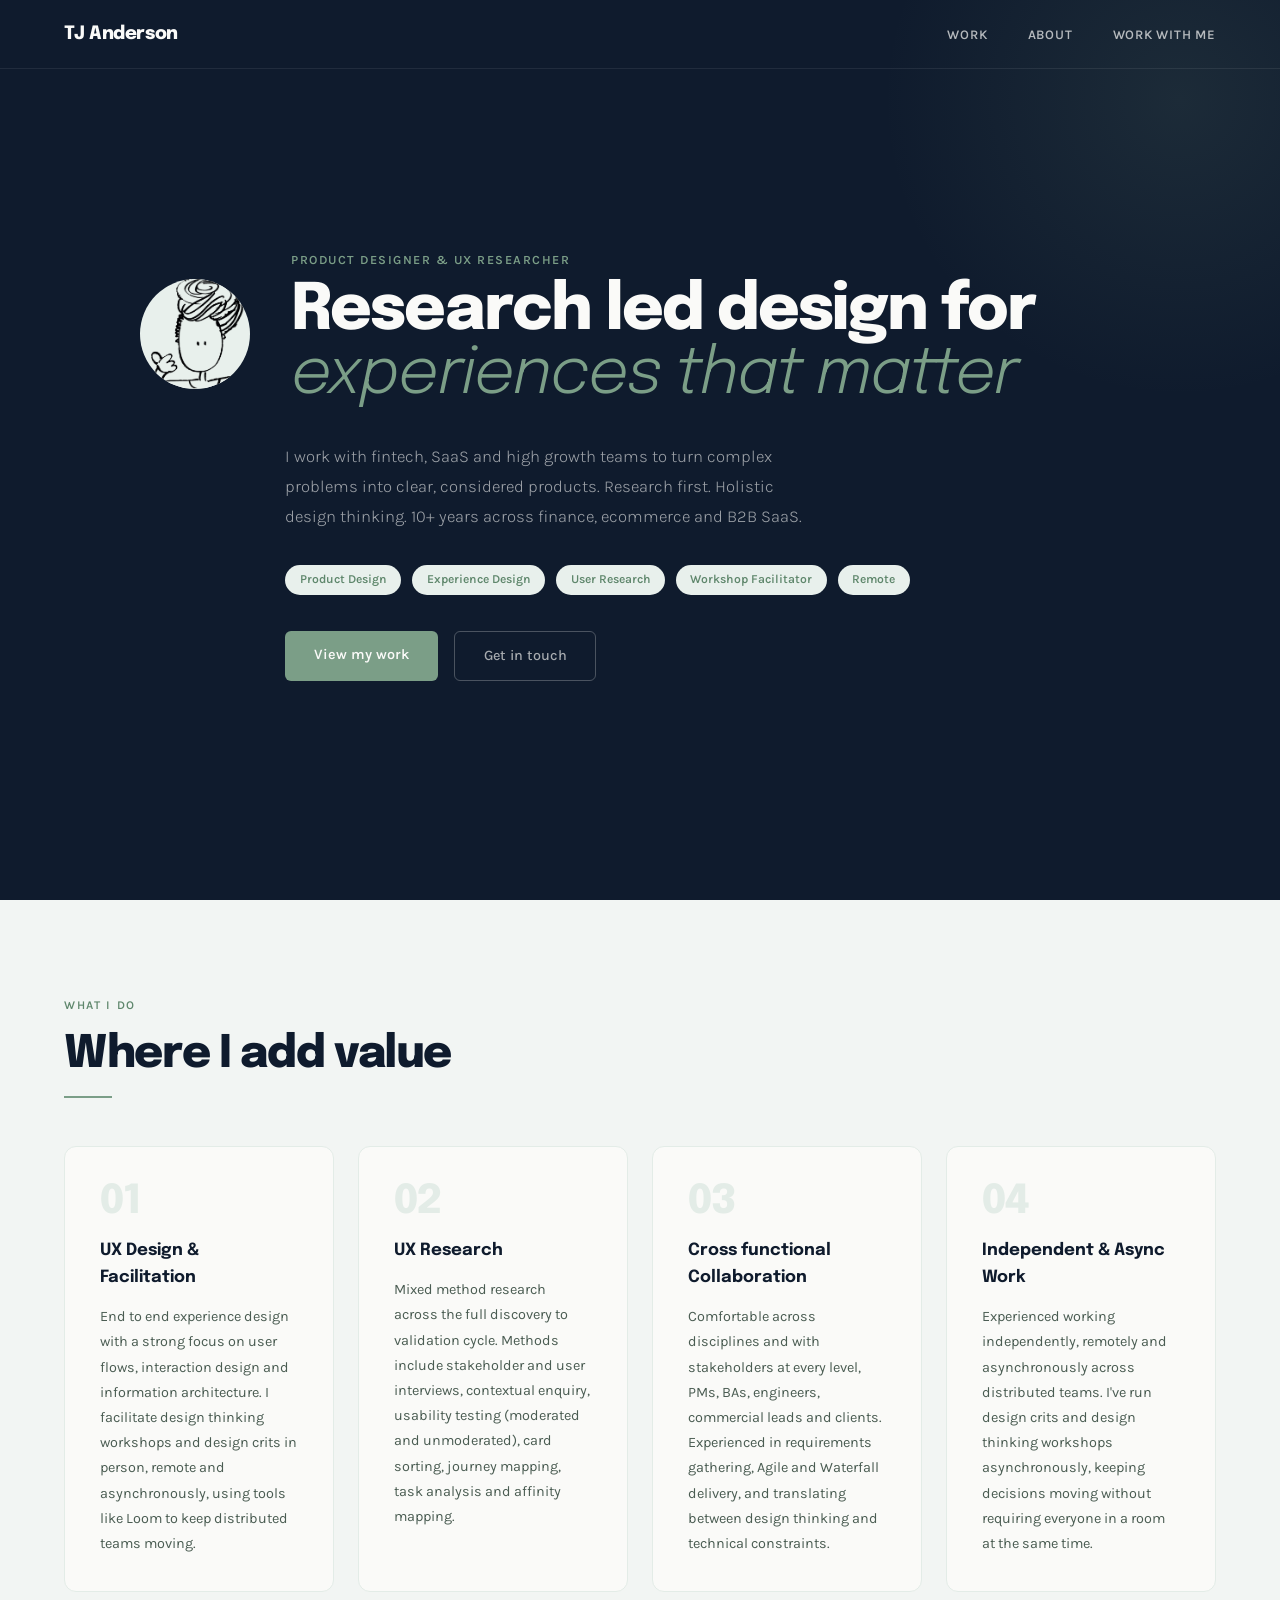
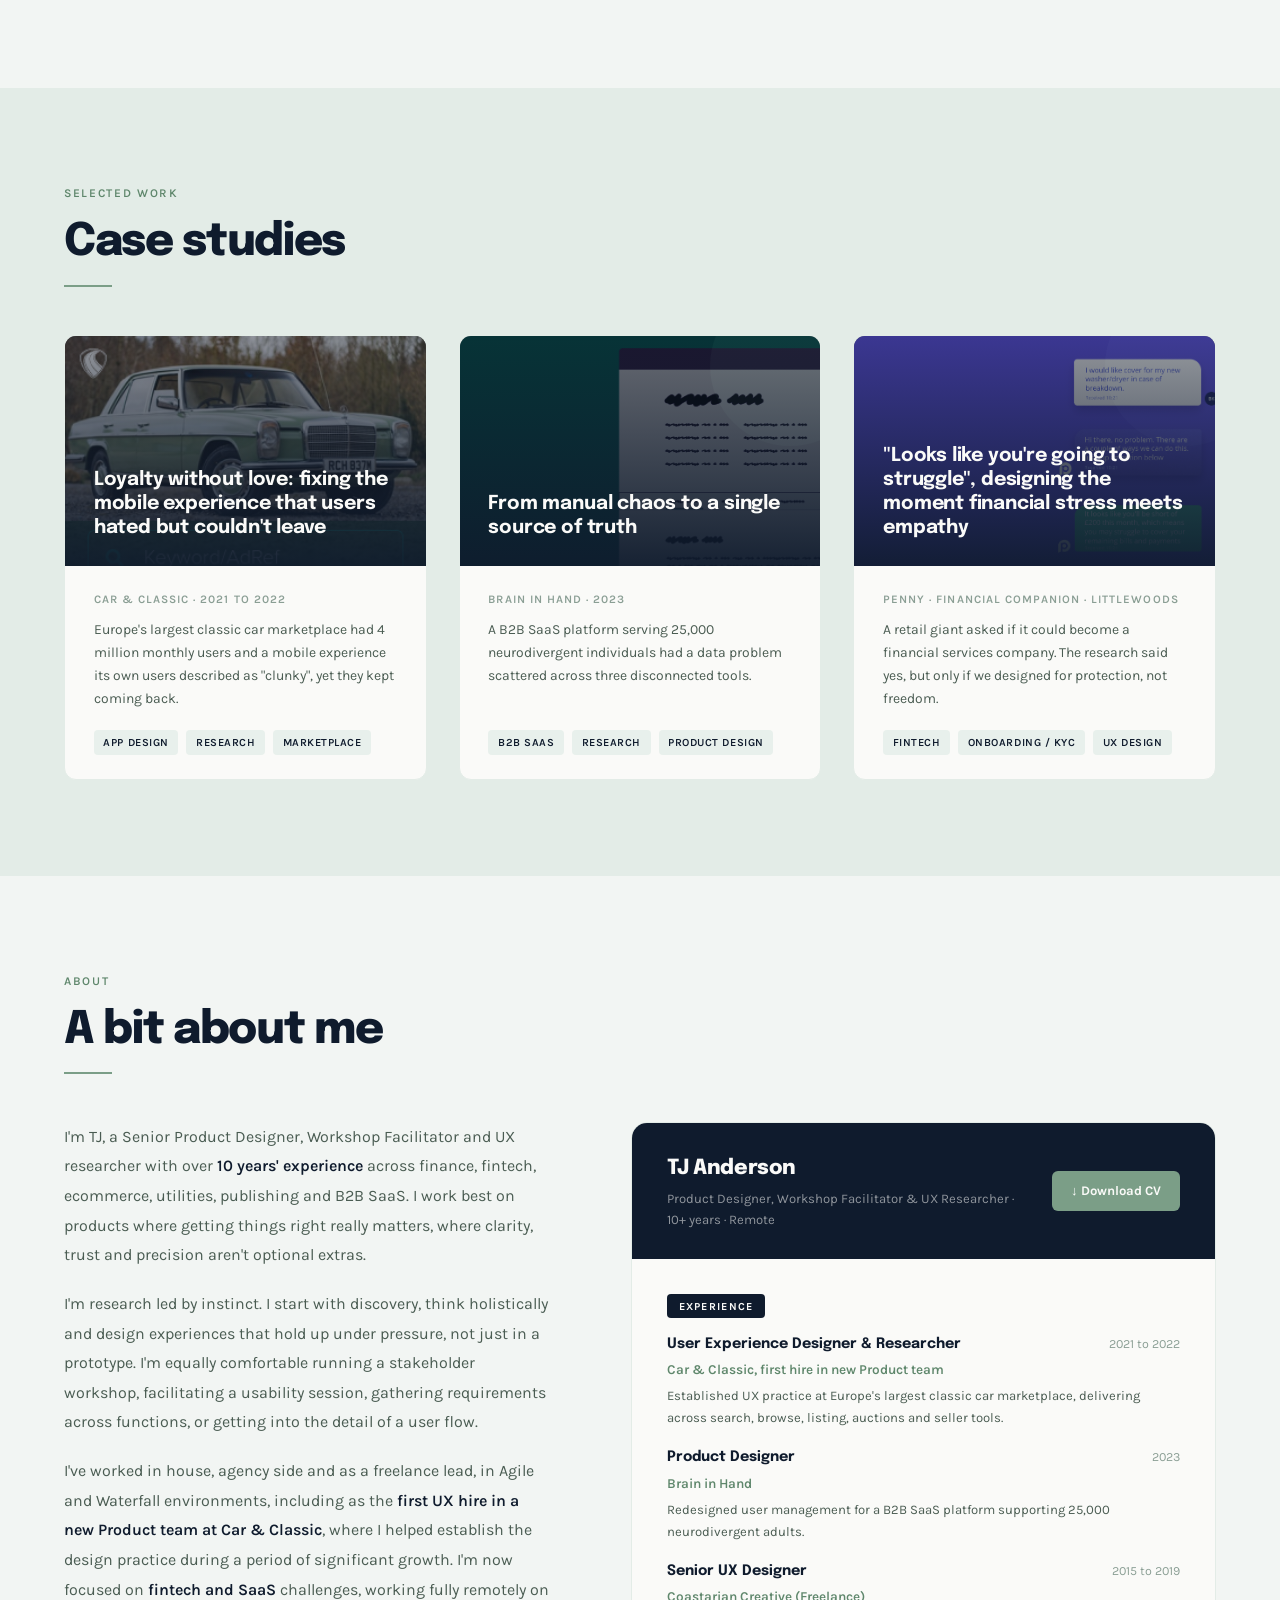
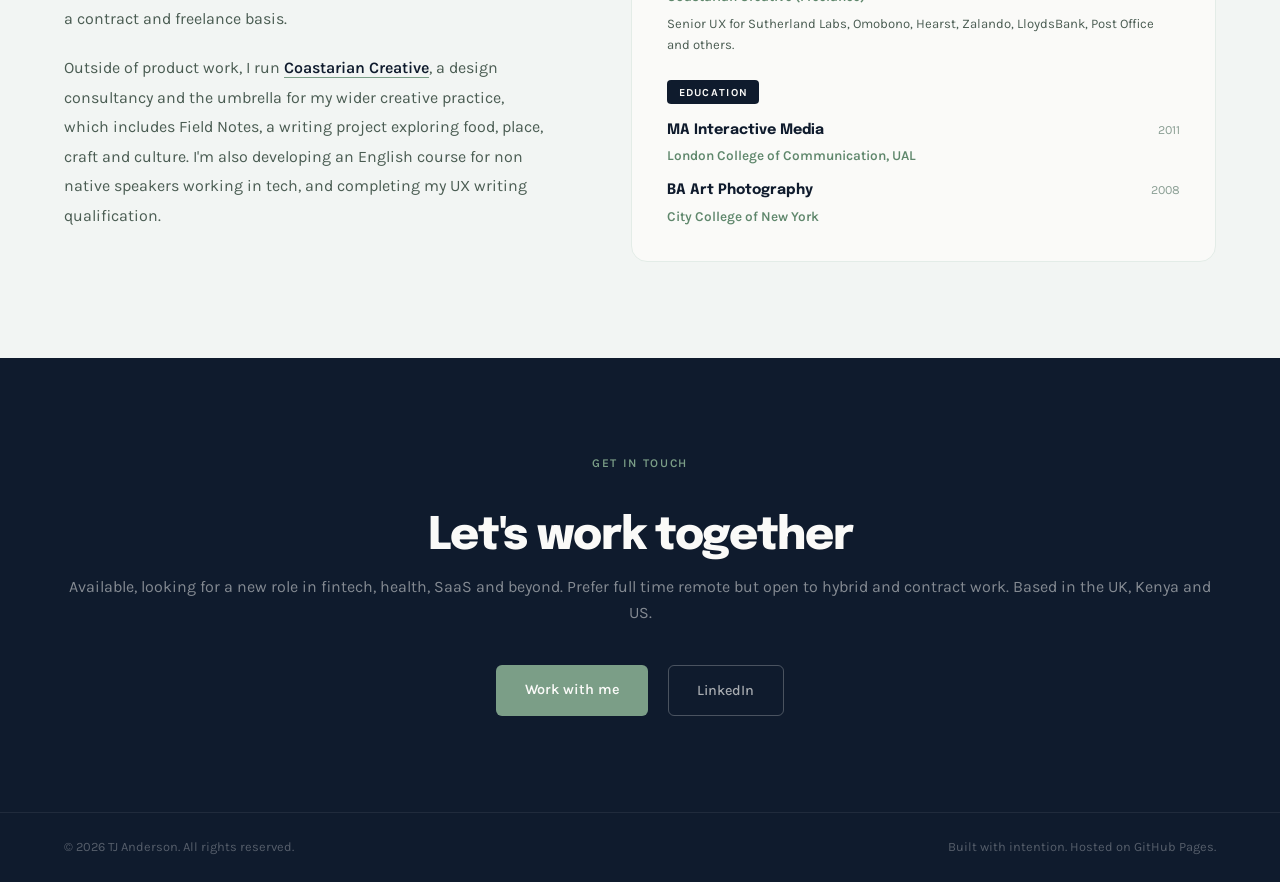
==== index.html @ a659af47 "Text updates" ====
<!DOCTYPE html>
<html lang="en">
<head>
  <meta charset="UTF-8">
  <meta name="viewport" content="width=device-width, initial-scale=1.0">
  <title>TJ Anderson, Product Designer, Workshop Facilitator & UX Researcher</title>
  <link rel="icon" href="favicon.ico" sizes="any">
  <link rel="icon" type="image/png" href="favicon.png">
  <link rel="apple-touch-icon" href="apple-touch-icon.png">
  <link rel="preconnect" href="https://fonts.googleapis.com">
  <link href="https://fonts.googleapis.com/css2?family=Epilogue:ital,wght@0,300;0,400;0,600;0,800;1,300;1,400&family=Karla:wght@300;400;600&display=swap" rel="stylesheet">
  <link rel="stylesheet" href="styles.css?v=20260529">
</head>
<body>

  <nav class="home-nav" id="home-nav">
    <a href="#" class="nav-logo">TJ Anderson</a>
    <ul class="nav-links">
      <li><a href="#work">Work</a></li>
      <li><a href="#about">About</a></li>
      <li><a href="#contact">Work with me</a></li>
    </ul>
  </nav>

  <div class="home-hero">
    <div class="home-hero-inner">
      <div class="hero-main fade-in">
        <div class="hero-avatar-wrap"><img class="hero-avatar" src="[data-uri]" alt="TJ Anderson"></div>
        <p class="hero-eyebrow">Product Designer &amp; UX Researcher</p>
        <h1 class="hero-name">Research led design for <em>experiences that matter</em></h1>
      </div>
      <div class="hero-below">
        <p class="hero-tagline fade-in">I work with fintech, SaaS and high growth teams to turn complex problems into clear, considered products. Research first. Holistic design thinking. 10+ years across finance, ecommerce and B2B SaaS.</p>
        <div class="hero-meta fade-in">
          <span class="pill-light">Product Design</span>
          <span class="pill-light">Experience Design</span>
          <span class="pill-light">User Research</span>
          <span class="pill-light">Workshop Facilitator</span>
          <span class="pill-light">Remote</span>
        </div>
        <div class="hero-cta fade-in">
          <a href="#work" class="btn-primary">View my work</a>
          <a href="#contact" class="btn-ghost">Get in touch</a>
        </div>
      </div>
    </div>
  </div>

  <section class="home-section" id="services">
    <p class="home-section-label fade-in">What I do</p>
    <h2 class="home-section-title fade-in">Where I add value</h2>
    <div class="home-section-divider fade-in"></div>
    <div class="services-grid">
      <div class="service-card fade-in">
        <div class="service-number">01</div>
        <h3 class="service-title">UX Design &amp; Facilitation</h3>
        <p class="service-desc">End to end experience design with a strong focus on user flows, interaction design and information architecture. I facilitate design thinking workshops and design crits in person, remote and asynchronously, using tools like Loom to keep distributed teams moving.</p>
      </div>
      <div class="service-card fade-in">
        <div class="service-number">02</div>
        <h3 class="service-title">UX Research</h3>
        <p class="service-desc">Mixed method research across the full discovery to validation cycle. Methods include stakeholder and user interviews, contextual enquiry, usability testing (moderated and unmoderated), card sorting, journey mapping, task analysis and affinity mapping.</p>
      </div>
      <div class="service-card fade-in">
        <div class="service-number">03</div>
        <h3 class="service-title">Cross functional Collaboration</h3>
        <p class="service-desc">Comfortable across disciplines and with stakeholders at every level, PMs, BAs, engineers, commercial leads and clients. Experienced in requirements gathering, Agile and Waterfall delivery, and translating between design thinking and technical constraints.</p>
      </div>
      <div class="service-card fade-in">
        <div class="service-number">04</div>
        <h3 class="service-title">Independent &amp; Async Work</h3>
        <p class="service-desc">Experienced working independently, remotely and asynchronously across distributed teams. I've run design crits and design thinking workshops asynchronously, keeping decisions moving without requiring everyone in a room at the same time.</p>
      </div>
    </div>
  </section>

  <div class="work-section" id="work">
    <div class="work-inner">
      <p class="home-section-label fade-in">Selected work</p>
      <h2 class="home-section-title fade-in">Case studies</h2>
      <div class="home-section-divider fade-in"></div>
      <div class="work-grid">
        <a href="car-and-classic.html" class="work-card fade-in">
          <div class="work-card-header has-image bih-card-image">
            <img src="images/C&amp;C/Home.png" alt="Car &amp; Classic mobile app home screen">
            <h3 class="work-card-title">Loyalty without love: fixing the mobile experience that users hated but couldn't leave</h3>
          </div>
          <div class="work-card-body">
            <p class="work-card-company">Car &amp; Classic · 2021 to 2022</p>
            <p class="work-card-desc">Europe's largest classic car marketplace had 4 million monthly users and a mobile experience its own users described as "clunky", yet they kept coming back.</p>
            <div class="work-card-tags"><span class="tag">App Design</span><span class="tag">Research</span><span class="tag">Marketplace</span></div>
          </div>
        </a>
        <a href="brain-in-hand.html" class="work-card fade-in">
          <div class="work-card-header has-image">
            <img src="images/BiH/BiH%20Hero%20b.png" alt="Brain in Hand browser interface">
            <h3 class="work-card-title">From manual chaos to a single source of truth</h3>
          </div>
          <div class="work-card-body">
            <p class="work-card-company">Brain in Hand · 2023</p>
            <p class="work-card-desc">A B2B SaaS platform serving 25,000 neurodivergent individuals had a data problem scattered across three disconnected tools.</p>
            <div class="work-card-tags"><span class="tag">B2B SaaS</span><span class="tag">Research</span><span class="tag">Product Design</span></div>
          </div>
        </a>
        <a href="penny.html" class="work-card fade-in">
          <div class="work-card-header has-image penny-card-image">
            <img src="images/Penny/Penny%20Hero%20d.png" alt="Penny financial companion message interface">
            <h3 class="work-card-title">"Looks like you're going to struggle", designing the moment financial stress meets empathy</h3>
          </div>
          <div class="work-card-body">
            <p class="work-card-company">Penny · Financial Companion · Littlewoods</p>
            <p class="work-card-desc">A retail giant asked if it could become a financial services company. The research said yes, but only if we designed for protection, not freedom.</p>
            <div class="work-card-tags"><span class="tag">Fintech</span><span class="tag">Onboarding / KYC</span><span class="tag">UX Design</span></div>
          </div>
        </a>
      </div>
    </div>
  </div>

  <section class="home-section" id="about">
    <p class="home-section-label fade-in">About</p>
    <h2 class="home-section-title fade-in">A bit about me</h2>
    <div class="home-section-divider fade-in"></div>
    <div class="about-grid">
      <div class="about-text fade-in">
        <p>I'm TJ, a Senior Product Designer, Workshop Facilitator and UX researcher with over <strong>10 years' experience</strong> across finance, fintech, ecommerce, utilities, publishing and B2B SaaS. I work best on products where getting things right really matters, where clarity, trust and precision aren't optional extras.</p>
        <p>I'm research led by instinct. I start with discovery, think holistically and design experiences that hold up under pressure, not just in a prototype. I'm equally comfortable running a stakeholder workshop, facilitating a usability session, gathering requirements across functions, or getting into the detail of a user flow.</p>
        <p>I've worked in house, agency side and as a freelance lead, in Agile and Waterfall environments, including as the <strong>first UX hire in a new Product team at Car &amp; Classic</strong>, where I helped establish the design practice during a period of significant growth. I'm now focused on <strong>fintech and SaaS</strong> challenges, working fully remotely on a contract and freelance basis.</p>
        <p>Outside of product work, I run <a href="mailto:coastariandesign@icloud.com" class="inline-mail-link"><strong>Coastarian Creative</strong></a>, a design consultancy and the umbrella for my wider creative practice, which includes Field Notes, a writing project exploring food, place, craft and culture. I'm also developing an English course for non native speakers working in tech, and completing my UX writing qualification.</p>
      </div>
      <div class="fade-in">
        <div class="cv-section">
          <div class="cv-header">
            <div>
              <h3>TJ Anderson</h3>
              <p>Product Designer, Workshop Facilitator &amp; UX Researcher · 10+ years · Remote</p>
            </div>
            <a href="CV/TJ_Anderson_CV_0626.pdf" download class="cv-download">↓ Download CV</a>
          </div>
          <div class="cv-body">
            <div class="cv-section-label">Experience</div>
            <div class="cv-row"><span class="cv-role">User Experience Designer &amp; Researcher</span><span class="cv-dates">2021 to 2022</span></div>
            <div class="cv-org">Car &amp; Classic, first hire in new Product team</div>
            <p class="cv-detail">Established UX practice at Europe's largest classic car marketplace, delivering across search, browse, listing, auctions and seller tools.</p>
            <div class="cv-row"><span class="cv-role">Product Designer</span><span class="cv-dates">2023</span></div>
            <div class="cv-org">Brain in Hand</div>
            <p class="cv-detail">Redesigned user management for a B2B SaaS platform supporting 25,000 neurodivergent adults.</p>
            <div class="cv-row"><span class="cv-role">Senior UX Designer</span><span class="cv-dates">2015 to 2019</span></div>
            <div class="cv-org">Coastarian Creative (Freelance)</div>
            <p class="cv-detail">Senior UX for Sutherland Labs, Omobono, Hearst, Zalando, LloydsBank, Post Office and others.</p>
            <div class="cv-section-label">Education</div>
            <div class="cv-row"><span class="cv-role">MA Interactive Media</span><span class="cv-dates">2011</span></div>
            <div class="cv-org" style="margin-bottom:0.8rem">London College of Communication, UAL</div>
            <div class="cv-row"><span class="cv-role">BA Art Photography</span><span class="cv-dates">2008</span></div>
            <div class="cv-org">City College of New York</div>
          </div>
        </div>
      </div>
    </div>
  </section>

  <div class="future-section">
    <p class="home-section-label">Coming soon</p>
    <h2 class="home-section-title">More on the way</h2>
    <div class="home-section-divider"></div>
    <div class="future-grid">
      <div class="future-card"><span class="future-badge">In progress</span><h3 class="future-title">Content Design</h3><p class="future-desc">UX writing, microcopy, voice and tone in complex product contexts.</p></div>
      <div class="future-card"><span class="future-badge">Coming soon</span><h3 class="future-title">Writing on Design</h3><p class="future-desc">Thoughts on research, working in fintech, and the things design school doesn't teach you.</p></div>
      <div class="future-card"><span class="future-badge">Coming soon</span><h3 class="future-title">English for Tech</h3><p class="future-desc">An English course for non native speakers working in tech.</p></div>
    </div>
  </div>

  <div class="contact-section" id="contact">
    <p class="home-section-label">Get in touch</p>
    <h2 class="home-section-title">Let's work together</h2>
    <p>Available, looking for a new role in fintech, health, SaaS and beyond. Prefer full time remote but open to hybrid and contract work. Based in the UK, Kenya and US.</p>
    <div class="contact-links">
      <a href="mailto:coastarian@icloud.com" class="btn-primary">Work with me</a>
      <a href="https://linkedin.com/in/teejanderson" target="_blank" rel="noopener" class="btn-ghost">LinkedIn</a>
    </div>
  </div>

  <footer class="site-footer">
    <p>© 2026 TJ Anderson. All rights reserved.</p>
    <p>Built with intention. Hosted on GitHub Pages.</p>
  </footer>

  <script>
    const nav = document.getElementById('home-nav');
    window.addEventListener('scroll', () => nav.classList.toggle('scrolled', window.scrollY > 80));
    const obs = new IntersectionObserver(entries => entries.forEach(e => { if (e.isIntersecting) e.target.classList.add('visible'); }), { threshold: 0.1 });
    document.querySelectorAll('.fade-in').forEach(el => obs.observe(el));
  </script>
</body>
</html>
---- styles.css ----
/* ============================================================
   TJ Anderson - Portfolio
   Shared stylesheet · Epilogue + Karla · Midnight & Sage
   ============================================================ */

/* ── RESET & BASE ── */
*, *::before, *::after { box-sizing: border-box; margin: 0; padding: 0; }

:root {
  --navy:       #0F1B2D;
  --navy-mid:   #1A2E47;
  --sage:       #7B9E87;
  --sage-mid:   #5F876C;
  --sage-light: #E8F0EC;
  --bg:         #F2F5F3;
  --bg-dark:    #E3ECE7;
  --surface:    #FAFAF8;
  --mid:        #4A5C52;
  --soft:       #8A9E94;
  --border:     #D4E0DA;
  --case-section-y: clamp(5.75rem, 7vw, 7rem);
  --case-block-gap: clamp(2.75rem, 4vw, 4rem);
  --case-tight-gap: clamp(1.5rem, 2.5vw, 2.25rem);
}

html { scroll-behavior: smooth; }

body {
  font-family: 'Karla', sans-serif;
  background: var(--bg);
  color: var(--navy);
  line-height: 1.6;
  overflow-x: hidden;
}

/* ── TYPOGRAPHY ── */
.epilogue { font-family: 'Epilogue', sans-serif; }

/* ── BUTTONS ── */
.btn-primary {
  background: var(--sage);
  color: var(--surface);
  padding: 0.8rem 1.8rem;
  border-radius: 6px;
  font-family: 'Karla', sans-serif;
  font-size: 0.9rem;
  font-weight: 600;
  text-decoration: none;
  transition: background 0.2s, transform 0.15s;
  display: inline-block;
}
.btn-primary:hover { background: var(--sage-mid); transform: translateY(-1px); }

.btn-primary-navy {
  background: var(--navy);
  color: var(--surface);
  padding: 0.8rem 1.8rem;
  border-radius: 6px;
  font-family: 'Karla', sans-serif;
  font-size: 0.9rem;
  font-weight: 600;
  text-decoration: none;
  transition: background 0.2s, transform 0.15s;
  display: inline-block;
}
.btn-primary-navy:hover { background: var(--navy-mid); transform: translateY(-1px); }

.btn-ghost {
  border: 1.5px solid rgba(250,250,248,0.25);
  color: rgba(250,250,248,0.65);
  padding: 0.8rem 1.8rem;
  border-radius: 6px;
  font-family: 'Karla', sans-serif;
  font-size: 0.9rem;
  font-weight: 500;
  text-decoration: none;
  transition: border-color 0.2s, color 0.2s, transform 0.15s;
  display: inline-block;
}
.btn-ghost:hover { border-color: var(--sage); color: var(--sage); transform: translateY(-1px); }

.btn-ghost-light {
  border: 1.5px solid var(--soft);
  color: var(--mid);
  padding: 0.8rem 1.8rem;
  border-radius: 6px;
  font-family: 'Karla', sans-serif;
  font-size: 0.9rem;
  font-weight: 500;
  text-decoration: none;
  transition: border-color 0.2s, color 0.2s, transform 0.15s;
  display: inline-block;
}
.btn-ghost-light:hover { border-color: var(--sage-mid); color: var(--sage-mid); transform: translateY(-1px); }

/* ── PILLS & TAGS ── */
.pill {
  background: rgba(123,158,135,0.15);
  color: var(--sage);
  font-size: 0.76rem;
  font-weight: 600;
  padding: 0.35rem 0.9rem;
  border-radius: 100px;
  border: 1px solid rgba(123,158,135,0.25);
}

.pill-light {
  background: var(--sage-light);
  color: var(--sage-mid);
  font-size: 0.76rem;
  font-weight: 600;
  padding: 0.35rem 0.9rem;
  border-radius: 100px;
}

.tag {
  font-size: 0.68rem;
  font-weight: 600;
  letter-spacing: 0.05em;
  text-transform: uppercase;
  color: var(--navy);
  background: var(--sage-light);
  padding: 0.22rem 0.6rem;
  border-radius: 4px;
}

.cs-pill {
  font-size: 0.67rem;
  font-weight: 600;
  letter-spacing: 0.04em;
  text-transform: uppercase;
  color: var(--sage-mid);
  background: var(--sage-light);
  padding: 0.2rem 0.6rem;
  border-radius: 100px;
}

.pill-row { display: flex; flex-wrap: wrap; gap: 0.45rem; }

/* ── BACKGROUND UTILITIES ── */
.bg-surface { background: var(--surface); }
.bg-light   { background: var(--bg); }
.bg-mid     { background: var(--bg-dark); }
.bg-navy    { background: var(--navy); }

/* ── SECTION SHARED ── */
.section-eyebrow {
  font-size: 0.72rem;
  font-weight: 700;
  letter-spacing: 0.14em;
  text-transform: uppercase;
  color: var(--sage-mid);
  margin-bottom: 0.8rem;
}

.section-heading {
  font-family: 'Epilogue', sans-serif;
  font-weight: 800;
  font-size: clamp(1.6rem, 3vw, 2.4rem);
  letter-spacing: -0.025em;
  line-height: 1.15;
  color: var(--navy);
  margin-bottom: 1.4rem;
  text-wrap: balance;
}

.section-heading-sm {
  font-family: 'Epilogue', sans-serif;
  font-weight: 800;
  font-size: clamp(1.25rem, 2vw, 1.7rem);
  line-height: 1.18;
  color: var(--navy);
  margin: 0 0 0.9rem;
  text-wrap: balance;
}

.divider {
  width: 3rem;
  height: 2px;
  background: var(--sage);
  margin-bottom: 2.8rem;
}

.body-text {
  font-size: 1rem;
  color: var(--mid);
  line-height: 1.85;
  margin-bottom: 1.3rem;
  max-width: 68ch;
}
.body-text strong { color: var(--navy); font-weight: 600; }

/* ── HOME PAGE NAV ── */
.home-nav {
  position: fixed;
  top: 0; left: 0; right: 0;
  z-index: 100;
  display: flex;
  justify-content: space-between;
  align-items: center;
  padding: 1.2rem 4rem;
  transition: background 0.3s, border-color 0.3s;
  background: transparent;
  border-bottom: 1px solid rgba(255,255,255,0.08);
}
.home-nav.scrolled {
  background: rgba(242,245,243,0.95);
  backdrop-filter: blur(12px);
  border-bottom-color: var(--bg-dark);
}
.home-nav .nav-logo {
  font-family: 'Epilogue', sans-serif;
  font-weight: 800;
  font-size: 1.15rem;
  color: var(--surface);
  text-decoration: none;
  letter-spacing: -0.02em;
  transition: color 0.3s;
}
.home-nav.scrolled .nav-logo { color: var(--navy); }
.home-nav .nav-links { display: flex; gap: 2.5rem; list-style: none; }
.home-nav .nav-links a {
  font-size: 0.82rem;
  font-weight: 600;
  color: rgba(250,250,248,0.7);
  text-decoration: none;
  letter-spacing: 0.06em;
  text-transform: uppercase;
  transition: color 0.2s;
}
.home-nav.scrolled .nav-links a { color: var(--mid); }
.home-nav .nav-links a:hover { color: var(--sage) !important; }

/* ── CASE STUDY NAV ── */
.case-nav {
  position: fixed;
  top: 0; left: 0; right: 0;
  z-index: 100;
  display: flex;
  justify-content: space-between;
  align-items: center;
  padding: 1rem 4rem;
  background: rgba(15,27,45,0.96);
  backdrop-filter: blur(12px);
  border-bottom: 1px solid rgba(255,255,255,0.07);
}
.nav-back {
  display: flex;
  align-items: center;
  gap: 0.6rem;
  font-size: 0.82rem;
  font-weight: 600;
  color: rgba(250,250,248,0.6);
  text-decoration: none;
  transition: color 0.2s;
}
.nav-back:hover { color: var(--sage); }
.nav-back svg { width: 16px; height: 16px; flex-shrink: 0; }
.nav-title {
  font-family: 'Epilogue', sans-serif;
  font-weight: 700;
  font-size: 0.88rem;
  color: rgba(250,250,248,0.4);
}
.nav-anchors { display: flex; gap: 2rem; list-style: none; }
.nav-anchors a {
  font-size: 0.76rem;
  font-weight: 600;
  color: rgba(250,250,248,0.4);
  text-decoration: none;
  letter-spacing: 0.05em;
  text-transform: uppercase;
  transition: color 0.2s;
}
.nav-anchors a:hover { color: var(--sage); }

/* ── CASE STUDY HERO ── */
.cs-hero {
  background: var(--navy);
  padding: 9rem 4rem 5rem;
  position: relative;
  overflow: hidden;
}
.cs-hero::before {
  content: '';
  position: absolute;
  top: -300px; right: -200px;
  width: 700px; height: 700px;
  border-radius: 50%;
  background: radial-gradient(circle, rgba(123,158,135,0.1) 0%, transparent 65%);
}
.cs-hero-inner {
  max-width: 900px;
  margin: 0 auto;
  position: relative;
  z-index: 1;
}
.case-hero-with-image::after {
  content: '';
  position: absolute;
  top: var(--case-hero-top, 12.5rem);
  right: var(--case-hero-right, -5rem);
  bottom: auto;
  width: min(66vw, 940px);
  height: min(24vw, 250px);
  background:
    linear-gradient(to right, var(--navy) 0%, rgba(15,27,45,0.96) 32%, rgba(15,27,45,0.5) 58%, rgba(15,27,45,0.04) 100%),
    var(--case-hero-image) var(--case-hero-image-position, right center) / cover no-repeat;
  opacity: 0.68;
  -webkit-mask-image: linear-gradient(to right, transparent 0%, #000 28%, #000 100%);
  mask-image: linear-gradient(to right, transparent 0%, #000 28%, #000 100%);
  pointer-events: none;
}
.case-hero-with-image .cs-hero-inner {
  max-width: 1200px;
}
.case-hero-with-image .cs-title,
.case-hero-with-image .cs-subtitle,
.case-hero-with-image .cs-meta {
  max-width: 840px;
}
@media (min-width: 1600px) {
  .penny-hero-image::after {
    right: 8rem;
  }
}
.eyebrow-sm {
  font-size: 0.74rem;
  font-weight: 600;
  letter-spacing: 0.14em;
  text-transform: uppercase;
  color: var(--sage);
  margin-bottom: 1.2rem;
}
.cs-title {
  font-family: 'Epilogue', sans-serif;
  font-weight: 800;
  font-size: clamp(2rem, 4.5vw, 3.8rem);
  line-height: 1.05;
  letter-spacing: -0.03em;
  color: var(--surface);
  margin-bottom: 1.4rem;
  text-wrap: balance;
}
.cs-subtitle {
  font-size: 1.05rem;
  font-weight: 300;
  color: rgba(250,250,248,0.65);
  max-width: 65ch;
  line-height: 1.78;
  margin-bottom: 2.8rem;
  text-wrap: balance;
}
.cs-meta {
  display: flex;
  flex-wrap: wrap;
  gap: 2.5rem;
  padding-top: 2.2rem;
  border-top: 1px solid rgba(255,255,255,0.1);
}
.cs-meta-label {
  font-size: 0.67rem;
  font-weight: 700;
  letter-spacing: 0.12em;
  text-transform: uppercase;
  color: var(--sage);
  margin-bottom: 0.3rem;
}
.cs-meta-value {
  font-size: 0.88rem;
  color: rgba(250,250,248,0.72);
  line-height: 1.5;
}

/* Hero image placeholder strip */
.hero-img-strip {
  background: var(--navy);
  padding: 0 4rem 4rem;
}
.hero-img-strip-inner {
  max-width: 900px;
  margin: 0 auto;
}

/* ── CASE STUDY SECTIONS ── */
.cs-section { padding: var(--case-section-y) 4rem; }
.cs-section[id] {
  scroll-margin-top: 5.25rem;
}
.cs-inner { max-width: 900px; margin: 0 auto; }
.cs-inner.wide { max-width: 1200px; }

/* ── LAYOUT GRIDS ── */
.two-col {
  display: grid;
  grid-template-columns: 1.4fr 1fr;
  gap: 4rem;
  align-items: start;
}
.two-col.even { grid-template-columns: 1fr 1fr; }

.context-copy-grid {
  display: grid;
  grid-template-columns: 1fr 1fr;
  gap: 4rem;
  align-items: start;
}

.context-wide-image {
  margin-top: 1.8rem;
}

.context-wide-image img {
  width: 100%;
  max-height: none;
  object-fit: contain;
}

.context-support-shots {
  margin-top: 1.4rem;
}

.context-support-shots .zoom-image-trigger {
  height: clamp(260px, 30vw, 420px);
  overflow: hidden;
  background: #eef3f3;
}

.context-support-shots .case-image-card img {
  width: 100%;
  height: auto;
  max-height: none;
  object-fit: contain;
  object-position: top center;
}

.section-copy-callouts {
  display: grid;
  grid-template-columns: minmax(0, 1.15fr) minmax(280px, 0.85fr);
  gap: 4rem;
  align-items: start;
}

.callout-stack {
  display: grid;
  gap: 1rem;
}

.section-wide-image {
  margin-top: 1.8rem;
}

.section-wide-image img {
  width: 100%;
  max-height: none;
  object-fit: contain;
}

.section-intro {
  max-width: 78ch;
}

.evidence-shots {
  display: grid;
  grid-template-columns: 1fr;
  gap: 1.4rem;
  margin-top: 2rem;
}

.evidence-shots .zoom-image-trigger {
  max-height: none;
  background: #eef3f3;
}

.evidence-shots .case-image-card img {
  width: 100%;
  height: auto;
  max-height: none;
  object-fit: contain;
  object-position: top center;
}

.evidence-intro {
  margin-top: var(--case-tight-gap);
}

.evidence-scamping {
  margin-top: var(--case-tight-gap);
}

.evidence-scamping .section-side-image img,
.evidence-scamping .zoom-image-trigger img {
  width: 100%;
  height: auto;
  max-height: none;
  object-fit: contain;
  object-position: top center;
}

.image-support-copy {
  max-width: 82ch;
  margin: -0.4rem 0 0.7rem;
  color: var(--mid);
  font-size: 0.95rem;
  line-height: 1.72;
}

.catalog-grid {
  margin-top: var(--case-tight-gap);
}

.catalog-status {
  display: inline-block;
  margin-top: 1rem;
  color: var(--sage-mid);
  background: var(--sage-light);
  border-radius: 4px;
  padding: 0.24rem 0.65rem;
  font-size: 0.68rem;
  font-weight: 700;
  letter-spacing: 0.08em;
  text-transform: uppercase;
}

.catalog-module {
  margin-top: var(--case-tight-gap);
}

.catalog-context,
.catalog-steps,
.catalog-stack {
  margin-top: var(--case-tight-gap);
}

.catalog-stack .case-image-card img {
  height: auto;
  max-height: none;
  object-fit: contain;
  background: #eef3f3;
}

.bih-standard-module {
  margin-top: var(--case-block-gap);
  align-items: start;
}

.bih-standard-module h3,
.bih-standard-copy h3 {
  font-family: 'Epilogue', sans-serif;
  font-size: clamp(1.25rem, 2vw, 1.7rem);
  line-height: 1.18;
  color: var(--navy);
  margin-bottom: 0.9rem;
}

.bih-standard-module .section-eyebrow,
.bih-standard-copy .section-eyebrow {
  margin-bottom: 0.65rem;
}

.bih-standard-copy {
  max-width: 82ch;
}

.bih-standard-gallery,
.bih-standard-docs {
  margin-top: 1.4rem;
}

.bih-standard-image img,
.bih-standard-image .zoom-image-trigger img,
.bih-standard-gallery .case-image-card img,
.bih-standard-gallery .zoom-image-trigger img,
.bih-standard-docs .case-image-card img,
.bih-standard-docs .zoom-image-trigger img {
  width: 100%;
  height: auto;
  max-height: none;
  object-fit: contain;
  object-position: top center;
  background: #eef3f3;
}

.image-marker-card {
  min-height: 260px;
  display: grid;
  align-content: center;
  gap: 0.45rem;
  padding: 1.6rem;
  border: 1px dashed rgba(123, 158, 135, 0.5);
  border-radius: 10px;
  background:
    linear-gradient(135deg, rgba(123,158,135,0.08) 0%, rgba(250,250,248,0.88) 100%);
}

.image-marker-label {
  margin: 0;
  color: var(--sage-mid);
  font-size: 0.68rem;
  font-weight: 700;
  letter-spacing: 0.12em;
  text-transform: uppercase;
}

.image-marker-title {
  margin: 0;
  color: var(--navy);
  font-family: 'Epilogue', sans-serif;
  font-size: 1.15rem;
  font-weight: 800;
  line-height: 1.2;
}

.image-marker-note {
  margin: 0;
  color: var(--mid);
  font-size: 0.92rem;
  line-height: 1.55;
}

.image-marker-card.wide {
  min-height: 240px;
  margin-top: 1.5rem;
}

.image-marker-card.tall {
  min-height: 360px;
}

.penny-marker {
  margin-top: 1.2rem;
}

.penny-full-width-image {
  margin-top: clamp(2rem, 4vw, 4rem);
}

.penny-finding-grid {
  display: grid;
  grid-template-columns: repeat(2, minmax(0, 1fr));
  gap: clamp(2rem, 4vw, 4rem);
  align-items: start;
}

.stats-row.penny-stats-grid {
  grid-template-columns: repeat(6, minmax(0, 1fr));
  margin: 0;
}

.penny-stats-grid .stat-card:nth-child(1),
.penny-stats-grid .stat-card:nth-child(2) {
  grid-column: span 3;
}

.penny-stats-grid .stat-card:nth-child(n+3) {
  grid-column: span 2;
}

.penny-role-intro {
  margin-bottom: 1.5rem;
}

.penny-role-intro .role-list {
  gap: 1rem;
}

.penny-role-intro .role-list li {
  font-size: clamp(1.05rem, 1.4vw, 1.35rem);
  line-height: 1.55;
  padding-left: 1.55rem;
}

.penny-role-intro .role-list li::before {
  top: 0.05em;
}

.penny-detail-grid {
  margin-top: 2rem;
}

.penny-journey-overview {
  display: grid;
  gap: clamp(1rem, 2vw, 1.5rem);
  margin-top: clamp(2.2rem, 4vw, 4rem);
  max-width: 980px;
}

.penny-journey-overview .journey-title {
  font-size: clamp(2.2rem, 5vw, 4.6rem);
}

.penny-journey-overview .journey-subtitle {
  color: var(--navy);
  font-size: clamp(1.05rem, 1.7vw, 1.45rem);
  font-weight: 700;
}

.penny-journey-overview .journey-body {
  font-size: clamp(1.05rem, 1.5vw, 1.28rem);
  max-width: 880px;
}

.penny-journey-feature {
  display: grid;
  grid-template-columns: minmax(260px, 0.42fr) minmax(0, 1fr);
  gap: clamp(2rem, 4vw, 4rem);
  align-items: start;
  margin-top: clamp(2.5rem, 4vw, 4.5rem);
}

.penny-journey-copy {
  background: var(--surface);
  border: 1px solid var(--border);
  border-left: 4px solid var(--sage-mid);
  border-radius: 10px;
  padding: clamp(1.45rem, 2.5vw, 2rem);
}

.penny-journey-media-stack {
  display: grid;
  gap: clamp(1.25rem, 2vw, 1.75rem);
}

.penny-journey-media-stack .case-image-card + .case-image-card {
  margin-top: 0;
}

.persona-grid {
  display: grid;
  grid-template-columns: repeat(2, minmax(0, 1fr));
  gap: clamp(1.35rem, 2vw, 1.75rem);
  margin-top: 2rem;
}

.persona-card,
.journey-card,
.outcome-step {
  background: var(--surface);
  border: 1px solid var(--border);
  border-radius: 10px;
  padding: 1.6rem;
  border-left: 4px solid var(--sage-mid);
}

.persona-card:nth-child(2),
.journey-card:nth-child(2),
.outcome-step:nth-child(2) {
  border-left-color: var(--navy-mid);
}

.persona-card:nth-child(3),
.outcome-step:nth-child(3) {
  border-left-color: var(--soft);
}

.persona-quote-grid {
  display: grid;
  grid-template-columns: repeat(2, minmax(0, 1fr));
  gap: clamp(1.35rem, 2vw, 1.8rem);
  margin-top: clamp(1.5rem, 3vw, 2.5rem);
}

.persona-quote-card {
  min-height: 260px;
  border: 1px solid var(--border);
  border-radius: 10px;
  padding: clamp(1.5rem, 2.6vw, 2.4rem);
  display: flex;
  flex-direction: column;
  justify-content: flex-start;
}

.persona-quote-card.independent {
  background: #63bec3;
}

.persona-quote-card.responsible {
  background: #8ee6ac;
}

.persona-quote-card.tempted {
  background: #80a4ad;
}

.persona-quote-card.cautious {
  background: #d8d3e7;
}

.persona-quote {
  color: #000;
  font-size: clamp(1.25rem, 2vw, 1.9rem);
  line-height: 1.35;
  font-style: italic;
  margin: 0;
}

.persona-quote-name {
  color: #000;
  font-size: clamp(0.78rem, 0.95vw, 0.95rem);
  line-height: 1.1;
  font-weight: 800;
  letter-spacing: 0.18em;
  margin: 0 0 clamp(1.25rem, 2vw, 1.8rem);
  text-transform: uppercase;
}

.workshop-section-layout {
  display: grid;
  gap: clamp(2rem, 4vw, 4rem);
}

.workshop-copy-grid {
  display: grid;
  grid-template-columns: repeat(2, minmax(0, 1fr));
  gap: clamp(2rem, 4vw, 4rem);
}

.workshop-copy-grid .body-text:last-child {
  margin-bottom: 0;
}

.workshop-image-stack {
  display: grid;
  gap: clamp(1rem, 2vw, 1.5rem);
}

.workshop-image-stack .case-image-card {
  margin: 0;
}

.workshop-image-stack .case-image-card img {
  aspect-ratio: 4 / 3;
  object-fit: cover;
}

.workshop-image-main img {
  aspect-ratio: 4 / 3;
}

.workshop-image-pair {
  display: grid;
  grid-template-columns: repeat(2, minmax(0, 1fr));
  gap: clamp(1rem, 2vw, 1.5rem);
}

.workshop-image-pair .case-image-card img {
  aspect-ratio: 1 / 1;
}

.persona-name,
.journey-title,
.outcome-step-title {
  font-family: 'Epilogue', sans-serif;
  font-weight: 800;
  color: var(--navy);
  line-height: 1.2;
}

.persona-name {
  font-size: 1rem;
  margin-bottom: 0.55rem;
}

.persona-need,
.journey-tag {
  font-size: 0.68rem;
  font-weight: 700;
  letter-spacing: 0.1em;
  text-transform: uppercase;
  color: var(--sage-mid);
  margin-bottom: 0.8rem;
}

.persona-body,
.journey-body,
.journey-subtitle,
.outcome-step-body {
  color: var(--mid);
  font-size: 0.9rem;
  line-height: 1.72;
}

.journey-grid,
.outcome-steps {
  display: grid;
  grid-template-columns: repeat(2, minmax(0, 1fr));
  gap: clamp(1.35rem, 2vw, 1.75rem);
  align-items: stretch;
}

.journey-card {
  display: grid;
  gap: 1.1rem;
}

.journey-head {
  display: grid;
  gap: 0.35rem;
}

.journey-title {
  font-size: clamp(1.25rem, 2vw, 1.65rem);
}

.journey-subtitle {
  font-weight: 600;
  color: var(--navy);
}

.card-sort-finding {
  margin: 1.4rem 0 0;
  padding: 1.2rem 1.35rem;
  border: 1px solid var(--border);
  border-radius: 10px;
  background: var(--surface);
}

.card-sort-label {
  margin: 0 0 0.85rem;
  color: var(--sage-mid);
  font-size: 0.68rem;
  font-weight: 700;
  letter-spacing: 0.1em;
  text-transform: uppercase;
}

.card-sort-terms {
  display: flex;
  flex-wrap: wrap;
  gap: 0.55rem;
  margin: 0;
}

.card-sort-terms span {
  display: inline-flex;
  padding: 0.28rem 0.55rem;
  border-radius: 4px;
  background: var(--sage-light);
  color: var(--navy);
  font-size: 0.78rem;
  font-weight: 700;
}

.convo-box {
  margin-top: 0;
  margin-bottom: clamp(1.25rem, 2vw, 1.75rem);
  padding: 1.2rem;
  border: 1px solid var(--border);
  border-radius: 10px;
  background: var(--surface);
}

.convo-label {
  margin: 0 0 1rem;
  color: var(--sage-mid);
  font-size: 0.68rem;
  font-weight: 700;
  letter-spacing: 0.1em;
  text-transform: uppercase;
}

.convo-message {
  display: grid;
  gap: 0.7rem;
}

.msg {
  max-width: 92%;
  padding: 0.75rem 0.9rem;
  border-radius: 8px;
  font-size: 0.86rem;
  line-height: 1.45;
}

.msg.app,
.msg.alert {
  justify-self: start;
  background: #edf4f2;
  color: var(--navy);
}

.msg.user {
  justify-self: end;
  background: var(--navy);
  color: var(--surface);
}

.outcome-steps {
  grid-template-columns: repeat(3, minmax(0, 1fr));
}

.outcome-step-num {
  font-family: 'Epilogue', sans-serif;
  font-weight: 800;
  font-size: 1.4rem;
  color: var(--bg-dark);
  line-height: 1;
  margin-bottom: 0.8rem;
}

.outcome-step-title {
  font-size: 0.98rem;
  margin-bottom: 0.55rem;
}

.ia-comparison {
  display: grid;
  gap: 1rem;
}

.ia-comparison .case-image-card {
  margin: 0;
}

.technical-scope-gallery {
  display: grid;
  grid-template-columns: repeat(2, minmax(0, 1fr));
  gap: 1rem;
}

.technical-scope-gallery .case-image-card,
.technical-scope-gallery .image-marker-card {
  margin: 0;
}

.technical-scope-gallery .zoom-image-trigger {
  height: clamp(260px, 28vw, 380px);
  overflow: hidden;
  background: #eef3f3;
}

.technical-scope-gallery .case-image-card img {
  width: 100%;
  height: auto;
  max-height: none;
  object-fit: contain;
  object-position: top center;
}

.bih-data-model-context {
  grid-template-columns: minmax(0, 1.12fr) minmax(320px, 0.88fr);
  align-items: start;
}

.bih-artifact-block {
  display: block;
  margin-top: var(--case-block-gap);
}

.bih-artifact-block > div:first-child {
  max-width: 82ch;
}

.bih-artifact-block .section-side-image,
.bih-artifact-block .ia-comparison {
  margin-top: 1.4rem;
}

.bih-artifact-image img,
.bih-artifact-image .zoom-image-trigger img,
.bih-ia-comparison .case-image-card img,
.bih-ia-comparison .zoom-image-trigger img {
  width: 100%;
  height: auto;
  max-height: none;
  object-fit: contain;
  object-position: top center;
  background: #eef3f3;
}

.bih-ia-comparison {
  grid-template-columns: repeat(2, minmax(0, 1fr));
}

.bih-technical-context {
  display: block;
}

.bih-technical-context .research-context-copy {
  max-width: 82ch;
}

.bih-technical-gallery {
  grid-template-columns: repeat(3, minmax(0, 1fr));
  margin-top: 1.4rem;
}

.bih-technical-gallery .zoom-image-trigger {
  height: clamp(300px, 32vw, 480px);
}

.prototype-video-card {
  margin: 2rem 0 0;
  border: 1px solid var(--border);
  border-radius: 10px;
  overflow: hidden;
  background: var(--navy);
  box-shadow: 0 18px 48px rgba(15,27,45,0.1);
}

.prototype-video-card video {
  display: block;
  width: 100%;
  background: var(--navy);
}

.prototype-video-card figcaption {
  padding: 0.8rem 1rem;
  border-top: 1px solid var(--border);
  font-size: 0.74rem;
  font-weight: 700;
  letter-spacing: 0.08em;
  text-transform: uppercase;
  color: var(--sage-mid);
  background: var(--surface);
}

.handoff-prototype-video {
  width: 100%;
  max-width: 560px;
  margin: 1.55rem 0 0;
  justify-self: end;
}

.foundation-context {
  margin-top: 2rem;
}

.bih-process-stack {
  display: grid;
  gap: clamp(1.6rem, 3vw, 2.4rem);
  margin-top: clamp(2rem, 4vw, 3rem);
}

.bih-process-card {
  background: var(--surface);
  border: 1px solid var(--border);
  border-radius: 12px;
  padding: clamp(1.2rem, 2vw, 1.8rem);
  box-shadow: 0 18px 48px rgba(15,27,45,0.08);
}

.bih-process-card.is-split {
  display: grid;
  grid-template-columns: minmax(260px, 0.42fr) minmax(0, 0.58fr);
  gap: clamp(1.4rem, 3vw, 2.6rem);
  align-items: start;
}

.bih-process-card.is-split.image-left {
  grid-template-columns: minmax(0, 0.58fr) minmax(260px, 0.42fr);
}

.bih-process-card.is-wide {
  display: grid;
  gap: 1.35rem;
}

.bih-process-copy {
  max-width: 82ch;
  border-left: 4px solid var(--sage);
  padding-left: clamp(1rem, 2vw, 1.4rem);
}

.bih-process-copy h3,
.bih-design-copy h3,
.bih-package-copy h3 {
  font-family: 'Epilogue', sans-serif;
  font-size: clamp(1.25rem, 2vw, 1.7rem);
  line-height: 1.18;
  color: var(--navy);
  margin-bottom: 0.9rem;
}

.bih-process-copy .section-eyebrow,
.bih-design-copy .section-eyebrow,
.bih-package-copy .section-eyebrow {
  margin-bottom: 0.65rem;
}

.bih-process-copy .body-text,
.bih-package-copy .body-text {
  margin-bottom: 0;
}

.bih-process-media,
.bih-process-media-grid .case-image-card {
  margin: 0;
}

.bih-process-card.is-split .bih-process-media {
  margin-top: 1.55rem;
}

.bih-process-media img,
.bih-process-media .zoom-image-trigger img,
.bih-process-media-grid .case-image-card img,
.bih-process-media-grid .zoom-image-trigger img,
.bih-design-media img,
.bih-design-media .zoom-image-trigger img,
.bih-package-media img,
.bih-package-media .zoom-image-trigger img {
  width: 100%;
  height: auto;
  max-height: none;
  object-fit: contain;
  object-position: top center;
  background: #eef3f3;
}

.bih-process-media-grid {
  display: grid;
  gap: 1rem;
}

.bih-process-media-grid.two-up {
  grid-template-columns: repeat(2, minmax(0, 1fr));
}

.bih-process-media-grid.docs {
  grid-template-columns: repeat(3, minmax(0, 1fr));
}

.bih-process-media-grid.docs .zoom-image-trigger {
  height: clamp(260px, 28vw, 420px);
  overflow: hidden;
  background: #eef3f3;
}

.bih-design-stack {
  display: grid;
  gap: clamp(1.6rem, 3vw, 2.4rem);
  margin-top: var(--case-tight-gap);
}

.bih-design-feature {
  display: grid;
  grid-template-columns: minmax(280px, 0.38fr) minmax(0, 0.62fr);
  gap: clamp(1.4rem, 3vw, 2.4rem);
  align-items: start;
  background: var(--surface);
  border: 1px solid var(--border);
  border-radius: 12px;
  padding: clamp(1.2rem, 2vw, 1.8rem);
  box-shadow: 0 18px 48px rgba(15,27,45,0.08);
}

.bih-design-copy {
  border-left: 4px solid var(--sage);
  padding-left: clamp(1rem, 2vw, 1.4rem);
}

.bih-design-copy p:not(.section-eyebrow) {
  color: var(--mid);
  font-size: 0.95rem;
  line-height: 1.72;
}

.bih-design-media {
  margin: 1.55rem 0 0;
}

.bih-flow-section {
  margin-top: var(--case-block-gap);
}

.bih-flow-section > .body-text {
  max-width: 72ch;
}

.bih-dev-gallery {
  display: grid;
  grid-template-columns: repeat(2, minmax(0, 1fr));
  gap: 1.4rem;
  margin-top: 1.8rem;
  align-items: start;
}

.bih-dev-feature {
  margin: 1.8rem 0 0;
}

.bih-dev-feature .zoom-image-trigger {
  width: 100%;
  max-height: none;
  overflow: hidden;
  background: #eef3f3;
}

.bih-dev-feature img {
  width: 100%;
  height: auto;
  max-height: none;
  object-fit: contain;
  object-position: top center;
  background: #eef3f3;
}

.bih-dev-feature-copy {
  display: grid;
  grid-template-columns: repeat(2, minmax(0, 1fr));
  gap: clamp(1.4rem, 4vw, 3rem);
  margin-top: 1.35rem;
}

.bih-dev-feature-copy .body-text {
  margin: 0;
}

.bih-dev-screen {
  margin: 0;
}

.bih-dev-screen .zoom-image-trigger {
  height: clamp(360px, 36vw, 520px);
  overflow: hidden;
  background: #eef3f3;
}

.bih-dev-screen img {
  width: 100%;
  height: auto;
  max-height: none;
  object-fit: contain;
  object-position: top center;
  background: #eef3f3;
}

.bih-dev-screen figcaption {
  display: flex;
  align-items: center;
  gap: 0.75rem;
}

.bih-dev-screen figcaption span {
  font-family: 'Epilogue', sans-serif;
  font-size: 0.95rem;
  font-weight: 800;
  color: var(--bg-dark);
}

.bih-flow-sequence {
  margin-top: 1.8rem;
}

.bih-flow-track {
  display: grid;
  grid-auto-flow: column;
  grid-auto-columns: minmax(270px, 320px);
  gap: 2.4rem;
  overflow-x: auto;
  padding: 0 0 1.2rem;
  scroll-snap-type: x proximity;
}

.bih-flow-step {
  position: relative;
  scroll-snap-align: start;
}

.bih-flow-step:not(:last-child)::after {
  content: "→";
  position: absolute;
  top: 42%;
  right: -1.75rem;
  color: var(--sage-mid);
  font-family: 'Epilogue', sans-serif;
  font-size: 1.6rem;
  font-weight: 800;
}

.bih-flow-track .zoom-image-trigger {
  height: clamp(240px, 28vw, 360px);
  overflow: hidden;
  background: #eef3f3;
}

.bih-flow-track .case-image-card img {
  width: 100%;
  height: auto;
  max-height: none;
  object-fit: contain;
  object-position: top center;
  background: #eef3f3;
}

.bih-flow-step figcaption {
  display: flex;
  align-items: center;
  gap: 0.75rem;
}

.bih-flow-step figcaption span {
  font-family: 'Epilogue', sans-serif;
  font-size: 0.95rem;
  font-weight: 800;
  color: var(--bg-dark);
  line-height: 1;
}

.bih-package-note {
  display: grid;
  grid-template-columns: minmax(260px, 0.36fr) minmax(0, 0.64fr);
  gap: clamp(1.4rem, 3vw, 2.4rem);
  align-items: start;
  margin-top: var(--case-block-gap);
  background: var(--surface);
  border: 1px solid var(--border);
  border-radius: 12px;
  padding: clamp(1.2rem, 2vw, 1.8rem);
  box-shadow: 0 18px 48px rgba(15,27,45,0.08);
}

.bih-package-copy {
  border-left: 4px solid var(--sage);
  padding-left: clamp(1rem, 2vw, 1.4rem);
}

.bih-package-media {
  margin: 1.55rem 0 0;
}

.bih-handoff-scope {
  margin-top: 1.5rem;
}

.bih-handoff-card {
  display: grid;
  grid-template-columns: minmax(280px, 0.42fr) minmax(0, 0.58fr);
  gap: clamp(1.4rem, 3vw, 2.4rem);
  align-items: start;
  margin-top: 1.5rem;
  background: var(--surface);
  border: 1px solid var(--border);
  border-radius: 12px;
  padding: clamp(1.2rem, 2vw, 1.8rem);
  box-shadow: 0 18px 48px rgba(15,27,45,0.08);
}

.bih-handoff-copy {
  border-left: 4px solid var(--sage);
  padding-left: clamp(1rem, 2vw, 1.4rem);
}

.bih-handoff-copy .section-eyebrow {
  margin-bottom: 0.65rem;
}

.bih-handoff-copy h3 {
  font-family: 'Epilogue', sans-serif;
  font-size: clamp(1.25rem, 2vw, 1.7rem);
  line-height: 1.18;
  color: var(--navy);
  margin-bottom: 0.9rem;
}

.bih-handoff-copy p:not(.section-eyebrow) {
  color: var(--mid);
  font-size: 0.95rem;
  line-height: 1.72;
  max-width: 58ch;
}

.bih-handoff-copy p + p {
  margin-top: 1rem;
}

.bih-decisions-section {
  margin-top: var(--case-block-gap);
}

.found-context-pair {
  margin-top: 2rem;
}

.system-arch {
  display: grid;
  grid-template-columns: repeat(3, 1fr);
  gap: 1.2rem;
  margin-top: 1.5rem;
}

.arch-box {
  background: var(--surface);
  border: 1px solid var(--border);
  border-radius: 10px;
  padding: 1.35rem;
}

.arch-label {
  margin-bottom: 0.45rem;
  color: var(--sage-mid);
  font-size: 0.67rem;
  font-weight: 700;
  letter-spacing: 0.1em;
  text-transform: uppercase;
}

.arch-tool {
  margin-bottom: 0.45rem;
  font-family: 'Epilogue', sans-serif;
  font-size: 1rem;
  font-weight: 700;
  color: var(--navy);
}

.arch-desc {
  color: var(--mid);
  font-size: 0.84rem;
  line-height: 1.55;
}

.context-pair {
  display: grid;
  grid-template-columns: 1fr 1fr;
  gap: 1.5rem;
  margin: 2rem 0;
}
.context-box {
  background: var(--surface);
  border-radius: 10px;
  padding: 1.4rem;
  border: 1px solid var(--border);
}
.context-box.navy { background: var(--navy); }
.context-label {
  font-size: 0.67rem;
  font-weight: 700;
  letter-spacing: 0.1em;
  text-transform: uppercase;
  color: var(--sage);
  margin-bottom: 0.6rem;
}
.context-text { font-size: 0.87rem; color: var(--mid); line-height: 1.7; }
.context-box.navy .context-text { color: rgba(250,250,248,0.72); }

/* ── PULL QUOTE ── */
.pull-quote {
  border-left: 3px solid var(--sage);
  padding: 1rem 0 1rem 1.6rem;
  margin: 1.5rem 0;
}
.pull-quote p {
  font-family: 'Epilogue', sans-serif;
  font-style: italic;
  font-size: 1.05rem;
  font-weight: 300;
  color: var(--navy);
  line-height: 1.6;
  margin-bottom: 0.5rem;
}
.pull-quote cite { font-size: 0.76rem; font-weight: 600; color: var(--soft); font-style: normal; }

/* ── BIG QUOTE ── */
.big-quote-wrap {
  background: var(--navy);
  padding: 5rem 4rem;
  text-align: center;
}
.big-q-mark {
  font-family: 'Epilogue', sans-serif;
  font-size: 5rem;
  line-height: 0.6;
  color: var(--sage);
  opacity: 0.35;
  margin-bottom: 1rem;
  display: block;
}
.big-q-text {
  font-family: 'Epilogue', sans-serif;
  font-style: italic;
  font-size: clamp(1.3rem, 2.5vw, 1.8rem);
  font-weight: 300;
  color: var(--surface);
  line-height: 1.55;
  max-width: 750px;
  margin: 0 auto 1.2rem;
  text-wrap: balance;
}
.big-q-cite {
  font-size: 0.78rem;
  font-weight: 600;
  color: var(--sage);
  letter-spacing: 0.08em;
  text-transform: uppercase;
}

/* ── ROLE CALLOUT ── */
.role-callout {
  background: var(--sage-light);
  border-radius: 12px;
  padding: 2rem 2.4rem;
  border-left: 4px solid var(--sage);
}
.role-callout h3 {
  font-family: 'Epilogue', sans-serif;
  font-weight: 700;
  font-size: 1.05rem;
  color: var(--navy);
  margin-bottom: 0.7rem;
}
.role-callout p { font-size: 0.9rem; color: var(--mid); line-height: 1.75; margin-bottom: 1rem; }
.role-callout-wide {
  margin-bottom: 2.2rem;
}
.role-section-intro {
  margin-bottom: var(--case-block-gap);
  max-width: 1080px;
  padding-top: 0.5rem;
}
.role-section-intro h3 {
  font-family: 'Epilogue', sans-serif;
  font-weight: 800;
  font-size: clamp(1.35rem, 2vw, 1.9rem);
  line-height: 1.18;
  letter-spacing: -0.02em;
  color: var(--navy);
  margin-bottom: 1.2rem;
}
.role-section-intro p {
  color: var(--mid);
  font-size: 1rem;
  line-height: 1.85;
}
.role-copy-grid {
  display: grid;
  grid-template-columns: minmax(0, 0.95fr) minmax(0, 1.05fr);
  gap: 2rem;
  align-items: start;
}
.role-copy-grid p {
  margin-bottom: 0;
}
.role-copy-grid p + p {
  margin-top: 0.9rem;
}
.role-list { list-style: none; display: flex; flex-direction: column; gap: 0.4rem; }
.role-list li {
  font-size: 0.87rem;
  color: var(--mid);
  padding-left: 1.2rem;
  position: relative;
  line-height: 1.55;
}
.role-list li::before { content: '•'; position: absolute; left: 0; color: var(--sage-mid); font-weight: 600; }

.workshop-tabs {
  width: 100%;
  margin: 0;
}
.workshop-tab-list {
  display: flex;
  align-items: flex-end;
  gap: 0.35rem;
  padding-left: 1rem;
  overflow-x: auto;
}
.workshop-tab {
  appearance: none;
  flex: 0 0 auto;
  border: 1px solid var(--border);
  border-bottom: 0;
  border-radius: 8px 8px 0 0;
  background: var(--bg-dark);
  color: var(--mid);
  cursor: pointer;
  font-family: 'Karla', sans-serif;
  font-size: 0.72rem;
  font-weight: 700;
  letter-spacing: 0.07em;
  line-height: 1;
  padding: 0.78rem 0.85rem;
  text-transform: uppercase;
  transform: translateY(1px);
}
.workshop-tab:hover {
  color: var(--sage-mid);
}
.workshop-tab.is-active {
  background: var(--surface);
  color: var(--navy);
  padding-top: 0.95rem;
  position: relative;
  z-index: 2;
}
.workshop-slide {
  display: grid;
  grid-template-rows: 500px minmax(160px, auto);
  overflow: hidden;
  border: 1px solid var(--border);
  border-radius: 12px;
  background: var(--surface);
  box-shadow: 0 18px 48px rgba(15,27,45,0.14);
}
.workshop-slide[hidden] {
  display: none;
}
.workshop-slide-media {
  display: grid;
  place-items: center;
  overflow: hidden;
  height: 500px;
  background: var(--sage-light);
  padding: 1rem;
}
.workshop-slide img {
  display: block;
  width: 100%;
  max-height: 100%;
  object-fit: contain;
  object-position: center;
}
.workshop-slide-media .zoom-image-trigger {
  display: grid;
  place-items: center;
  height: 100%;
}
.workshop-slide-media .zoom-image-trigger img {
  width: auto;
  max-width: 100%;
  max-height: 100%;
}
.workshop-slide-small .zoom-image-trigger img {
  max-width: 82%;
  max-height: 82%;
}
.workshop-slide-wide .zoom-image-trigger img {
  max-width: 94%;
  max-height: 94%;
}
.framework-image img {
  display: block;
  width: 100%;
  max-height: 620px;
  object-fit: contain;
  object-position: top center;
}
.workshop-slide-copy {
  position: static;
  display: grid;
  gap: 0.45rem;
  min-height: 160px;
  padding: 1rem 1.15rem 1.1rem;
  border-radius: 0;
  background: var(--surface);
  border-top: 1px solid var(--border);
}
.workshop-slide-copy strong {
  color: var(--sage-mid);
  font-size: 0.74rem;
  font-weight: 700;
  letter-spacing: 0.08em;
  text-transform: uppercase;
}
.workshop-slide-copy span {
  color: var(--mid);
  font-size: 0.9rem;
  line-height: 1.6;
}
.workshop-carousel-controls {
  display: flex;
  align-items: center;
  justify-content: center;
  gap: 1rem;
  margin-top: 0.85rem;
}
.carousel-btn {
  width: 34px;
  height: 34px;
  border: 1px solid var(--border);
  border-radius: 999px;
  background: var(--surface);
  color: var(--navy);
  cursor: pointer;
  font-size: 1.45rem;
  line-height: 1;
}
.carousel-dots {
  display: flex;
  gap: 0.45rem;
}
.carousel-dots button {
  width: 8px;
  height: 8px;
  border: 0;
  border-radius: 999px;
  background: var(--soft);
  cursor: pointer;
  opacity: 0.55;
}
.carousel-dots button.is-active {
  background: var(--sage-mid);
  opacity: 1;
}
.framework-section {
  display: grid;
  grid-template-columns: minmax(0, 1fr) minmax(320px, 420px);
  gap: clamp(3.25rem, 5vw, 5.5rem);
  align-items: start;
  width: 100%;
  max-width: 1180px;
  margin: var(--case-section-y) auto 0;
  overflow: hidden;
}
.framework-copy {
  min-width: 0;
  max-width: none;
}
.framework-copy h3 {
  font-family: 'Epilogue', sans-serif;
  font-weight: 800;
  font-size: clamp(1.35rem, 2vw, 1.9rem);
  line-height: 1.18;
  letter-spacing: -0.02em;
  color: var(--navy);
  margin-bottom: 1rem;
}
.framework-copy p {
  color: var(--mid);
  font-size: 1rem;
  line-height: 1.85;
  max-width: 58ch;
  overflow-wrap: break-word;
}
.framework-copy p + p {
  margin-top: 1.2rem;
}
.framework-image {
  width: 100%;
  max-width: 420px;
  min-width: 0;
  margin: 0;
  line-height: 0;
  justify-self: end;
}
.framework-image .zoom-image-trigger {
  border-radius: 8px;
  overflow: hidden;
  box-shadow: 0 18px 48px rgba(15,27,45,0.12);
}

/* ── STATS ── */
.stats-row {
  display: grid;
  grid-template-columns: repeat(4, 1fr);
  gap: 1.2rem;
  margin: 2.5rem 0;
}
.stat-card {
  background: var(--surface);
  border-radius: 10px;
  padding: 1.6rem;
  border: 1px solid var(--border);
  text-align: center;
}
.stat-number {
  font-family: 'Epilogue', sans-serif;
  font-weight: 800;
  font-size: 2.4rem;
  color: var(--navy);
  line-height: 1;
  letter-spacing: -0.04em;
  margin-bottom: 0.35rem;
}
.stat-label { font-size: 0.8rem; color: var(--mid); line-height: 1.5; }

.research-context {
  display: grid;
  grid-template-columns: minmax(280px, 0.9fr) minmax(0, 1.1fr);
  gap: var(--case-block-gap);
  align-items: center;
  margin-top: var(--case-block-gap);
}
.research-question-image img {
  height: 460px;
  object-fit: contain;
  object-position: center;
  background: var(--sage-light);
}
.research-context-copy {
  background: var(--surface);
  border: 1px solid var(--border);
  border-left: 4px solid var(--sage);
  border-radius: 8px;
  padding: 1.8rem 2rem;
}
.research-context-copy h3 {
  font-family: 'Epilogue', sans-serif;
  font-size: 1.1rem;
  line-height: 1.35;
  color: var(--navy);
  margin-bottom: 1rem;
}

/* ── INSIGHT CARDS ── */
.card-grid-3 {
  display: grid;
  grid-template-columns: repeat(3, 1fr);
  gap: clamp(1.35rem, 2vw, 1.75rem);
  margin-top: var(--case-tight-gap);
}
.card-grid-2 {
  display: grid;
  grid-template-columns: repeat(2, 1fr);
  gap: clamp(1.35rem, 2vw, 1.75rem);
  margin-top: 2rem;
}
.decision-section-title {
  margin: 3rem 0 1.2rem;
  color: var(--navy);
  font-family: 'Epilogue', sans-serif;
  font-size: clamp(1.45rem, 2vw, 2rem);
  font-weight: 800;
  line-height: 1.12;
  letter-spacing: -0.02em;
}
.insight-card {
  background: var(--surface);
  border-radius: 10px;
  padding: 1.6rem;
  border: 1px solid var(--border);
}
.insight-number {
  font-family: 'Epilogue', sans-serif;
  font-weight: 800;
  font-size: 1.6rem;
  color: var(--bg-dark);
  letter-spacing: -0.04em;
  line-height: 1;
  margin-bottom: 0.7rem;
}
.insight-title {
  font-family: 'Epilogue', sans-serif;
  font-weight: 700;
  font-size: 0.95rem;
  color: var(--navy);
  margin-bottom: 0.5rem;
  line-height: 1.3;
}
.insight-body { font-size: 0.85rem; color: var(--mid); line-height: 1.7; }

/* ── STEP CARDS ── */
.steps-grid {
  display: grid;
  grid-template-columns: repeat(3, 1fr);
  gap: clamp(1.35rem, 2vw, 1.75rem);
  margin-top: var(--case-tight-gap);
}
.step-card {
  background: var(--surface);
  border-radius: 10px;
  padding: 1.6rem;
  border: 1px solid var(--border);
}
.step-num {
  font-family: 'Epilogue', sans-serif;
  font-weight: 800;
  font-size: 2rem;
  color: var(--bg-dark);
  letter-spacing: -0.04em;
  line-height: 1;
  margin-bottom: 0.7rem;
}
.step-tag {
  display: inline-block;
  font-size: 0.67rem;
  font-weight: 700;
  letter-spacing: 0.07em;
  text-transform: uppercase;
  color: var(--sage-mid);
  background: var(--sage-light);
  padding: 0.18rem 0.55rem;
  border-radius: 4px;
  margin-bottom: 0.7rem;
}
.step-title {
  font-family: 'Epilogue', sans-serif;
  font-weight: 700;
  font-size: 0.97rem;
  color: var(--navy);
  margin-bottom: 0.5rem;
}
.step-body { font-size: 0.85rem; color: var(--mid); line-height: 1.7; }

/* ── HYPOTHESIS CARDS ── */
.hyp-grid {
  display: grid;
  grid-template-columns: 1fr 1fr;
  gap: 2rem;
  margin-top: var(--case-tight-gap);
}
.hyp-card { border-radius: 12px; overflow: hidden; border: 1px solid var(--border); }
.hyp-head { padding: 1.4rem 1.6rem; }
.hyp-head.j1 { background: var(--navy); }
.hyp-head.j2 { background: var(--sage-mid); }
.hyp-tag {
  font-size: 0.67rem;
  font-weight: 700;
  letter-spacing: 0.1em;
  text-transform: uppercase;
  color: rgba(250,250,248,0.6);
  margin-bottom: 0.4rem;
}
.hyp-title {
  font-family: 'Epilogue', sans-serif;
  font-weight: 800;
  font-size: 1.1rem;
  color: var(--surface);
}
.hyp-body { background: var(--surface); padding: 1.5rem 1.6rem; }
.hyp-body p { font-size: 0.87rem; color: var(--mid); line-height: 1.72; margin-bottom: 1rem; }
.hyp-flow-img { margin-top: 1.2rem; border-radius: 8px; overflow: hidden; line-height: 0; }
.hyp-flow-img img { width: 100% !important; max-width: 100%; display: block; }
.hyp-flow-img .zoom-image-trigger {
  line-height: 0;
}

/* ── VALIDATION ── */
.val-stack { display: flex; flex-direction: column; gap: 0.8rem; }
.val-item {
  background: var(--surface);
  border-radius: 10px;
  padding: 1.2rem 1.4rem;
  border: 1px solid var(--border);
}
.val-tag {
  display: inline-flex;
  align-items: center;
  gap: 0.4rem;
  font-size: 0.7rem;
  font-weight: 700;
  letter-spacing: 0.06em;
  text-transform: uppercase;
  padding: 0.2rem 0.6rem;
  border-radius: 4px;
  margin-bottom: 0.5rem;
}
.tag-v { background: #E8F5EC; color: #2D7A4F; }
.tag-r { background: #FFF3E0; color: #B87333; }
.val-text { font-size: 0.85rem; color: var(--mid); line-height: 1.65; }

/* ── OUTCOMES ── */
.outcomes-list {
  list-style: none;
  display: flex;
  flex-direction: column;
  gap: 0.9rem;
  margin-top: 2rem;
}
.outcomes-list li {
  display: flex;
  gap: 1.1rem;
  align-items: flex-start;
  padding: 1.2rem 1.4rem;
  background: var(--surface);
  border-radius: 10px;
  border: 1px solid var(--border);
}
.out-icon {
  width: 26px; height: 26px;
  background: var(--sage-light);
  border-radius: 50%;
  display: flex;
  align-items: center;
  justify-content: center;
  flex-shrink: 0;
  margin-top: 0.1rem;
}
.out-icon svg { width: 13px; height: 13px; color: var(--sage-mid); }
.out-text { font-size: 0.88rem; color: var(--mid); line-height: 1.65; }
.out-text strong { color: var(--navy); font-weight: 600; display: block; margin-bottom: 0.15rem; }

/* ── REFLECTIONS ── */
.reflect-grid {
  display: grid;
  grid-template-columns: 1fr 1fr;
  gap: clamp(1.35rem, 2vw, 1.75rem);
  margin-top: 2.5rem;
}
.reflect-card {
  background: var(--surface);
  border-radius: 10px;
  padding: 1.6rem;
  border: 1px solid var(--border);
  border-left-width: 4px;
}
.reflect-card:nth-child(1) { border-left-color: var(--sage); }
.reflect-card:nth-child(2) { border-left-color: var(--navy-mid); }
.reflect-card:nth-child(3) { border-left-color: var(--soft); }
.reflect-card:nth-child(4),
.reflect-card.key { border-left-color: var(--sage-mid); }
.reflect-card-wide {
  grid-column: 1 / -1;
}
.reflect-num {
  font-family: 'Epilogue', sans-serif;
  font-weight: 800;
  font-size: 1.4rem;
  color: var(--bg-dark);
  line-height: 1;
  margin-bottom: 0.6rem;
}
.reflect-title {
  font-family: 'Epilogue', sans-serif;
  font-weight: 700;
  font-size: 0.95rem;
  color: var(--navy);
  margin-bottom: 0.5rem;
}
.reflect-body { font-size: 0.85rem; color: var(--mid); line-height: 1.72; }

/* ── IMAGE PLACEHOLDERS ── */
.img-ph {
  border: 2px dashed var(--border);
  border-radius: 12px;
  padding: 2.5rem 2rem;
  text-align: center;
  background: var(--surface);
  margin: 2rem 0;
  display: flex;
  flex-direction: column;
  align-items: center;
  justify-content: center;
}
.img-ph.tall { min-height: 320px; }
.img-ph.wide { min-height: 240px; }
.img-ph-icon { font-size: 2rem; opacity: 0.35; margin-bottom: 0.7rem; }
.img-ph-title {
  font-family: 'Epilogue', sans-serif;
  font-weight: 700;
  font-size: 0.88rem;
  color: var(--soft);
  margin-bottom: 0.35rem;
}
.img-ph-note { font-size: 0.76rem; color: var(--soft); font-style: italic; line-height: 1.5; max-width: 45ch; }

/* Dark variant for hero strip */
.img-ph.dark {
  background: rgba(255,255,255,0.04);
  border-color: rgba(255,255,255,0.12);
}
.img-ph.dark .img-ph-title { color: rgba(250,250,248,0.5); }
.img-ph.dark .img-ph-note  { color: rgba(250,250,248,0.3); }

/* ── CASE STUDY FOOTER ── */
.cs-footer { background: var(--navy); padding: 3.5rem 4rem; }
.case-top-link-wrap {
  display: flex;
  justify-content: flex-end;
  background: var(--surface);
  padding: 1rem 4rem;
  border-top: 1px solid var(--border);
}
a.case-top-link,
a.case-top-link:link,
a.case-top-link:visited {
  display: inline-flex;
  align-items: center;
  justify-content: center;
  gap: 0.45rem;
  font-family: 'Epilogue', sans-serif;
  font-size: 0.66rem;
  font-weight: 800;
  letter-spacing: 0.1em;
  text-transform: uppercase;
  color: var(--navy);
  text-decoration: none;
  min-height: 32px;
  padding: 0.25rem 0;
  transition: transform 0.2s ease, color 0.2s ease;
}
a.case-top-link:hover {
  transform: translateY(-2px);
  color: var(--sage-mid);
}
a.case-top-link svg {
  flex: 0 0 auto;
  width: 14px;
  height: 14px;
}
.cs-footer-inner {
  max-width: 1200px;
  margin: 0 auto;
  display: flex;
  justify-content: space-between;
  align-items: center;
  gap: 2rem;
  flex-wrap: wrap;
}
.cs-credit { font-size: 0.8rem; color: rgba(250,250,248,0.35); line-height: 1.6; }
.cs-credit strong { color: rgba(250,250,248,0.6); font-weight: 600; display: block; }
.cs-next-label {
  font-size: 0.7rem;
  font-weight: 700;
  letter-spacing: 0.1em;
  text-transform: uppercase;
  color: var(--sage);
  margin-bottom: 0.4rem;
}
.cs-next-link, .cs-prev-link {
  font-family: 'Epilogue', sans-serif;
  font-weight: 700;
  font-size: 1rem;
  color: var(--surface);
  text-decoration: none;
  display: flex;
  align-items: center;
  gap: 0.5rem;
  transition: gap 0.2s;
}
.cs-next-link:hover, .cs-prev-link:hover { gap: 0.9rem; }

/* ── HOME PAGE - HERO ── */
.home-hero {
  min-height: 100vh;
  background: var(--navy);
  display: flex;
  flex-direction: column;
  justify-content: center;
  padding: 8rem 4rem 6rem;
  position: relative;
  overflow: hidden;
}
.home-hero::before {
  content: '';
  position: absolute;
  top: -200px; right: -200px;
  width: 600px; height: 600px;
  border-radius: 50%;
  background: radial-gradient(circle, rgba(123,158,135,0.12) 0%, transparent 70%);
  pointer-events: none;
}
.home-hero-inner { max-width: 1000px; margin: 0 auto; width: 100%; }

.hero-main {
  display: grid;
  grid-template-areas: ". eyebrow" "avatar headline";
  grid-template-columns: 116px 1fr;
  column-gap: 2.2rem;
  row-gap: 0.5rem;
  align-items: start;
  margin-bottom: 2.2rem;
}
.hero-avatar-wrap {
  grid-area: avatar;
  width: 110px; height: 110px;
  background: var(--sage-light);
  border-radius: 50%;
  display: flex;
  align-items: center;
  justify-content: center;
  overflow: hidden;
  flex-shrink: 0;
}
.hero-avatar { width: 100px; display: block; mix-blend-mode: multiply; }
.hero-eyebrow {
  grid-area: eyebrow;
  font-family: 'Karla', sans-serif;
  font-size: 0.78rem;
  font-weight: 600;
  letter-spacing: 0.12em;
  text-transform: uppercase;
  color: var(--sage);
  align-self: end;
}
.hero-name {
  grid-area: headline;
  font-family: 'Epilogue', sans-serif;
  font-weight: 800;
  font-size: clamp(2.6rem, 5vw, 4.8rem);
  line-height: 1.0;
  letter-spacing: -0.03em;
  color: var(--surface);
  text-wrap: balance;
}
.hero-name em { font-style: italic; font-weight: 300; color: var(--sage); }

.hero-below { padding-left: calc(110px + 2.2rem); }
.hero-tagline {
  font-family: 'Karla', sans-serif;
  font-size: 1.05rem;
  font-weight: 300;
  color: rgba(250,250,248,0.6);
  max-width: 52ch;
  margin-bottom: 2rem;
  line-height: 1.8;
}
.hero-meta { display: flex; flex-wrap: wrap; gap: 0.7rem; margin-bottom: 2.2rem; }
.hero-cta { display: flex; gap: 1rem; flex-wrap: wrap; }

/* ── C&C HERO DISPLAY ── */
.cc-hero-display {
  display: flex;
  align-items: flex-end;
  justify-content: center;
  gap: 2rem;
  padding-bottom: 2rem;
}

/* Phone frame */
.cc-phone-frame {
  width: 220px;
  flex-shrink: 0;
  background: #1a1a1a;
  border-radius: 36px;
  padding: 12px;
  box-shadow: 0 0 0 1px rgba(255,255,255,0.08), 0 32px 64px rgba(0,0,0,0.5);
  position: relative;
}
.cc-phone-notch {
  width: 80px;
  height: 10px;
  background: #1a1a1a;
  border-radius: 0 0 8px 8px;
  margin: 0 auto 6px;
  position: relative;
  z-index: 2;
}
.cc-phone-screen {
  border-radius: 26px;
  overflow: hidden;
  line-height: 0;
}
.cc-phone-screen img {
  width: 100%;
  display: block;
}

/* Filter panel - floating card, no bezel */
.cc-filter-panel {
  width: 200px;
  flex-shrink: 0;
  border-radius: 16px;
  overflow: hidden;
  box-shadow: 0 24px 56px rgba(0,0,0,0.45);
  margin-bottom: 2rem;
  line-height: 0;
}
.cc-filter-panel img {
  width: 100%;
  display: block;
}

@media (max-width: 900px) {
  .cc-hero-display { gap: 1rem; }
  .cc-phone-frame { width: 160px; border-radius: 28px; }
  .cc-filter-panel { width: 148px; }
}

.case-shot-grid {
  display: grid;
  grid-template-columns: repeat(3, minmax(0, 1fr));
  gap: 1.4rem;
}
.case-shot-grid.two-up {
  grid-template-columns: repeat(2, minmax(0, 1fr));
}
.bih-profile-stack .case-image-card img,
.bih-profile-stack .zoom-image-trigger img {
  height: auto;
  max-height: none;
  object-fit: contain;
  object-position: top center;
  background: #eef3f3;
}
.bih-profile-stack {
  grid-template-columns: repeat(2, minmax(0, 1fr));
  align-items: start;
}
.bih-profile-stack > h3,
.bih-profile-stack > .body-text {
  grid-column: 1 / -1;
}
.bih-profile-stack .mvp-recommendation-card figcaption {
  min-height: 4.5rem;
}
.case-shot-stack {
  display: grid;
  gap: 1.5rem;
  margin-top: var(--case-block-gap);
}
.mvp-context {
  display: grid;
  grid-template-columns: minmax(0, 0.85fr) minmax(320px, 1.15fr);
  gap: var(--case-block-gap);
  align-items: center;
  margin-top: var(--case-block-gap);
}
.mvp-story-map {
  order: 2;
}
.mvp-context-copy {
  order: 1;
}
.mvp-story-map img {
  height: 440px;
  object-fit: contain;
  object-position: center;
  background: var(--sage-light);
}
.mvp-context-copy {
  background: var(--surface);
  border: 1px solid var(--border);
  border-left: 4px solid var(--sage-mid);
  border-radius: 8px;
  padding: 1.8rem 2rem;
}
.mvp-context-copy h3 {
  font-family: 'Epilogue', sans-serif;
  font-size: 1.1rem;
  line-height: 1.35;
  color: var(--navy);
  margin-bottom: 1rem;
}
.mvp-additions {
  display: grid;
  grid-template-columns: repeat(3, minmax(0, 1fr));
  gap: clamp(1.35rem, 2vw, 1.75rem);
  margin-top: var(--case-tight-gap);
}
.mvp-addition-card {
  background: var(--surface);
  border: 1px solid var(--border);
  border-left: 4px solid var(--sage);
  border-radius: 8px;
  padding: 1.35rem 1.45rem;
}
.mvp-addition-card:nth-child(2) {
  border-left-color: var(--navy-mid);
}
.mvp-addition-card:nth-child(3) {
  border-left-color: var(--sage-mid);
}
.mvp-addition-number {
  display: block;
  margin-bottom: 0.75rem;
  font-family: 'Epilogue', sans-serif;
  font-weight: 800;
  font-size: 1.25rem;
  color: var(--bg-dark);
  line-height: 1;
}
.mvp-addition-card h4 {
  margin-bottom: 0.45rem;
  font-family: 'Epilogue', sans-serif;
  font-size: 0.95rem;
  line-height: 1.35;
  color: var(--navy);
}
.mvp-addition-card p {
  color: var(--mid);
  font-size: 0.86rem;
  line-height: 1.65;
}
.case-image-card {
  background: var(--surface);
  border: 1px solid var(--border);
  border-radius: 12px;
  overflow: hidden;
  box-shadow: 0 18px 48px rgba(15,27,45,0.1);
}
.case-image-card + .case-image-card {
  margin-top: clamp(1.25rem, 2vw, 1.75rem);
}
.case-image-card.tall {
  max-height: 520px;
}
.case-image-card img {
  display: block;
  width: 100%;
  height: auto;
  max-height: 560px;
  object-fit: cover;
  object-position: top center;
}
.card-sort-composite img {
  max-height: none;
}
.case-shot-grid .case-image-card img {
  height: 480px;
}
.case-image-card .zoom-image-trigger {
  line-height: 0;
}
.mvp-recommendation-card {
  border-left: 4px solid var(--sage);
}
.mvp-recommendation-card:nth-child(2) {
  border-left-color: var(--navy-mid);
}
.mvp-recommendation-card:nth-child(3) {
  border-left-color: var(--sage-mid);
}
.mvp-recommendation-card figcaption {
  display: flex;
  align-items: center;
  gap: 0.8rem;
}
.mvp-recommendation-card figcaption span {
  font-family: 'Epilogue', sans-serif;
  font-size: 1rem;
  font-weight: 800;
  color: var(--bg-dark);
  line-height: 1;
}
.journey-tabs {
  margin-top: var(--case-block-gap);
}
.journey-tab-list {
  display: flex;
  align-items: flex-end;
  gap: 0.35rem;
  padding-left: 1rem;
}
.journey-tab {
  appearance: none;
  border: 1px solid var(--border);
  border-bottom: 0;
  border-radius: 8px 8px 0 0;
  background: var(--bg-dark);
  color: var(--mid);
  cursor: pointer;
  font-family: 'Karla', sans-serif;
  font-size: 0.78rem;
  font-weight: 700;
  letter-spacing: 0.08em;
  line-height: 1;
  padding: 0.9rem 1.15rem;
  text-transform: uppercase;
  transform: translateY(1px);
  transition: background 0.2s, color 0.2s, padding 0.2s;
}
.journey-tab:hover {
  color: var(--sage-mid);
}
.journey-tab.is-active {
  background: var(--surface);
  color: var(--navy);
  padding-top: 1.05rem;
  position: relative;
  z-index: 2;
}
.journey-image-card {
  border-radius: 8px;
}
.journey-image-card.is-active {
  display: block;
}
.zoom-image-trigger {
  appearance: none;
  display: block;
  width: 100%;
  border: 0;
  background: transparent;
  cursor: zoom-in;
  padding: 0;
}
.journey-image-card img,
.zoom-image-trigger img {
  display: block;
  width: 100%;
  max-height: none;
  object-fit: contain;
  object-position: top center;
}
.image-zoom {
  position: fixed;
  inset: 0;
  z-index: 1000;
  display: block;
  background: rgba(15,27,45,0.92);
  overflow: auto;
  padding: 4rem;
  cursor: zoom-out;
}
.image-zoom[hidden] {
  display: none;
}
.image-zoom img {
  display: block;
  width: min(1400px, 115vw);
  max-width: none;
  height: auto;
  margin: 0 auto;
  border-radius: 8px;
  box-shadow: 0 24px 80px rgba(0,0,0,0.38);
  cursor: zoom-in;
}
.image-zoom.is-zoomed img {
  width: min(2200px, 180vw);
  cursor: zoom-out;
}
.image-zoom.is-compact img {
  width: min(1200px, 92vw);
}
.image-zoom.is-compact.is-zoomed img {
  width: min(1800px, 140vw);
}
.journey-video-grid {
  display: grid;
  grid-template-columns: repeat(2, minmax(0, 1fr));
  gap: 1.5rem;
  margin-top: var(--case-block-gap);
}
.journey-video-card {
  background: var(--sage-light);
  border: 1px solid var(--border);
  border-radius: 8px;
  box-shadow: 0 18px 48px rgba(15,27,45,0.1);
  overflow: hidden;
}
.journey-video-card h3 {
  padding: 1rem 1rem 0.9rem;
  font-family: 'Epilogue', sans-serif;
  font-size: 1rem;
  line-height: 1.25;
  color: var(--navy);
  text-align: center;
}
.journey-embed-frame {
  width: min(100%, 320px);
  aspect-ratio: 9 / 19;
  margin: 0 auto 1rem;
  overflow: hidden;
  border: 1px solid var(--border);
  border-radius: 18px;
  background: var(--navy);
  box-shadow: 0 18px 42px rgba(15,27,45,0.14);
}
.journey-embed-frame iframe {
  display: block;
  width: 800px;
  height: 950px;
  border: 0;
  transform: scale(0.4);
  transform-origin: top left;
}
.mobile-video-frame {
  position: relative;
  width: min(100%, 320px);
  aspect-ratio: 642 / 1140;
  margin: 0 auto 1rem;
  overflow: hidden;
  border: 8px solid var(--navy);
  border-radius: 34px;
  background: var(--navy);
  box-shadow: 0 18px 42px rgba(15,27,45,0.2);
}
.mobile-video-frame video,
.video-poster-overlay,
.video-poster-overlay img {
  display: block;
  width: 100%;
  height: 100%;
}
.mobile-video-frame video {
  object-fit: fill;
}
.video-poster-overlay {
  appearance: none;
  position: absolute;
  inset: 0;
  z-index: 2;
  border: 0;
  background: transparent;
  cursor: pointer;
  padding: 0;
}
.video-poster-overlay img {
  object-fit: contain;
  object-position: bottom center;
}
.mobile-video-frame.is-playing .video-poster-overlay {
  opacity: 0;
  pointer-events: none;
}
.mobile-video-frame.has-video-error::after {
  content: 'Video format not supported in this browser';
  position: absolute;
  left: 1rem;
  right: 1rem;
  bottom: 1rem;
  z-index: 4;
  padding: 0.65rem 0.8rem;
  border-radius: 6px;
  background: rgba(15,27,45,0.88);
  color: var(--surface);
  font-size: 0.78rem;
  line-height: 1.3;
  text-align: center;
}
.journey-video-card p {
  padding: 1rem;
  border-top: 1px solid var(--border);
  color: var(--mid);
  font-size: 0.96rem;
  line-height: 1.55;
}
.image-zoom-close {
  position: fixed;
  top: 1.25rem;
  right: 1.25rem;
  width: 44px;
  height: 44px;
  border: 1px solid rgba(250,250,248,0.22);
  border-radius: 999px;
  background: rgba(250,250,248,0.08);
  color: var(--surface);
  cursor: pointer;
  font-size: 1.8rem;
  line-height: 1;
}
.zoom-open {
  overflow: hidden;
}
.case-image-card figcaption {
  padding: 0.8rem 1rem;
  border-top: 1px solid var(--border);
  font-size: 0.74rem;
  font-weight: 700;
  letter-spacing: 0.08em;
  text-transform: uppercase;
  color: var(--sage-mid);
  background: var(--surface);
}
.section-image-pair {
  display: grid;
  grid-template-columns: minmax(0, 1fr) minmax(280px, 0.72fr);
  gap: var(--case-block-gap);
  align-items: start;
}
.section-side-image {
  margin-top: 0.6rem;
}
.section-side-image img {
  max-height: 420px;
}
.layered-image-stack {
  position: relative;
  min-height: 420px;
  margin: 2rem 0;
  width: calc(100% + 5rem);
  margin-right: -5rem;
}
.layered-image-stack img {
  display: block;
  border-radius: 12px;
  border: 1px solid var(--border);
  box-shadow: 0 18px 48px rgba(15,27,45,0.16);
  object-fit: cover;
  object-position: center;
}
.layered-image-back {
  width: 88%;
  height: 360px;
  margin-left: auto;
}
.layered-image-front {
  position: absolute;
  right: 0;
  top: 6.8rem;
  width: 72%;
  height: auto;
  object-fit: contain;
  border-color: rgba(123,158,135,0.72);
  box-shadow: 0 0 0 4px rgba(123,158,135,0.14), 0 18px 48px rgba(15,27,45,0.16);
}
.single-image-stack {
  min-height: auto;
}
.single-image-stack img {
  width: 100%;
  max-height: 520px;
  object-fit: cover;
  object-position: top center;
}
.layered-image-stack figcaption {
  position: absolute;
  right: 0;
  bottom: 0;
  padding: 0.8rem 1rem;
  border-radius: 6px;
  background: var(--surface);
  border: 1px solid var(--border);
  font-size: 0.74rem;
  font-weight: 700;
  letter-spacing: 0.08em;
  text-transform: uppercase;
  color: var(--sage-mid);
}

/* ── CASE STUDY HERO IMAGE ── */
.cs-hero-image {
  background: var(--navy);
  padding: 5rem 4rem 0;
  overflow: hidden;
}
.cs-hero-image-inner {
  max-width: 900px;
  margin: 0 auto;
}
.case-hero-full-image {
  display: block;
  width: 100%;
  height: auto;
  border-radius: 10px 10px 0 0;
}
.cs-hero-image + .cs-hero {
  padding-top: 3rem;
}
@media (max-width: 900px) {
  .cs-hero-image { padding: 5rem 1.5rem 0; }
  .case-hero-with-image::after {
    display: none;
  }
  .case-shot-grid,
  .case-shot-grid.two-up,
  .journey-video-grid,
  .section-image-pair,
  .framework-section {
    grid-template-columns: 1fr;
  }
  .framework-image {
    justify-self: start;
    max-width: 520px;
  }
  .layered-image-stack {
    min-height: auto;
    transform: none;
  }
  .layered-image-back,
  .layered-image-front {
    position: static;
    width: 100%;
    height: auto;
    margin: 0;
  }
  .layered-image-front {
    margin-top: -2rem;
    width: 78%;
  }
  .layered-image-stack figcaption {
    position: static;
    display: inline-block;
    margin-top: 1rem;
  }
  .workshop-tabs {
    width: 100%;
    margin-right: 0;
  }
  .workshop-slide-media {
    height: 360px;
  }
  .workshop-slide {
    grid-template-rows: 360px minmax(180px, auto);
  }
}

/* ── HOME PAGE - SECTIONS ── */
.home-section {
  padding: 6rem 4rem;
  max-width: 1300px;
  margin: 0 auto;
}
.home-section-label {
  font-family: 'Karla', sans-serif;
  font-size: 0.74rem;
  font-weight: 600;
  letter-spacing: 0.14em;
  text-transform: uppercase;
  color: var(--sage-mid);
  margin-bottom: 1rem;
}
.home-section-title {
  font-family: 'Epilogue', sans-serif;
  font-weight: 800;
  font-size: clamp(2rem, 3.5vw, 3rem);
  letter-spacing: -0.03em;
  line-height: 1.1;
  margin-bottom: 1rem;
  color: var(--navy);
}
.home-section-divider {
  width: 3rem;
  height: 2px;
  background: var(--sage);
  margin-bottom: 3rem;
}

/* ── HOME PAGE - SERVICES ── */
.services-grid {
  display: grid;
  grid-template-columns: repeat(auto-fit, minmax(260px, 1fr));
  gap: 1.5rem;
  margin-top: 3rem;
}
.service-card {
  background: var(--surface);
  border-radius: 12px;
  padding: 2.2rem;
  border: 1px solid var(--bg-dark);
  transition: transform 0.2s, box-shadow 0.2s;
}
.service-card:hover { transform: translateY(-4px); box-shadow: 0 12px 40px rgba(15,27,45,0.08); }
.service-number {
  font-family: 'Epilogue', sans-serif;
  font-weight: 800;
  font-size: 2.5rem;
  color: var(--bg-dark);
  line-height: 1;
  margin-bottom: 1rem;
  letter-spacing: -0.04em;
}
.service-title {
  font-family: 'Epilogue', sans-serif;
  font-weight: 700;
  font-size: 1.05rem;
  margin-bottom: 0.75rem;
  color: var(--navy);
}
.service-desc { font-size: 0.9rem; color: var(--mid); line-height: 1.75; }

/* ── HOME PAGE - WORK ── */
.work-section { background: var(--bg-dark); padding: 6rem 0; }
.work-inner { max-width: 1300px; margin: 0 auto; padding: 0 4rem; }
.work-grid {
  display: grid;
  grid-template-columns: repeat(auto-fit, minmax(300px, 1fr));
  gap: 2rem;
  margin-top: 3rem;
}
.work-card {
  background: var(--surface);
  border-radius: 12px;
  overflow: hidden;
  border: 1px solid var(--bg-dark);
  transition: transform 0.2s, box-shadow 0.2s;
  text-decoration: none;
  color: inherit;
  display: flex;
  flex-direction: column;
}
.work-card:hover { transform: translateY(-4px); box-shadow: 0 16px 48px rgba(15,27,45,0.12); }
.work-card-header {
  background: var(--navy);
  padding: 1.6rem 1.8rem;
  display: flex;
  flex-direction: column;
  justify-content: flex-start;
  height: 190px;
  overflow: hidden;
  position: relative;
}
.work-card-header.has-image {
  justify-content: flex-end;
  min-height: 230px;
  background: #0B111D;
}
.work-card-header.has-image img {
  position: absolute;
  inset: 0;
  width: 100%;
  height: 100%;
  object-fit: cover;
  object-position: top center;
  opacity: 0.42;
}
.work-card-header.penny-card-image img {
  object-position: 68% center;
  opacity: 0.62;
}
.work-card-header.penny-card-image::after {
  background: linear-gradient(to bottom, rgba(15,27,45,0.03), rgba(15,27,45,0.74));
}
.work-card-header.bih-card-image img {
  opacity: 0.62;
}
.work-card-header.bih-card-image::after {
  background: linear-gradient(to bottom, rgba(15,27,45,0.03), rgba(15,27,45,0.74));
}
.work-card-header.has-image::after {
  content: '';
  position: absolute;
  inset: 0;
  background: linear-gradient(to bottom, rgba(15,27,45,0.1), rgba(15,27,45,0.92));
}
.work-card-header::before {
  content: '';
  position: absolute;
  top: -50px; right: -50px;
  width: 160px; height: 160px;
  border-radius: 50%;
  background: rgba(123,158,135,0.1);
}
.work-card-title {
  font-family: 'Epilogue', sans-serif;
  font-weight: 700;
  font-size: 1.2rem;
  color: var(--surface);
  line-height: 1.25;
  position: relative;
  z-index: 2;
  letter-spacing: -0.01em;
}
.work-card-body { padding: 1.5rem 1.8rem; display: flex; flex-direction: column; flex: 1; }
.work-card-company {
  font-size: 0.72rem;
  font-weight: 600;
  letter-spacing: 0.09em;
  text-transform: uppercase;
  color: var(--soft);
  margin-bottom: 0.7rem;
}
.work-card-desc { font-size: 0.87rem; color: var(--mid); line-height: 1.65; flex: 1; margin-bottom: 1.2rem; }
.work-card-tags { display: flex; flex-wrap: wrap; gap: 0.5rem; margin-top: auto; }

/* ── HOME PAGE - ABOUT ── */
.about-grid {
  display: grid;
  grid-template-columns: 1fr 1.2fr;
  gap: 5rem;
  align-items: start;
}
.about-text p { font-size: 1rem; color: var(--mid); line-height: 1.85; margin-bottom: 1.2rem; }
.about-text p strong { color: var(--navy); font-weight: 600; }
.inline-mail-link {
  color: inherit;
  text-decoration: none;
  border-bottom: 1px solid var(--sage);
  transition: color 0.2s ease, border-color 0.2s ease;
}
.inline-mail-link:hover {
  color: var(--sage-mid);
  border-color: var(--sage-mid);
}

/* ── HOME PAGE - CV PANEL ── */
.cv-section { background: var(--surface); border-radius: 16px; border: 1px solid var(--bg-dark); overflow: hidden; }
.cv-header {
  background: var(--navy);
  padding: 1.8rem 2.2rem;
  display: flex;
  justify-content: space-between;
  align-items: center;
  gap: 1rem;
}
.cv-header h3 {
  font-family: 'Epilogue', sans-serif;
  font-weight: 800;
  font-size: 1.3rem;
  color: var(--surface);
  letter-spacing: -0.02em;
}
.cv-header p { font-family: 'Karla', sans-serif; font-size: 0.82rem; color: rgba(250,250,248,0.55); margin-top: 0.2rem; }
.cv-download {
  background: var(--sage);
  color: var(--surface);
  padding: 0.6rem 1.2rem;
  border-radius: 6px;
  font-family: 'Karla', sans-serif;
  font-size: 0.82rem;
  font-weight: 700;
  text-decoration: none;
  white-space: nowrap;
  flex-shrink: 0;
  transition: background 0.2s;
}
.cv-download:hover { background: var(--sage-mid); }
.cv-body { padding: 1.8rem 2.2rem; }
.cv-row { display: flex; justify-content: space-between; align-items: baseline; gap: 1rem; margin-bottom: 0.2rem; }
.cv-role { font-family: 'Epilogue', sans-serif; font-size: 0.9rem; font-weight: 700; color: var(--navy); }
.cv-org { font-family: 'Karla', sans-serif; font-size: 0.85rem; color: var(--sage-mid); font-weight: 600; margin-bottom: 0.3rem; }
.cv-dates { font-family: 'Karla', sans-serif; font-size: 0.78rem; color: var(--soft); white-space: nowrap; }
.cv-detail { font-family: 'Karla', sans-serif; font-size: 0.82rem; color: var(--mid); line-height: 1.65; margin-bottom: 1.1rem; }
.cv-section-label {
  font-family: 'Karla', sans-serif;
  font-size: 0.67rem;
  font-weight: 700;
  letter-spacing: 0.12em;
  text-transform: uppercase;
  color: var(--surface);
  background: var(--navy);
  padding: 0.22rem 0.7rem;
  border-radius: 4px;
  display: inline-block;
  margin-bottom: 0.9rem;
  margin-top: 0.4rem;
}

/* ── HOME PAGE - CONTACT ── */
.contact-section { background: var(--navy); padding: 6rem 4rem; text-align: center; }
.contact-section .home-section-label { color: var(--sage); }
.contact-section .home-section-title { color: var(--surface); margin-bottom: 0.75rem; }
.contact-section > p { color: rgba(250,250,248,0.5); margin-bottom: 2.5rem; font-family: 'Karla', sans-serif; }
.contact-links { display: flex; justify-content: center; gap: 1.2rem; flex-wrap: wrap; }

/* ── SITE FOOTER ── */
.site-footer {
  background: var(--navy);
  border-top: 1px solid rgba(250,250,248,0.07);
  padding: 1.5rem 4rem;
  display: flex;
  justify-content: space-between;
  align-items: center;
}
.site-footer p { font-family: 'Karla', sans-serif; font-size: 0.8rem; color: rgba(250,250,248,0.3); }

/* ── COMING SOON (hidden) ── */
.future-section { display: none; padding: 6rem 4rem; max-width: 1300px; margin: 0 auto; }
.future-grid { display: grid; grid-template-columns: repeat(auto-fit, minmax(260px, 1fr)); gap: 1.5rem; margin-top: 3rem; }
.future-card { border: 1.5px dashed var(--soft); border-radius: 12px; padding: 2rem; opacity: 0.65; }
.future-badge { font-size: 0.68rem; font-weight: 600; letter-spacing: 0.1em; text-transform: uppercase; color: var(--soft); background: var(--bg-dark); padding: 0.2rem 0.65rem; border-radius: 4px; display: inline-block; margin-bottom: 1rem; }
.future-title { font-family: 'Epilogue', sans-serif; font-size: 1.05rem; font-weight: 700; color: var(--navy); margin-bottom: 0.5rem; }
.future-desc { font-size: 0.87rem; color: var(--mid); line-height: 1.65; }

/* ── FADE IN ANIMATION ── */
.fade-in { opacity: 0; transform: translateY(16px); transition: opacity 0.55s ease, transform 0.55s ease; }
.fade-in.visible { opacity: 1; transform: translateY(0); }

/* ── RESPONSIVE ── */
@media (max-width: 900px) {
  /* Navs */
  .home-nav, .case-nav { padding: 1rem 1.5rem; }
  .home-nav .nav-links { gap: 1.5rem; }
  .nav-anchors { display: none; }

  /* Home hero */
  .home-hero { padding: 7rem 1.5rem 4rem; }
  .hero-main {
    grid-template-areas: "eyebrow eyebrow" "avatar headline";
    grid-template-columns: 80px 1fr;
  }
  .hero-avatar-wrap { width: 80px; height: 80px; }
  .hero-avatar { width: 72px; }
  .hero-below { padding-left: 0; }

  /* Home sections */
  .home-section { padding: 4rem 1.5rem; }
  .work-inner { padding: 0 1.5rem; }
  .about-grid { grid-template-columns: 1fr; gap: 3rem; }
  .contact-section { padding: 4rem 1.5rem; }
  .site-footer { padding: 1.5rem; flex-direction: column; gap: 0.5rem; text-align: center; }

  /* Case study pages */
  .cs-hero { padding: 7rem 1.5rem 4rem; }
  .hero-img-strip { padding: 0 1.5rem 3rem; }
  .cs-section { padding: 3.5rem 1.5rem; }
  .two-col, .two-col.even, .context-copy-grid, .penny-finding-grid, .section-copy-callouts { grid-template-columns: 1fr; gap: 2rem; }
  .system-arch,
  .context-pair,
  .research-context,
  .mvp-context { grid-template-columns: 1fr; }
  .role-copy-grid {
    grid-template-columns: 1fr;
  }
  .mvp-story-map,
  .mvp-context-copy {
    order: initial;
  }
  .stats-row { grid-template-columns: repeat(2, 1fr); }
  .penny-stats-grid .stat-card,
  .penny-stats-grid .stat-card:nth-child(1),
  .penny-stats-grid .stat-card:nth-child(2),
  .penny-stats-grid .stat-card:nth-child(n+3) {
    grid-column: auto;
  }
  .card-grid-3, .steps-grid, .mvp-additions { grid-template-columns: 1fr; }
  .card-grid-2, .hyp-grid, .reflect-grid, .persona-grid, .persona-quote-grid, .workshop-copy-grid, .workshop-image-pair, .journey-grid, .penny-journey-feature, .outcome-steps, .technical-scope-gallery, .bih-dev-gallery, .bih-dev-feature-copy, .bih-ia-comparison, .bih-profile-stack, .bih-process-card.is-split, .bih-process-media-grid.two-up, .bih-process-media-grid.docs, .bih-design-feature, .bih-package-note, .bih-handoff-card { grid-template-columns: 1fr; }
  .cs-meta { gap: 1.5rem; }
  .cs-footer { padding: 3rem 1.5rem; }
  .case-top-link-wrap { padding: 1rem 1.5rem; }
  .case-top-link {
    min-height: 40px;
    padding: 0.4rem 0;
  }
  .cs-footer-inner { flex-direction: column; }
  .big-quote-wrap { padding: 4rem 1.5rem; }
}

@media (max-width: 640px) {
  html,
  body {
    overflow-x: hidden;
  }

  .case-nav {
    padding: 0.9rem 1rem;
  }

  .nav-title {
    display: none;
  }

  .cs-hero {
    padding: 6.5rem 1rem 3rem;
  }

  .case-hero-with-image {
    min-height: auto;
  }

  .case-hero-with-image::before {
    opacity: 0.16;
  }

  .cs-title {
    font-size: clamp(2.05rem, 12vw, 3.4rem);
    line-height: 1.02;
  }

  .cs-subtitle,
  .body-text,
  .role-copy-grid p,
  .penny-journey-overview .journey-body {
    font-size: 1rem;
    line-height: 1.72;
  }

  .cs-meta {
    display: grid;
    grid-template-columns: 1fr;
    gap: 1rem;
  }

  .cs-section {
    padding: 3rem 1rem;
  }

  .section-heading {
    font-size: clamp(1.75rem, 9vw, 2.45rem);
    line-height: 1.12;
    letter-spacing: 0;
  }

  .section-heading-sm {
    font-size: clamp(1.25rem, 7vw, 1.65rem);
  }

  .divider {
    margin-bottom: 2rem;
  }

  .pull-quote {
    padding-left: 1rem;
  }

  .stats-row,
  .stats-row.penny-stats-grid {
    grid-template-columns: 1fr;
    gap: 0.85rem;
  }

  .stat-card {
    padding: 1.25rem;
  }

  .stat-number {
    font-size: clamp(2rem, 15vw, 3.1rem);
  }

  .context-box,
  .persona-card,
  .penny-journey-copy,
  .outcome-step,
  .reflect-card,
  .val-item,
  .card-sort-finding {
    padding: 1.15rem;
  }

  .penny-role-intro .role-list li {
    font-size: 1rem;
    line-height: 1.55;
    padding-left: 1.2rem;
  }

  .persona-quote-grid {
    gap: 1rem;
  }

  .persona-quote-card {
    min-height: auto;
    padding: 1.25rem;
  }

  .persona-quote {
    font-size: clamp(1.15rem, 6vw, 1.45rem);
    line-height: 1.35;
  }

  .persona-quote-name,
  .section-eyebrow,
  .case-image-card figcaption,
  .prototype-video-card figcaption,
  .convo-label,
  .card-sort-label,
  .journey-tag {
    letter-spacing: 0.08em;
  }

  .workshop-image-stack,
  .penny-journey-media-stack {
    gap: 1rem;
  }

  .workshop-image-stack .case-image-card img,
  .workshop-image-main img,
  .workshop-image-pair .case-image-card img {
    aspect-ratio: auto;
  }

  .penny-journey-overview {
    margin-top: 2.4rem;
  }

  .penny-journey-overview .journey-title {
    font-size: clamp(2rem, 10vw, 3rem);
    line-height: 1.08;
  }

  .penny-journey-overview .journey-subtitle {
    font-size: 1.05rem;
    line-height: 1.5;
  }

  .penny-journey-feature {
    gap: 1.4rem;
    margin-top: 1.5rem;
  }

  .card-sort-terms span {
    font-size: 0.76rem;
  }

  .prototype-video-card {
    margin-top: 1.2rem;
  }

  .convo-box {
    padding: 1rem;
  }

  .msg {
    max-width: 100%;
    font-size: 0.84rem;
  }

  .case-image-card {
    border-radius: 10px;
  }

  .case-image-card figcaption,
  .prototype-video-card figcaption {
    padding: 0.75rem 0.85rem;
    font-size: 0.68rem;
    line-height: 1.35;
  }

  .image-zoom {
    padding: 3.5rem 1rem 1rem;
  }

  .image-zoom img,
  .image-zoom.is-compact img {
    width: 100%;
  }

  .image-zoom.is-zoomed img,
  .image-zoom.is-compact.is-zoomed img {
    width: 160vw;
  }
}
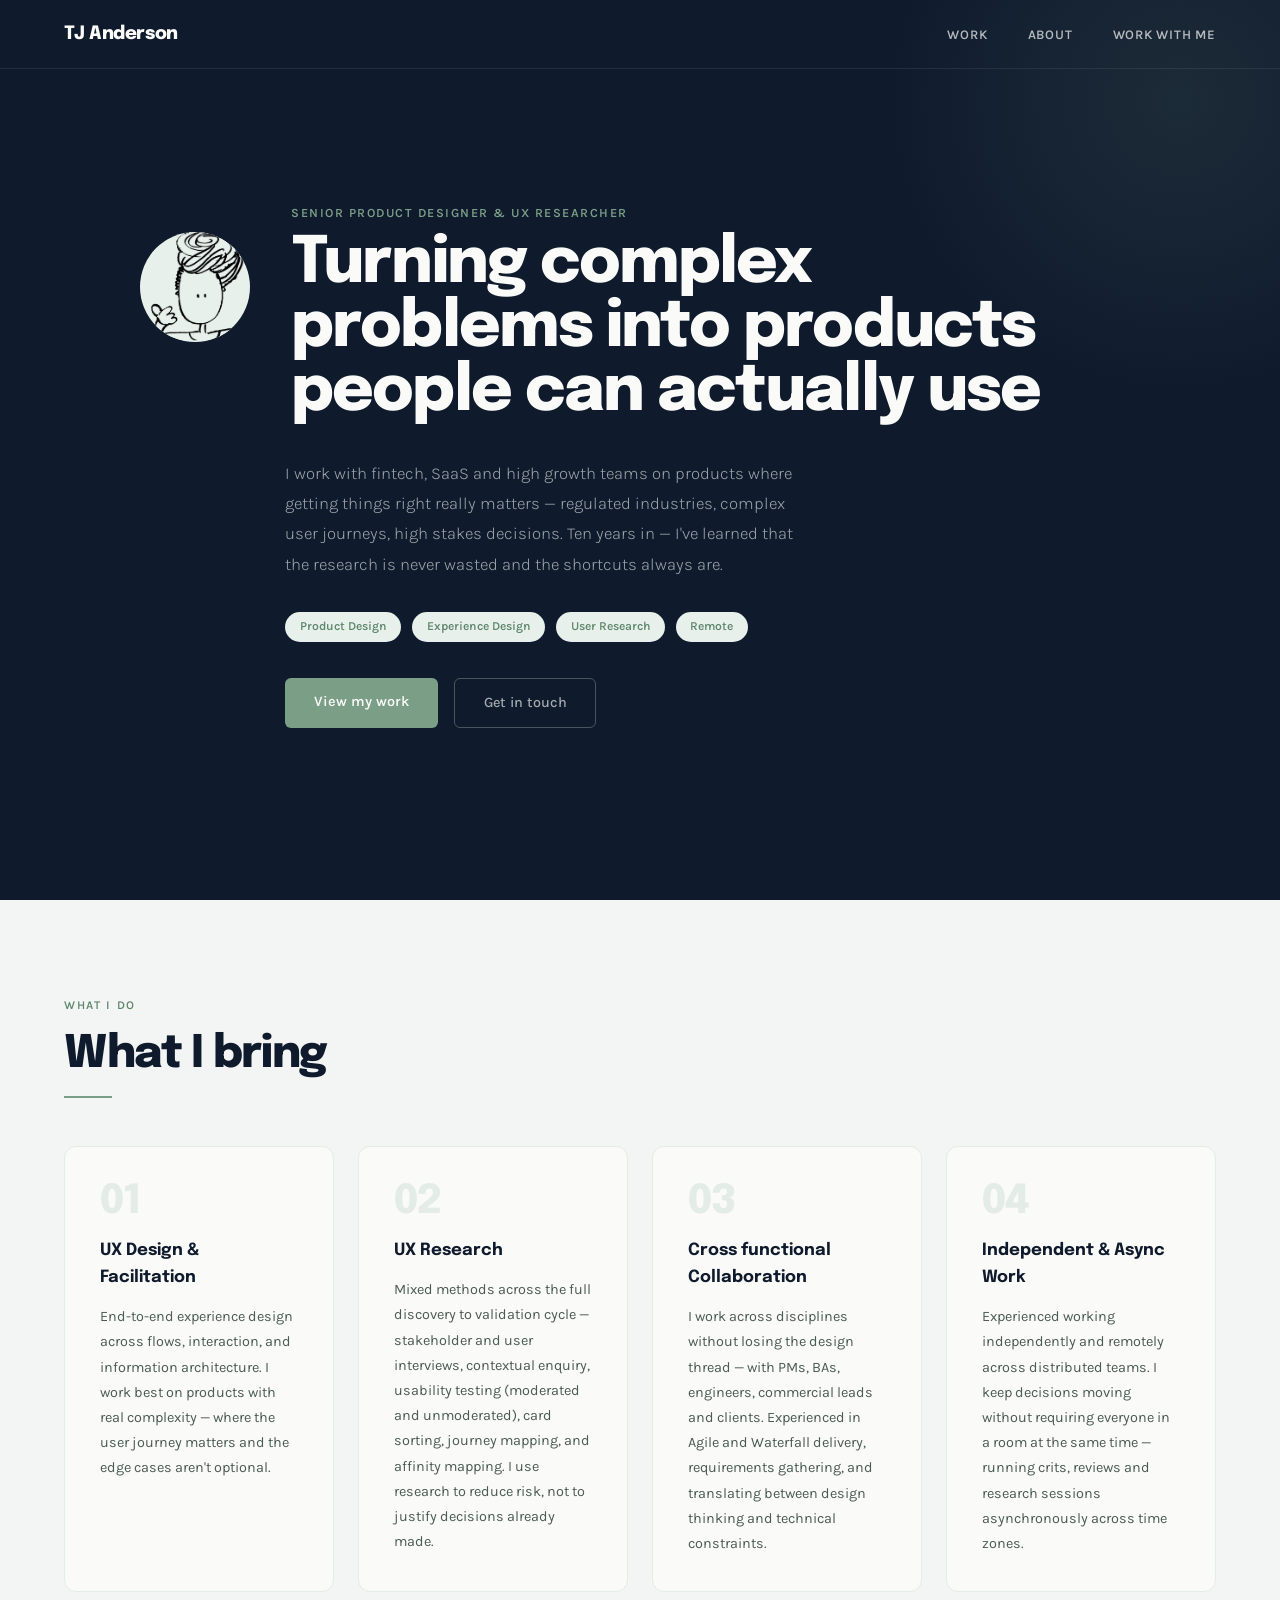
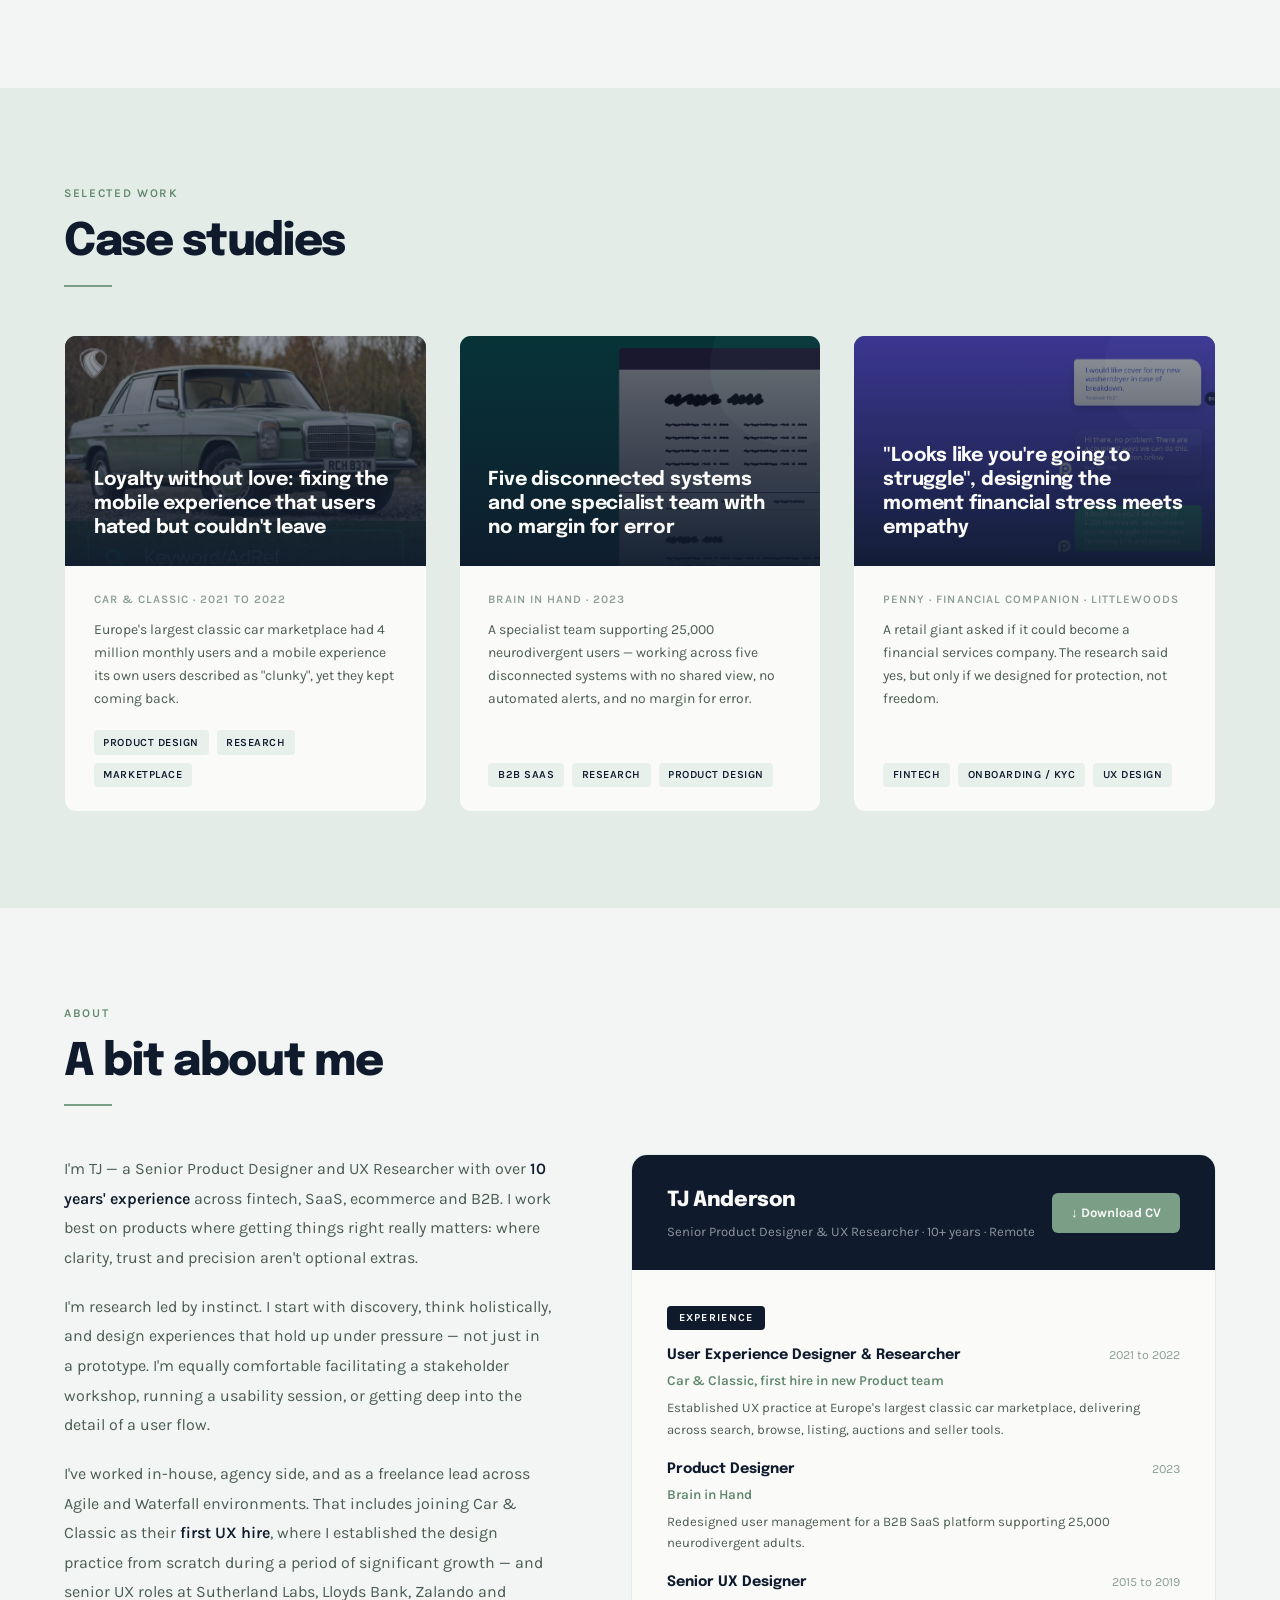
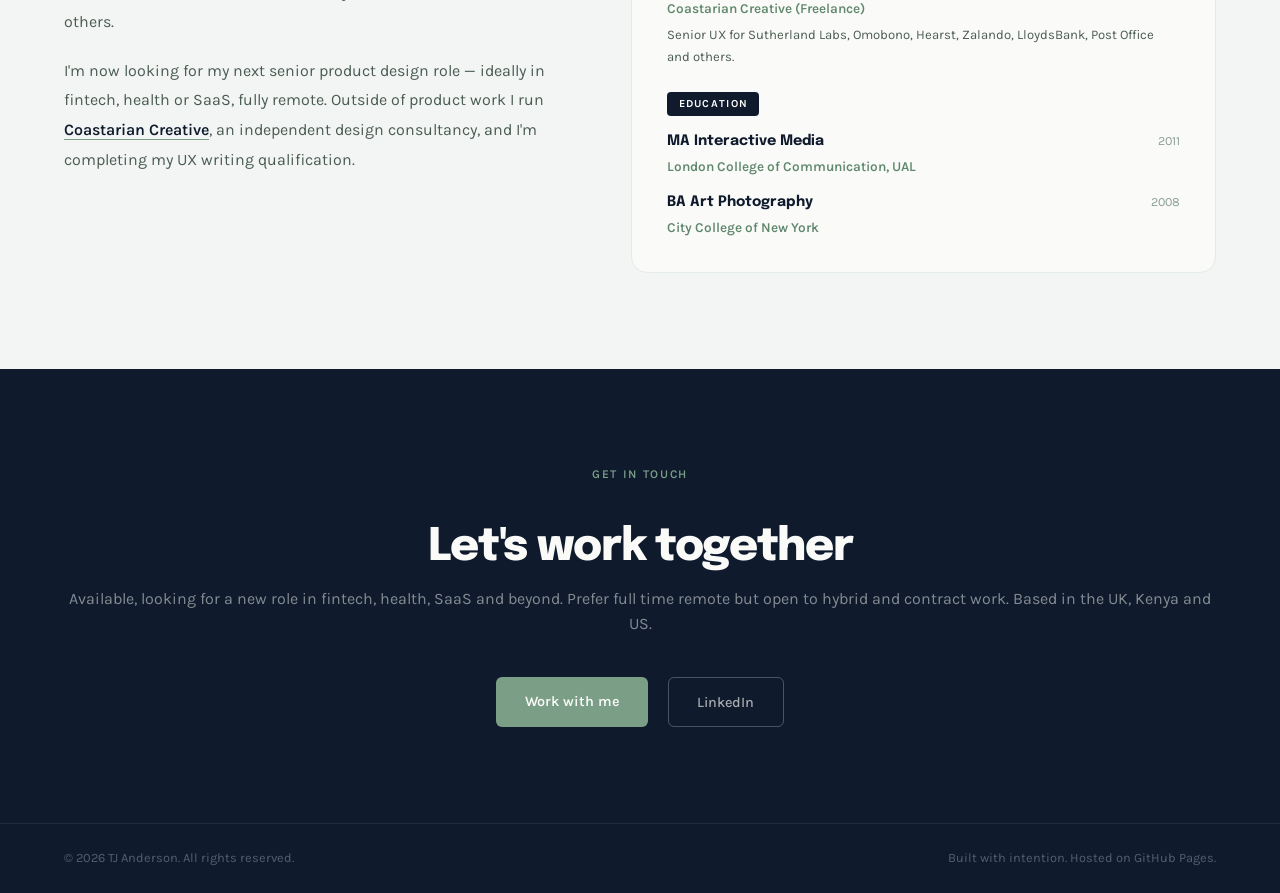
==== commit da89d751: "Content changes" ====
--- a/index.html
+++ b/index.html
@@ -3,7 +3,7 @@
 <head>
   <meta charset="UTF-8">
   <meta name="viewport" content="width=device-width, initial-scale=1.0">
-  <title>TJ Anderson, Product Designer, Workshop Facilitator & UX Researcher</title>
+  <title>TJ Anderson — Senior Product Designer & UX Researcher</title>
   <link rel="icon" href="favicon.ico" sizes="any">
   <link rel="icon" type="image/png" href="favicon.png">
   <link rel="apple-touch-icon" href="apple-touch-icon.png">
@@ -26,16 +26,15 @@
     <div class="home-hero-inner">
       <div class="hero-main fade-in">
         <div class="hero-avatar-wrap"><img class="hero-avatar" src="[data-uri]" alt="TJ Anderson"></div>
-        <p class="hero-eyebrow">Product Designer &amp; UX Researcher</p>
-        <h1 class="hero-name">Research led design for <em>experiences that matter</em></h1>
+        <p class="hero-eyebrow">Senior Product Designer &amp; UX Researcher</p>
+        <h1 class="hero-name">Turning complex problems into products people can actually use</h1>
       </div>
       <div class="hero-below">
-        <p class="hero-tagline fade-in">I work with fintech, SaaS and high growth teams to turn complex problems into clear, considered products. Research first. Holistic design thinking. 10+ years across finance, ecommerce and B2B SaaS.</p>
+        <p class="hero-tagline fade-in">I work with fintech, SaaS and high growth teams on products where getting things right really matters — regulated industries, complex user journeys, high stakes decisions. Ten years in — I've learned that the research is never wasted and the shortcuts always are.</p>
         <div class="hero-meta fade-in">
           <span class="pill-light">Product Design</span>
           <span class="pill-light">Experience Design</span>
           <span class="pill-light">User Research</span>
-          <span class="pill-light">Workshop Facilitator</span>
           <span class="pill-light">Remote</span>
         </div>
         <div class="hero-cta fade-in">
@@ -48,28 +47,28 @@
 
   <section class="home-section" id="services">
     <p class="home-section-label fade-in">What I do</p>
-    <h2 class="home-section-title fade-in">Where I add value</h2>
+    <h2 class="home-section-title fade-in">What I bring</h2>
     <div class="home-section-divider fade-in"></div>
     <div class="services-grid">
       <div class="service-card fade-in">
         <div class="service-number">01</div>
         <h3 class="service-title">UX Design &amp; Facilitation</h3>
-        <p class="service-desc">End to end experience design with a strong focus on user flows, interaction design and information architecture. I facilitate design thinking workshops and design crits in person, remote and asynchronously, using tools like Loom to keep distributed teams moving.</p>
+        <p class="service-desc">End-to-end experience design across flows, interaction, and information architecture. I work best on products with real complexity — where the user journey matters and the edge cases aren't optional.</p>
       </div>
       <div class="service-card fade-in">
         <div class="service-number">02</div>
         <h3 class="service-title">UX Research</h3>
-        <p class="service-desc">Mixed method research across the full discovery to validation cycle. Methods include stakeholder and user interviews, contextual enquiry, usability testing (moderated and unmoderated), card sorting, journey mapping, task analysis and affinity mapping.</p>
+        <p class="service-desc">Mixed methods across the full discovery to validation cycle — stakeholder and user interviews, contextual enquiry, usability testing (moderated and unmoderated), card sorting, journey mapping, and affinity mapping. I use research to reduce risk, not to justify decisions already made.</p>
       </div>
       <div class="service-card fade-in">
         <div class="service-number">03</div>
         <h3 class="service-title">Cross functional Collaboration</h3>
-        <p class="service-desc">Comfortable across disciplines and with stakeholders at every level, PMs, BAs, engineers, commercial leads and clients. Experienced in requirements gathering, Agile and Waterfall delivery, and translating between design thinking and technical constraints.</p>
+        <p class="service-desc">I work across disciplines without losing the design thread — with PMs, BAs, engineers, commercial leads and clients. Experienced in Agile and Waterfall delivery, requirements gathering, and translating between design thinking and technical constraints.</p>
       </div>
       <div class="service-card fade-in">
         <div class="service-number">04</div>
         <h3 class="service-title">Independent &amp; Async Work</h3>
-        <p class="service-desc">Experienced working independently, remotely and asynchronously across distributed teams. I've run design crits and design thinking workshops asynchronously, keeping decisions moving without requiring everyone in a room at the same time.</p>
+        <p class="service-desc">Experienced working independently and remotely across distributed teams. I keep decisions moving without requiring everyone in a room at the same time — running crits, reviews and research sessions asynchronously across time zones.</p>
       </div>
     </div>
   </section>
@@ -88,17 +87,17 @@
           <div class="work-card-body">
             <p class="work-card-company">Car &amp; Classic · 2021 to 2022</p>
             <p class="work-card-desc">Europe's largest classic car marketplace had 4 million monthly users and a mobile experience its own users described as "clunky", yet they kept coming back.</p>
-            <div class="work-card-tags"><span class="tag">App Design</span><span class="tag">Research</span><span class="tag">Marketplace</span></div>
+            <div class="work-card-tags"><span class="tag">Product Design</span><span class="tag">Research</span><span class="tag">Marketplace</span></div>
           </div>
         </a>
         <a href="brain-in-hand.html" class="work-card fade-in">
           <div class="work-card-header has-image">
             <img src="images/BiH/BiH%20Hero%20b.png" alt="Brain in Hand browser interface">
-            <h3 class="work-card-title">From manual chaos to a single source of truth</h3>
+            <h3 class="work-card-title">Five disconnected systems and one specialist team with no margin for error</h3>
           </div>
           <div class="work-card-body">
             <p class="work-card-company">Brain in Hand · 2023</p>
-            <p class="work-card-desc">A B2B SaaS platform serving 25,000 neurodivergent individuals had a data problem scattered across three disconnected tools.</p>
+            <p class="work-card-desc">A specialist team supporting 25,000 neurodivergent users — working across five disconnected systems with no shared view, no automated alerts, and no margin for error.</p>
             <div class="work-card-tags"><span class="tag">B2B SaaS</span><span class="tag">Research</span><span class="tag">Product Design</span></div>
           </div>
         </a>
@@ -123,19 +122,19 @@
     <div class="home-section-divider fade-in"></div>
     <div class="about-grid">
       <div class="about-text fade-in">
-        <p>I'm TJ, a Senior Product Designer, Workshop Facilitator and UX researcher with over <strong>10 years' experience</strong> across finance, fintech, ecommerce, utilities, publishing and B2B SaaS. I work best on products where getting things right really matters, where clarity, trust and precision aren't optional extras.</p>
-        <p>I'm research led by instinct. I start with discovery, think holistically and design experiences that hold up under pressure, not just in a prototype. I'm equally comfortable running a stakeholder workshop, facilitating a usability session, gathering requirements across functions, or getting into the detail of a user flow.</p>
-        <p>I've worked in house, agency side and as a freelance lead, in Agile and Waterfall environments, including as the <strong>first UX hire in a new Product team at Car &amp; Classic</strong>, where I helped establish the design practice during a period of significant growth. I'm now focused on <strong>fintech and SaaS</strong> challenges, working fully remotely on a contract and freelance basis.</p>
-        <p>Outside of product work, I run <a href="mailto:coastariandesign@icloud.com" class="inline-mail-link"><strong>Coastarian Creative</strong></a>, a design consultancy and the umbrella for my wider creative practice, which includes Field Notes, a writing project exploring food, place, craft and culture. I'm also developing an English course for non native speakers working in tech, and completing my UX writing qualification.</p>
+        <p>I'm TJ — a Senior Product Designer and UX Researcher with over <strong>10 years' experience</strong> across fintech, SaaS, ecommerce and B2B. I work best on products where getting things right really matters: where clarity, trust and precision aren't optional extras.</p>
+        <p>I'm research led by instinct. I start with discovery, think holistically, and design experiences that hold up under pressure — not just in a prototype. I'm equally comfortable facilitating a stakeholder workshop, running a usability session, or getting deep into the detail of a user flow.</p>
+        <p>I've worked in-house, agency side, and as a freelance lead across Agile and Waterfall environments. That includes joining Car &amp; Classic as their <strong>first UX hire</strong>, where I established the design practice from scratch during a period of significant growth — and senior UX roles at Sutherland Labs, Lloyds Bank, Zalando and others.</p>
+        <p>I'm now looking for my next senior product design role — ideally in fintech, health or SaaS, fully remote. Outside of product work I run <a href="mailto:tj@coastarian.com" class="inline-mail-link"><strong>Coastarian Creative</strong></a>, an independent design consultancy, and I'm completing my UX writing qualification.</p>
       </div>
       <div class="fade-in">
         <div class="cv-section">
           <div class="cv-header">
             <div>
               <h3>TJ Anderson</h3>
-              <p>Product Designer, Workshop Facilitator &amp; UX Researcher · 10+ years · Remote</p>
+              <p>Senior Product Designer &amp; UX Researcher · 10+ years · Remote</p>
             </div>
-            <a href="CV/TJ_Anderson_CV_0626.pdf" download class="cv-download">↓ Download CV</a>
+            <a href="CV/TJ_Anderson_CV_0626b.pdf" download class="cv-download">↓ Download CV</a>
           </div>
           <div class="cv-body">
             <div class="cv-section-label">Experience</div>
@@ -166,7 +165,6 @@
     <div class="future-grid">
       <div class="future-card"><span class="future-badge">In progress</span><h3 class="future-title">Content Design</h3><p class="future-desc">UX writing, microcopy, voice and tone in complex product contexts.</p></div>
       <div class="future-card"><span class="future-badge">Coming soon</span><h3 class="future-title">Writing on Design</h3><p class="future-desc">Thoughts on research, working in fintech, and the things design school doesn't teach you.</p></div>
-      <div class="future-card"><span class="future-badge">Coming soon</span><h3 class="future-title">English for Tech</h3><p class="future-desc">An English course for non native speakers working in tech.</p></div>
     </div>
   </div>
 
@@ -175,7 +173,7 @@
     <h2 class="home-section-title">Let's work together</h2>
     <p>Available, looking for a new role in fintech, health, SaaS and beyond. Prefer full time remote but open to hybrid and contract work. Based in the UK, Kenya and US.</p>
     <div class="contact-links">
-      <a href="mailto:coastarian@icloud.com" class="btn-primary">Work with me</a>
+      <a href="mailto:tj@coastarian.com" class="btn-primary">Work with me</a>
       <a href="https://linkedin.com/in/teejanderson" target="_blank" rel="noopener" class="btn-ghost">LinkedIn</a>
     </div>
   </div>
--- a/styles.css
+++ b/styles.css
@@ -3183,6 +3183,34 @@
     overflow-x: hidden;
   }
 
+  .home-nav {
+    align-items: flex-start;
+    flex-direction: column;
+    gap: 0.8rem;
+    padding: 0.95rem 1rem 0.85rem;
+  }
+
+  .home-nav .nav-logo {
+    font-size: 1.05rem;
+    line-height: 1;
+  }
+
+  .home-nav .nav-links {
+    flex-wrap: wrap;
+    gap: 0.55rem 1rem;
+    justify-content: flex-start;
+    width: 100%;
+  }
+
+  .home-nav .nav-links a {
+    font-size: 0.72rem;
+    line-height: 1;
+  }
+
+  .home-hero {
+    padding-top: 8.8rem;
+  }
+
   .case-nav {
     padding: 0.9rem 1rem;
   }
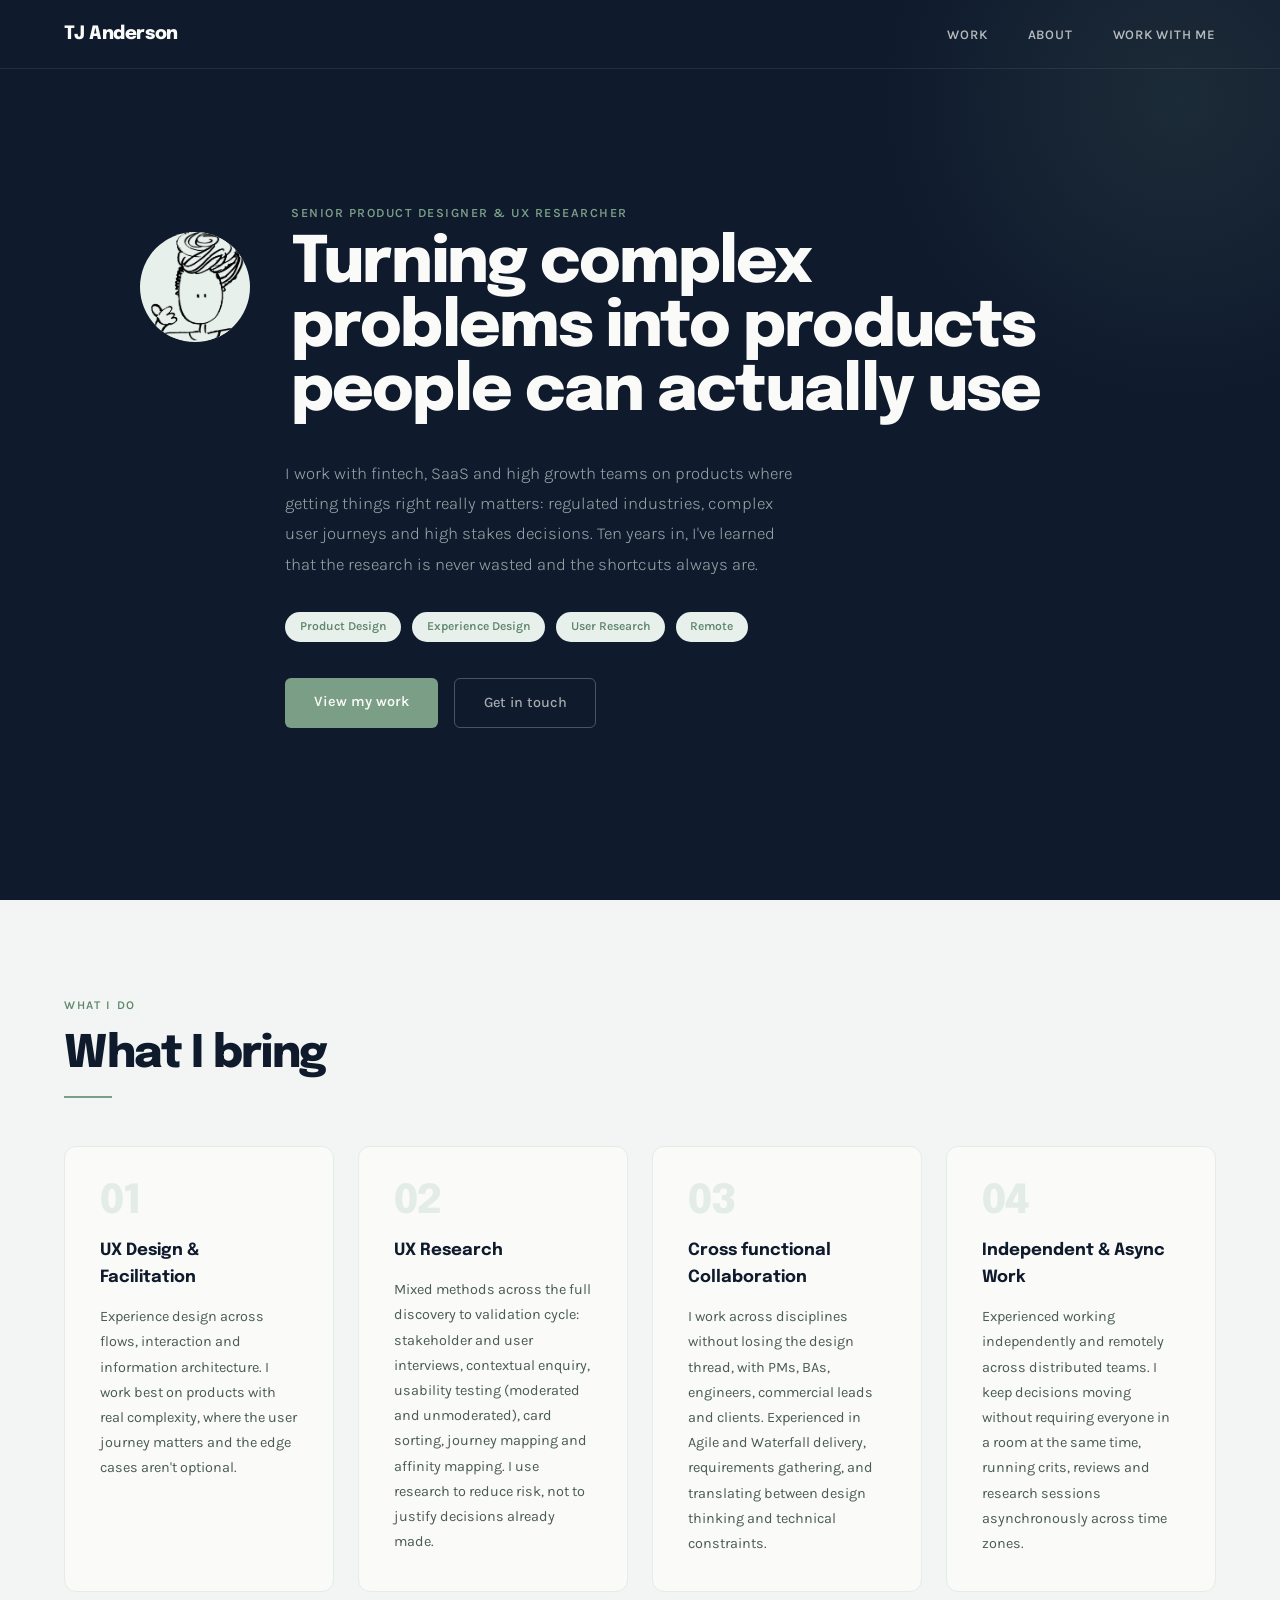
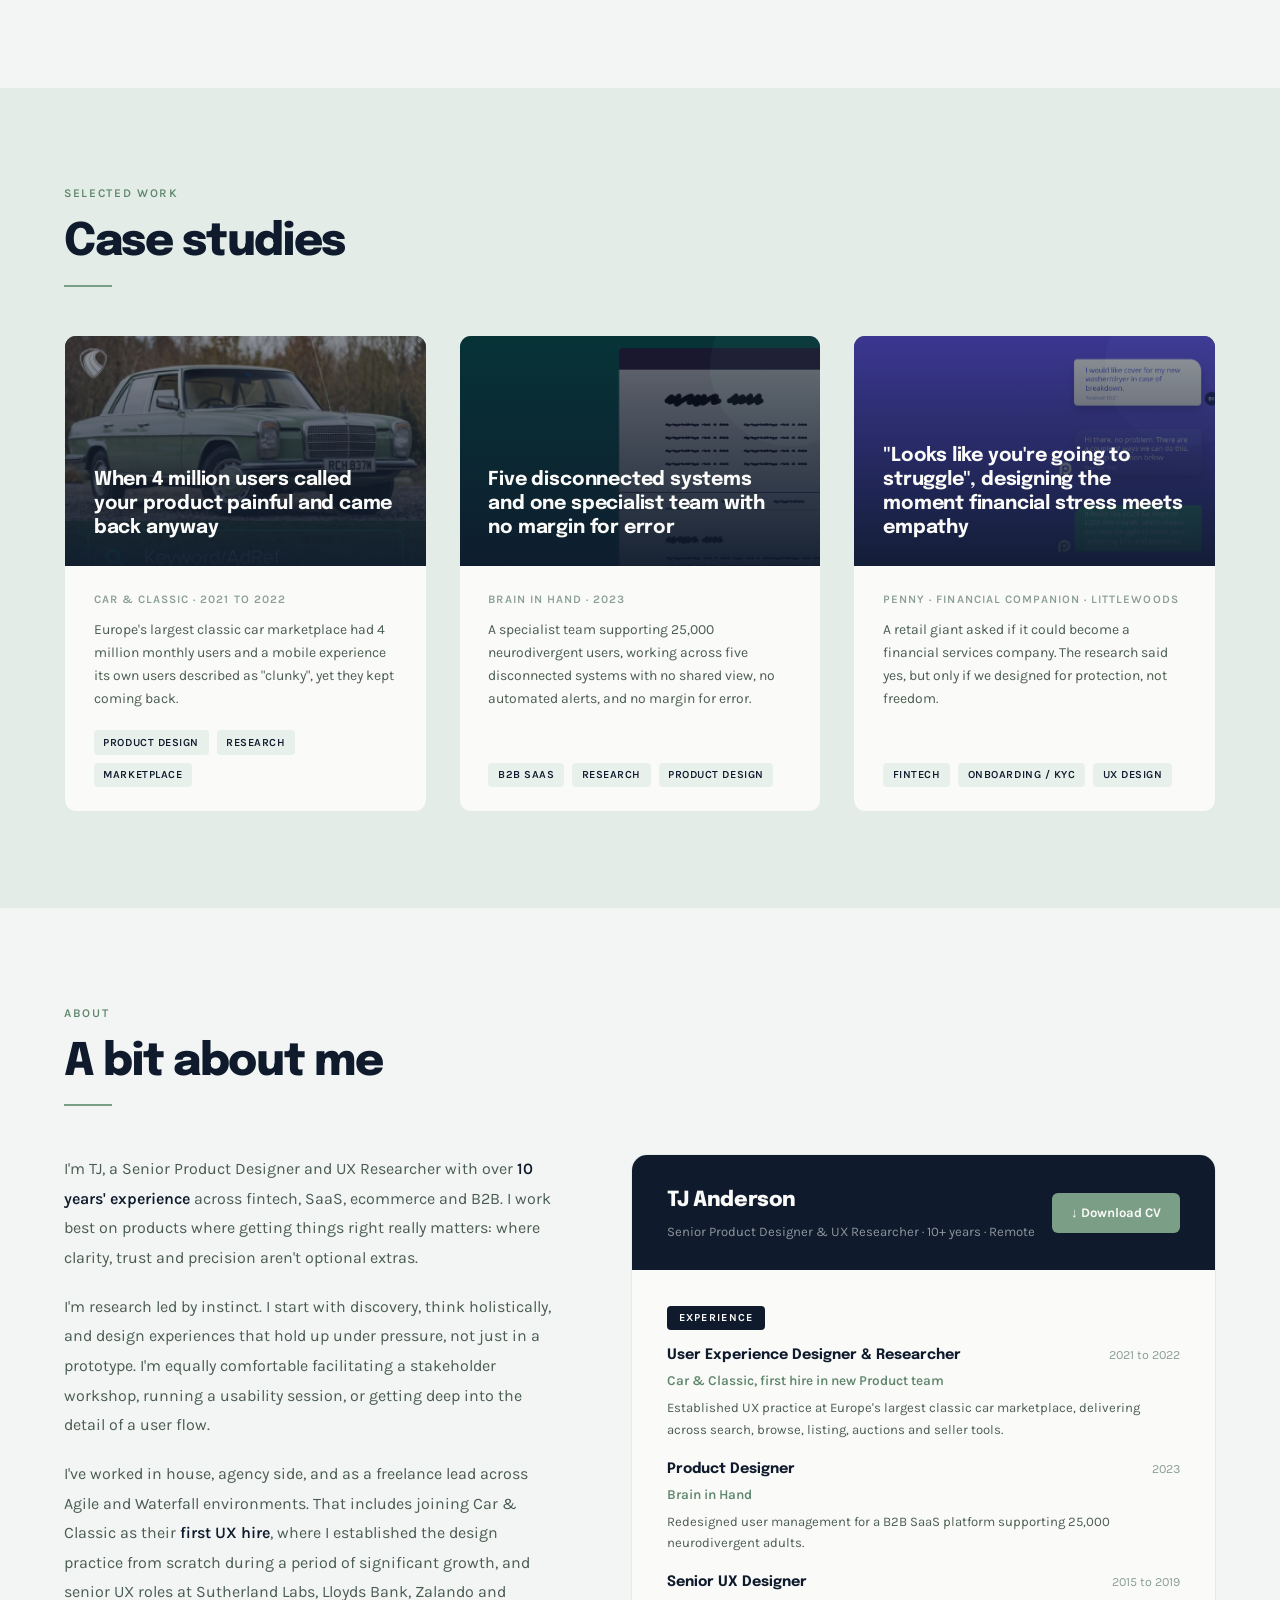
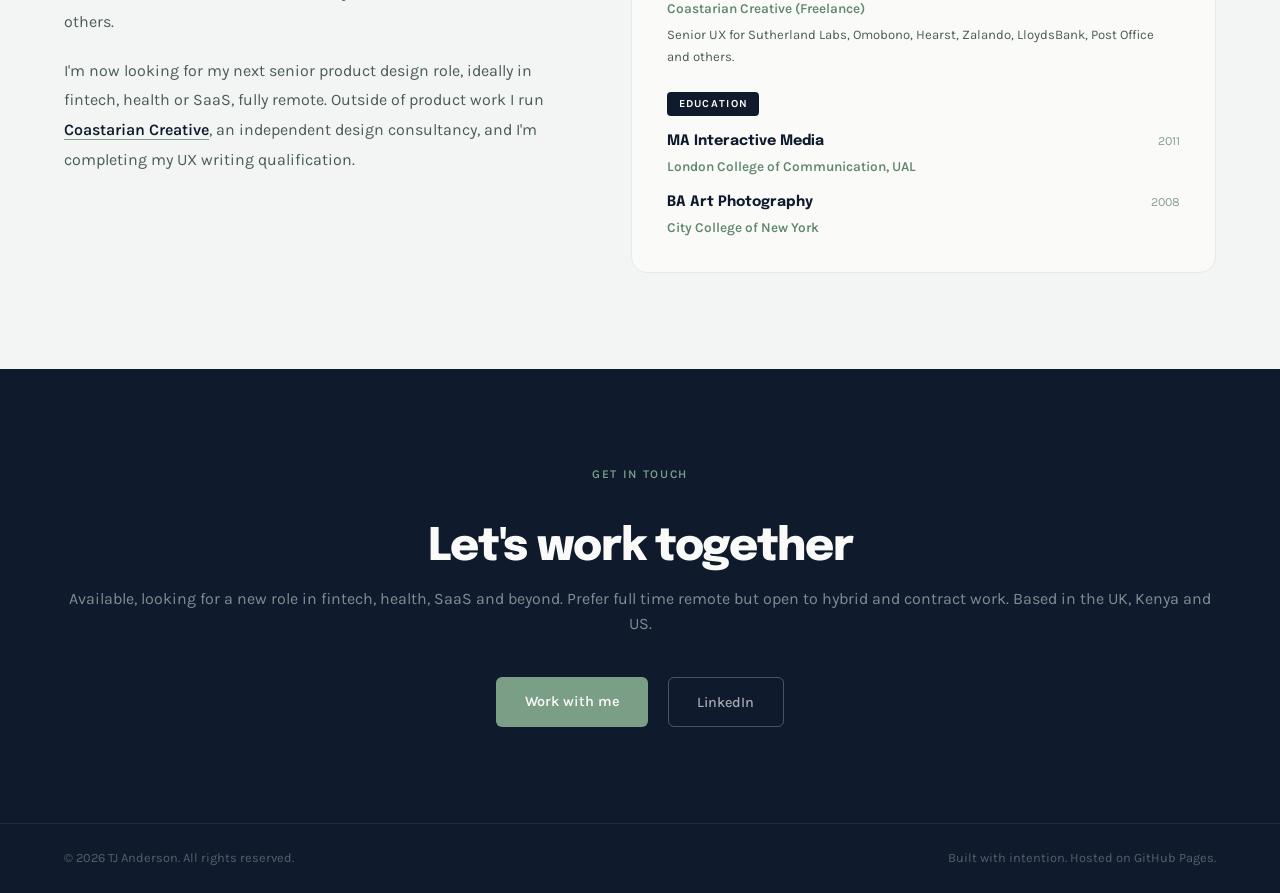
==== commit 1beee45e: "em dash removal" ====
--- a/index.html
+++ b/index.html
@@ -3,7 +3,7 @@
 <head>
   <meta charset="UTF-8">
   <meta name="viewport" content="width=device-width, initial-scale=1.0">
-  <title>TJ Anderson — Senior Product Designer & UX Researcher</title>
+  <title>TJ Anderson | Senior Product Designer & UX Researcher</title>
   <link rel="icon" href="favicon.ico" sizes="any">
   <link rel="icon" type="image/png" href="favicon.png">
   <link rel="apple-touch-icon" href="apple-touch-icon.png">
@@ -30,7 +30,7 @@
         <h1 class="hero-name">Turning complex problems into products people can actually use</h1>
       </div>
       <div class="hero-below">
-        <p class="hero-tagline fade-in">I work with fintech, SaaS and high growth teams on products where getting things right really matters — regulated industries, complex user journeys, high stakes decisions. Ten years in — I've learned that the research is never wasted and the shortcuts always are.</p>
+        <p class="hero-tagline fade-in">I work with fintech, SaaS and high growth teams on products where getting things right really matters: regulated industries, complex user journeys and high stakes decisions. Ten years in, I've learned that the research is never wasted and the shortcuts always are.</p>
         <div class="hero-meta fade-in">
           <span class="pill-light">Product Design</span>
           <span class="pill-light">Experience Design</span>
@@ -53,22 +53,22 @@
       <div class="service-card fade-in">
         <div class="service-number">01</div>
         <h3 class="service-title">UX Design &amp; Facilitation</h3>
-        <p class="service-desc">End-to-end experience design across flows, interaction, and information architecture. I work best on products with real complexity — where the user journey matters and the edge cases aren't optional.</p>
+        <p class="service-desc">Experience design across flows, interaction and information architecture. I work best on products with real complexity, where the user journey matters and the edge cases aren't optional.</p>
       </div>
       <div class="service-card fade-in">
         <div class="service-number">02</div>
         <h3 class="service-title">UX Research</h3>
-        <p class="service-desc">Mixed methods across the full discovery to validation cycle — stakeholder and user interviews, contextual enquiry, usability testing (moderated and unmoderated), card sorting, journey mapping, and affinity mapping. I use research to reduce risk, not to justify decisions already made.</p>
+        <p class="service-desc">Mixed methods across the full discovery to validation cycle: stakeholder and user interviews, contextual enquiry, usability testing (moderated and unmoderated), card sorting, journey mapping and affinity mapping. I use research to reduce risk, not to justify decisions already made.</p>
       </div>
       <div class="service-card fade-in">
         <div class="service-number">03</div>
         <h3 class="service-title">Cross functional Collaboration</h3>
-        <p class="service-desc">I work across disciplines without losing the design thread — with PMs, BAs, engineers, commercial leads and clients. Experienced in Agile and Waterfall delivery, requirements gathering, and translating between design thinking and technical constraints.</p>
+        <p class="service-desc">I work across disciplines without losing the design thread, with PMs, BAs, engineers, commercial leads and clients. Experienced in Agile and Waterfall delivery, requirements gathering, and translating between design thinking and technical constraints.</p>
       </div>
       <div class="service-card fade-in">
         <div class="service-number">04</div>
         <h3 class="service-title">Independent &amp; Async Work</h3>
-        <p class="service-desc">Experienced working independently and remotely across distributed teams. I keep decisions moving without requiring everyone in a room at the same time — running crits, reviews and research sessions asynchronously across time zones.</p>
+        <p class="service-desc">Experienced working independently and remotely across distributed teams. I keep decisions moving without requiring everyone in a room at the same time, running crits, reviews and research sessions asynchronously across time zones.</p>
       </div>
     </div>
   </section>
@@ -82,7 +82,7 @@
         <a href="car-and-classic.html" class="work-card fade-in">
           <div class="work-card-header has-image bih-card-image">
             <img src="images/C&amp;C/Home.png" alt="Car &amp; Classic mobile app home screen">
-            <h3 class="work-card-title">Loyalty without love: fixing the mobile experience that users hated but couldn't leave</h3>
+            <h3 class="work-card-title">When 4 million users called your product painful and came back anyway</h3>
           </div>
           <div class="work-card-body">
             <p class="work-card-company">Car &amp; Classic · 2021 to 2022</p>
@@ -97,7 +97,7 @@
           </div>
           <div class="work-card-body">
             <p class="work-card-company">Brain in Hand · 2023</p>
-            <p class="work-card-desc">A specialist team supporting 25,000 neurodivergent users — working across five disconnected systems with no shared view, no automated alerts, and no margin for error.</p>
+            <p class="work-card-desc">A specialist team supporting 25,000 neurodivergent users, working across five disconnected systems with no shared view, no automated alerts, and no margin for error.</p>
             <div class="work-card-tags"><span class="tag">B2B SaaS</span><span class="tag">Research</span><span class="tag">Product Design</span></div>
           </div>
         </a>
@@ -122,10 +122,10 @@
     <div class="home-section-divider fade-in"></div>
     <div class="about-grid">
       <div class="about-text fade-in">
-        <p>I'm TJ — a Senior Product Designer and UX Researcher with over <strong>10 years' experience</strong> across fintech, SaaS, ecommerce and B2B. I work best on products where getting things right really matters: where clarity, trust and precision aren't optional extras.</p>
-        <p>I'm research led by instinct. I start with discovery, think holistically, and design experiences that hold up under pressure — not just in a prototype. I'm equally comfortable facilitating a stakeholder workshop, running a usability session, or getting deep into the detail of a user flow.</p>
-        <p>I've worked in-house, agency side, and as a freelance lead across Agile and Waterfall environments. That includes joining Car &amp; Classic as their <strong>first UX hire</strong>, where I established the design practice from scratch during a period of significant growth — and senior UX roles at Sutherland Labs, Lloyds Bank, Zalando and others.</p>
-        <p>I'm now looking for my next senior product design role — ideally in fintech, health or SaaS, fully remote. Outside of product work I run <a href="mailto:tj@coastarian.com" class="inline-mail-link"><strong>Coastarian Creative</strong></a>, an independent design consultancy, and I'm completing my UX writing qualification.</p>
+        <p>I'm TJ, a Senior Product Designer and UX Researcher with over <strong>10 years' experience</strong> across fintech, SaaS, ecommerce and B2B. I work best on products where getting things right really matters: where clarity, trust and precision aren't optional extras.</p>
+        <p>I'm research led by instinct. I start with discovery, think holistically, and design experiences that hold up under pressure, not just in a prototype. I'm equally comfortable facilitating a stakeholder workshop, running a usability session, or getting deep into the detail of a user flow.</p>
+        <p>I've worked in house, agency side, and as a freelance lead across Agile and Waterfall environments. That includes joining Car &amp; Classic as their <strong>first UX hire</strong>, where I established the design practice from scratch during a period of significant growth, and senior UX roles at Sutherland Labs, Lloyds Bank, Zalando and others.</p>
+        <p>I'm now looking for my next senior product design role, ideally in fintech, health or SaaS, fully remote. Outside of product work I run <a href="mailto:tj@coastarian.com" class="inline-mail-link"><strong>Coastarian Creative</strong></a>, an independent design consultancy, and I'm completing my UX writing qualification.</p>
       </div>
       <div class="fade-in">
         <div class="cv-section">
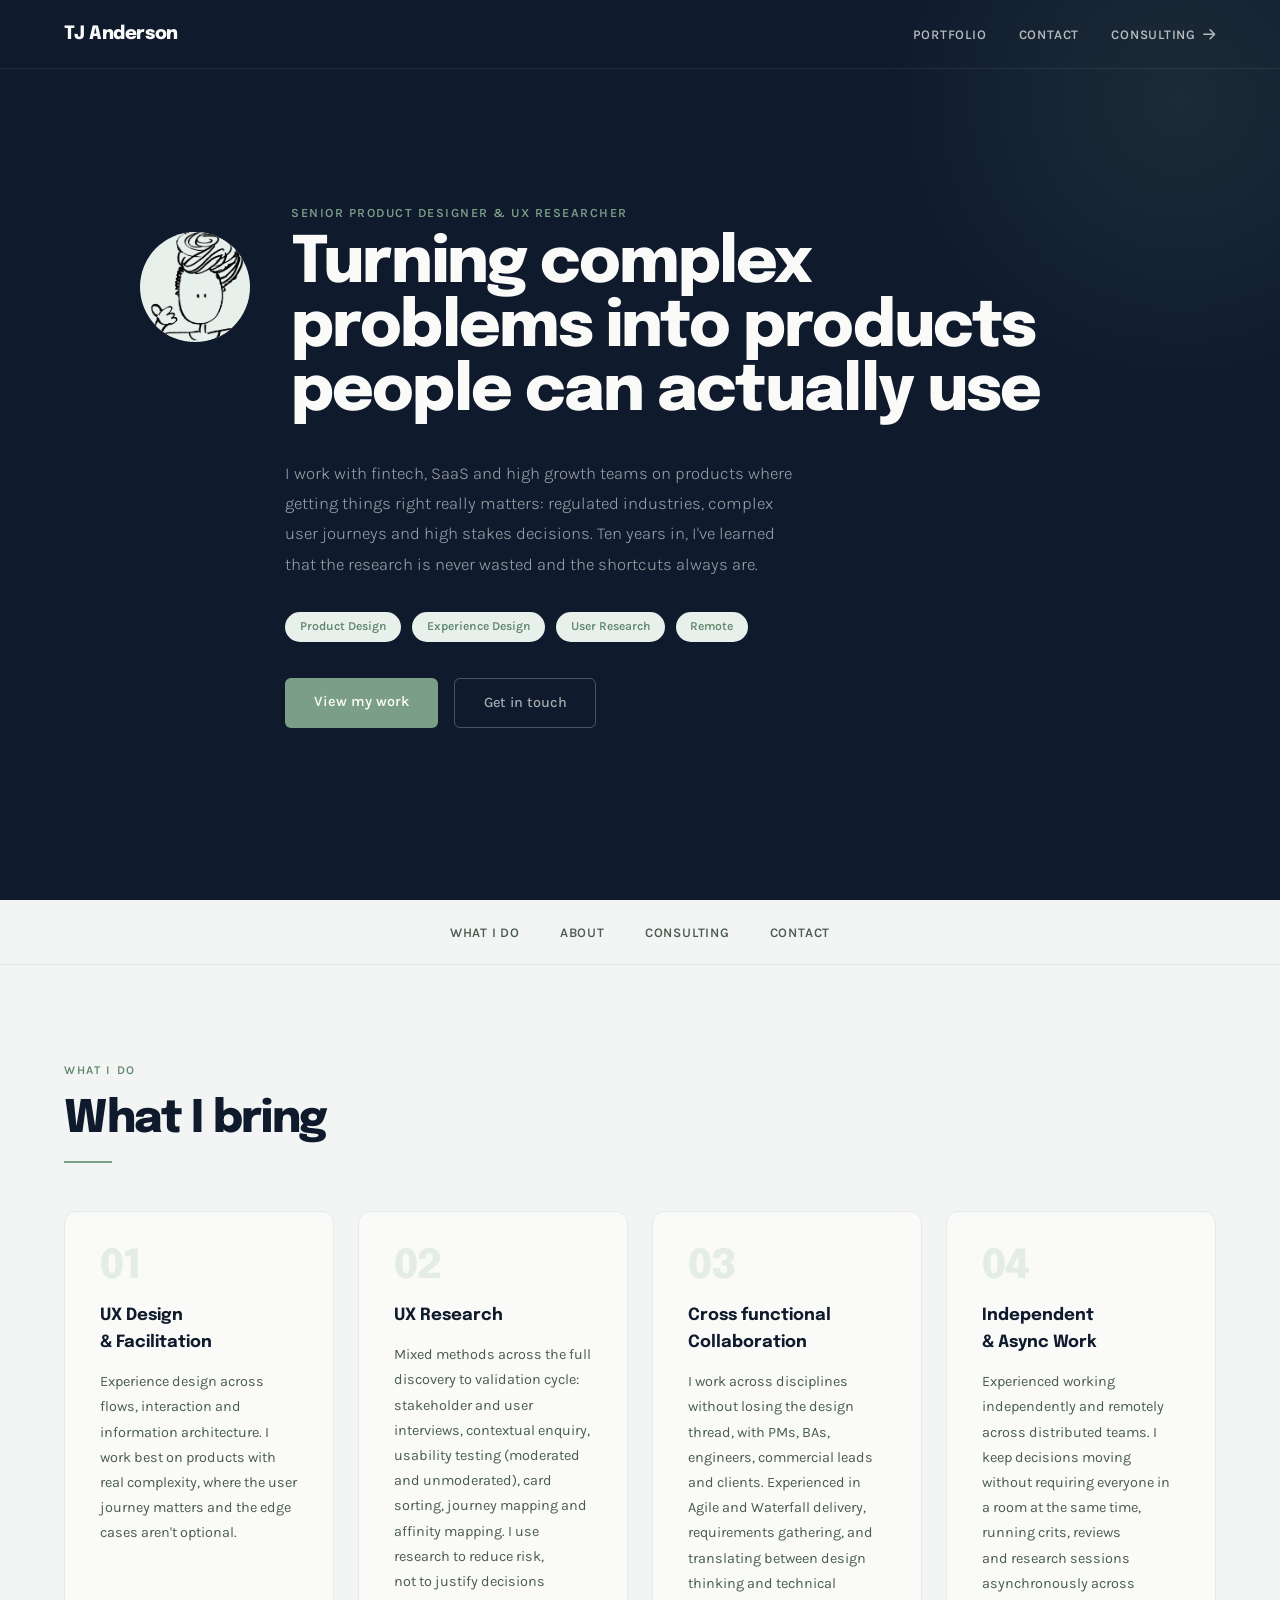
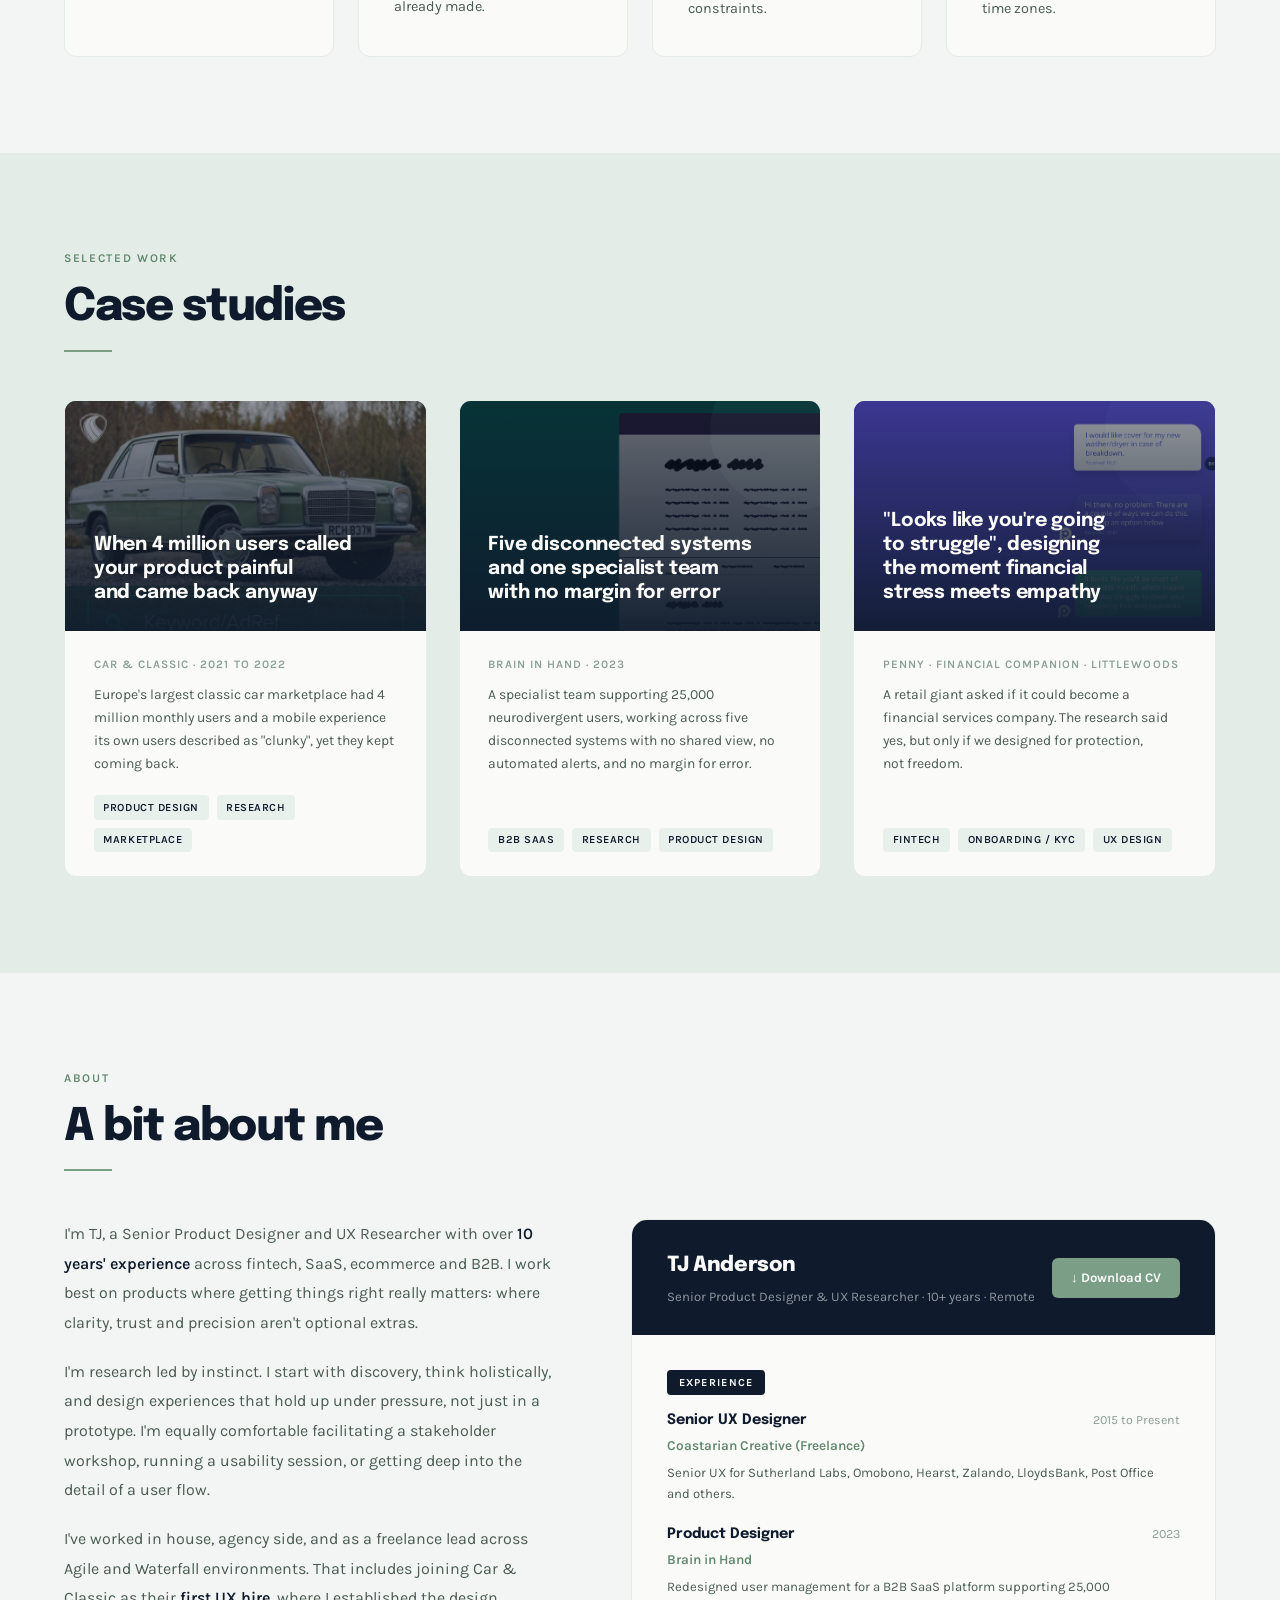
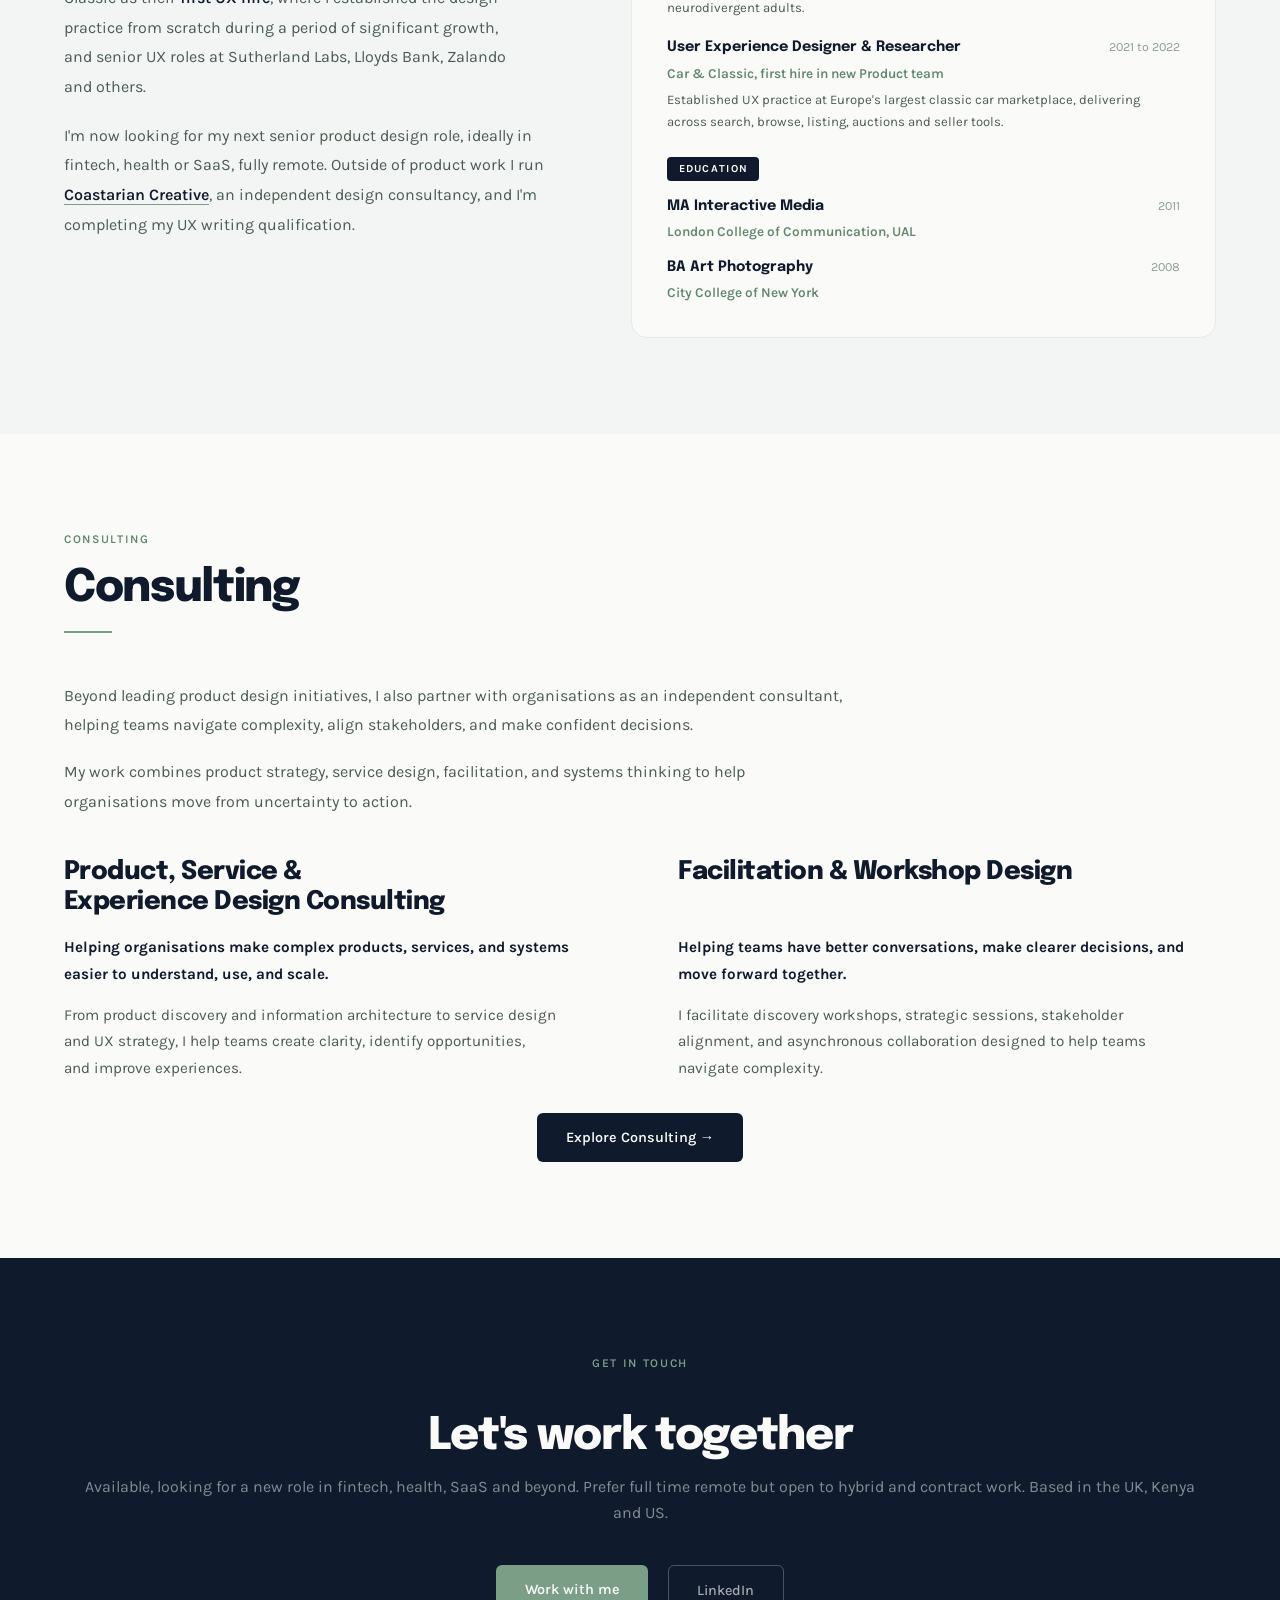
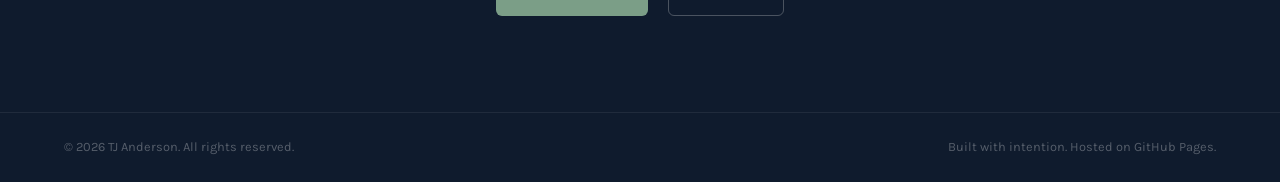
==== commit 84800d95: "Navigation and Consultant content" ====
--- a/index.html
+++ b/index.html
@@ -9,16 +9,21 @@
   <link rel="apple-touch-icon" href="apple-touch-icon.png">
   <link rel="preconnect" href="https://fonts.googleapis.com">
   <link href="https://fonts.googleapis.com/css2?family=Epilogue:ital,wght@0,300;0,400;0,600;0,800;1,300;1,400&family=Karla:wght@300;400;600&display=swap" rel="stylesheet">
-  <link rel="stylesheet" href="styles.css?v=20260529">
+  <link rel="stylesheet" href="styles.css?v=20260626">
 </head>
 <body>
 
   <nav class="home-nav" id="home-nav">
     <a href="#" class="nav-logo">TJ Anderson</a>
     <ul class="nav-links">
-      <li><a href="#work">Work</a></li>
-      <li><a href="#about">About</a></li>
-      <li><a href="#contact">Work with me</a></li>
+      <li><a href="index.html">Portfolio</a></li>
+      <li><a href="#contact">Contact</a></li>
+      <li>
+        <a href="services.html" class="nav-with-icon">
+          Consulting
+          <svg fill="none" viewBox="0 0 24 24" stroke="currentColor" stroke-width="2.4" aria-hidden="true"><path stroke-linecap="round" stroke-linejoin="round" d="M13.5 4.5L21 12m0 0l-7.5 7.5M21 12H3"/></svg>
+        </a>
+      </li>
     </ul>
   </nav>
 
@@ -45,6 +50,15 @@
     </div>
   </div>
 
+  <nav class="home-section-nav" aria-label="Page navigation">
+    <ul class="nav-links">
+      <li><a href="#services">What I do</a></li>
+      <li><a href="#about">About</a></li>
+      <li><a href="#consultancy">Consulting</a></li>
+      <li><a href="#contact">Contact</a></li>
+    </ul>
+  </nav>
+
   <section class="home-section" id="services">
     <p class="home-section-label fade-in">What I do</p>
     <h2 class="home-section-title fade-in">What I bring</h2>
@@ -138,15 +152,15 @@
           </div>
           <div class="cv-body">
             <div class="cv-section-label">Experience</div>
+            <div class="cv-row"><span class="cv-role">Senior UX Designer</span><span class="cv-dates">2015 to Present</span></div>
+            <div class="cv-org">Coastarian Creative (Freelance)</div>
+            <p class="cv-detail">Senior UX for Sutherland Labs, Omobono, Hearst, Zalando, LloydsBank, Post Office and others.</p>
+            <div class="cv-row"><span class="cv-role">Product Designer</span><span class="cv-dates">2023</span></div>
+            <div class="cv-org">Brain in Hand</div>
+            <p class="cv-detail">Redesigned user management for a B2B SaaS platform supporting 25,000 neurodivergent adults.</p>
             <div class="cv-row"><span class="cv-role">User Experience Designer &amp; Researcher</span><span class="cv-dates">2021 to 2022</span></div>
             <div class="cv-org">Car &amp; Classic, first hire in new Product team</div>
             <p class="cv-detail">Established UX practice at Europe's largest classic car marketplace, delivering across search, browse, listing, auctions and seller tools.</p>
-            <div class="cv-row"><span class="cv-role">Product Designer</span><span class="cv-dates">2023</span></div>
-            <div class="cv-org">Brain in Hand</div>
-            <p class="cv-detail">Redesigned user management for a B2B SaaS platform supporting 25,000 neurodivergent adults.</p>
-            <div class="cv-row"><span class="cv-role">Senior UX Designer</span><span class="cv-dates">2015 to 2019</span></div>
-            <div class="cv-org">Coastarian Creative (Freelance)</div>
-            <p class="cv-detail">Senior UX for Sutherland Labs, Omobono, Hearst, Zalando, LloydsBank, Post Office and others.</p>
             <div class="cv-section-label">Education</div>
             <div class="cv-row"><span class="cv-role">MA Interactive Media</span><span class="cv-dates">2011</span></div>
             <div class="cv-org" style="margin-bottom:0.8rem">London College of Communication, UAL</div>
@@ -168,12 +182,39 @@
     </div>
   </div>
 
+  <section class="consultancy-section" id="consultancy">
+    <div class="consultancy-inner">
+      <div class="consultancy-intro fade-in">
+        <p class="home-section-label">Consulting</p>
+        <h2 class="home-section-title">Consulting</h2>
+        <div class="home-section-divider"></div>
+        <p>Beyond leading product design initiatives, I also partner with organisations as an independent consultant, helping teams navigate complexity, align stakeholders, and make confident decisions.</p>
+        <p>My work combines product strategy, service design, facilitation, and systems thinking to help organisations move from uncertainty to action.</p>
+      </div>
+      <div class="consultancy-services">
+        <a href="product-service-experience-design.html" class="consultancy-card fade-in">
+          <h3>Product, Service &amp; Experience Design Consulting</h3>
+          <p class="consultancy-card-lead">Helping organisations make complex products, services, and systems easier to understand, use, and scale.</p>
+          <p>From product discovery and information architecture to service design and UX strategy, I help teams create clarity, identify opportunities, and improve&nbsp;experiences.</p>
+        </a>
+        <a href="facilitation-workshop-design.html" class="consultancy-card fade-in">
+          <h3>Facilitation &amp; Workshop Design</h3>
+          <p class="consultancy-card-lead">Helping teams have better conversations, make clearer decisions, and move forward&nbsp;together.</p>
+          <p>I facilitate discovery workshops, strategic sessions, stakeholder alignment, and asynchronous collaboration designed to help teams navigate complexity.</p>
+        </a>
+      </div>
+      <div class="consultancy-cta fade-in">
+        <a href="services.html" class="btn-primary-navy">Explore Consulting →</a>
+      </div>
+    </div>
+  </section>
+
   <div class="contact-section" id="contact">
     <p class="home-section-label">Get in touch</p>
     <h2 class="home-section-title">Let's work together</h2>
     <p>Available, looking for a new role in fintech, health, SaaS and beyond. Prefer full time remote but open to hybrid and contract work. Based in the UK, Kenya and US.</p>
     <div class="contact-links">
-      <a href="mailto:tj@coastarian.com" class="btn-primary">Work with me</a>
+      <a href="mailto:tj@coastarian.com?subject=Work%20with%20me" class="btn-primary">Work with me</a>
       <a href="https://linkedin.com/in/teejanderson" target="_blank" rel="noopener" class="btn-ghost">LinkedIn</a>
     </div>
   </div>
--- a/styles.css
+++ b/styles.css
@@ -192,7 +192,7 @@
 
 /* ── HOME PAGE NAV ── */
 .home-nav {
-  position: fixed;
+  position: absolute;
   top: 0; left: 0; right: 0;
   z-index: 100;
   display: flex;
@@ -218,7 +218,7 @@
   transition: color 0.3s;
 }
 .home-nav.scrolled .nav-logo { color: var(--navy); }
-.home-nav .nav-links { display: flex; gap: 2.5rem; list-style: none; }
+.home-nav .nav-links { align-items: center; display: flex; gap: 2rem; list-style: none; }
 .home-nav .nav-links a {
   font-size: 0.82rem;
   font-weight: 600;
@@ -228,8 +228,79 @@
   text-transform: uppercase;
   transition: color 0.2s;
 }
+.home-nav .nav-current {
+  color: var(--sage-mid);
+  cursor: default;
+  display: inline-block;
+  font-size: 0.82rem;
+  font-weight: 700;
+  letter-spacing: 0.06em;
+  line-height: 1;
+  text-transform: uppercase;
+}
 .home-nav.scrolled .nav-links a { color: var(--mid); }
 .home-nav .nav-links a:hover { color: var(--sage) !important; }
+.home-nav .nav-with-icon {
+  align-items: center;
+  display: inline-flex;
+  gap: 0.35rem;
+}
+.home-nav .nav-with-icon svg {
+  height: 0.9rem;
+  width: 0.9rem;
+}
+.home-nav.static-nav {
+  background: rgba(242,245,243,0.95);
+  backdrop-filter: blur(12px);
+  border-bottom-color: var(--bg-dark);
+  position: fixed;
+}
+.home-nav.static-nav .nav-logo {
+  color: var(--navy);
+}
+.home-nav.static-nav .nav-links a {
+  color: var(--mid);
+}
+.nav-dropdown {
+  position: relative;
+}
+.nav-dropdown-trigger {
+  cursor: pointer;
+}
+.nav-dropdown-menu {
+  background: var(--surface);
+  border: 1px solid var(--border);
+  box-shadow: 0 18px 45px rgba(15,27,45,0.12);
+  display: grid;
+  gap: 0.15rem;
+  left: 50%;
+  list-style: none;
+  min-width: 250px;
+  opacity: 0;
+  padding: 0.8rem;
+  pointer-events: none;
+  position: absolute;
+  top: calc(100% + 0.9rem);
+  transform: translate(-50%, 8px);
+  transition: opacity 0.18s ease, transform 0.18s ease;
+}
+.nav-dropdown:hover .nav-dropdown-menu,
+.nav-dropdown:focus-within .nav-dropdown-menu {
+  opacity: 1;
+  pointer-events: auto;
+  transform: translate(-50%, 0);
+}
+.home-nav .nav-dropdown-menu a {
+  color: var(--mid);
+  display: block;
+  font-size: 0.76rem;
+  line-height: 1.35;
+  padding: 0.55rem 0.65rem;
+  text-transform: none;
+}
+.home-nav .nav-dropdown-menu a:hover {
+  color: var(--navy) !important;
+}
 
 /* ── CASE STUDY NAV ── */
 .case-nav {
@@ -301,11 +372,11 @@
   top: var(--case-hero-top, 12.5rem);
   right: var(--case-hero-right, -5rem);
   bottom: auto;
-  width: min(66vw, 940px);
-  height: min(24vw, 250px);
+  width: var(--case-hero-width, min(66vw, 940px));
+  height: var(--case-hero-height, min(24vw, 250px));
   background:
     linear-gradient(to right, var(--navy) 0%, rgba(15,27,45,0.96) 32%, rgba(15,27,45,0.5) 58%, rgba(15,27,45,0.04) 100%),
-    var(--case-hero-image) var(--case-hero-image-position, right center) / cover no-repeat;
+    var(--case-hero-image) var(--case-hero-image-position, right center) / var(--case-hero-image-size, cover) no-repeat;
   opacity: 0.68;
   -webkit-mask-image: linear-gradient(to right, transparent 0%, #000 28%, #000 100%);
   mask-image: linear-gradient(to right, transparent 0%, #000 28%, #000 100%);
@@ -357,6 +428,11 @@
   gap: 2.5rem;
   padding-top: 2.2rem;
   border-top: 1px solid rgba(255,255,255,0.1);
+}
+.consulting-hero-meta {
+  display: grid;
+  grid-template-columns: repeat(3, minmax(0, 1fr));
+  gap: 2rem;
 }
 .cs-meta-label {
   font-size: 0.67rem;
@@ -2146,7 +2222,7 @@
 .cs-footer { background: var(--navy); padding: 3.5rem 4rem; }
 .case-top-link-wrap {
   display: flex;
-  justify-content: flex-end;
+  justify-content: center;
   background: var(--surface);
   padding: 1rem 4rem;
   border-top: 1px solid var(--border);
@@ -2287,6 +2363,43 @@
 }
 .hero-meta { display: flex; flex-wrap: wrap; gap: 0.7rem; margin-bottom: 2.2rem; }
 .hero-cta { display: flex; gap: 1rem; flex-wrap: wrap; }
+
+.home-section-nav {
+  align-items: center;
+  background: rgba(242,245,243,0.98);
+  border-bottom: 1px solid rgba(15,27,45,0.08);
+  display: flex;
+  justify-content: center;
+  padding: 1.2rem 4rem;
+  position: sticky;
+  top: 0;
+  z-index: 90;
+}
+.home-section-nav .nav-logo {
+  color: var(--navy);
+  font-family: 'Epilogue', sans-serif;
+  font-size: 1.15rem;
+  font-weight: 800;
+  letter-spacing: -0.02em;
+  text-decoration: none;
+}
+.home-section-nav .nav-links {
+  display: flex;
+  gap: 2.5rem;
+  list-style: none;
+}
+.home-section-nav .nav-links a {
+  color: var(--mid);
+  font-size: 0.82rem;
+  font-weight: 600;
+  letter-spacing: 0.06em;
+  text-decoration: none;
+  text-transform: uppercase;
+  transition: color 0.2s;
+}
+.home-section-nav .nav-links a:hover {
+  color: var(--sage-mid);
+}
 
 /* ── C&C HERO DISPLAY ── */
 .cc-hero-display {
@@ -2894,6 +3007,62 @@
   gap: 1.5rem;
   margin-top: 3rem;
 }
+.service-feature-grid {
+  display: grid;
+  grid-template-columns: repeat(2, minmax(0, 1fr));
+  gap: 1.5rem;
+  margin-top: 3rem;
+}
+.service-feature-card {
+  background: var(--surface);
+  border-radius: 12px;
+  padding: clamp(2rem, 4vw, 3rem);
+  border: 1px solid var(--bg-dark);
+  border-left: 4px solid var(--sage-mid);
+  color: inherit;
+  display: flex;
+  flex-direction: column;
+  min-height: 360px;
+  text-decoration: none;
+  transition: transform 0.2s, box-shadow 0.2s, border-color 0.2s;
+}
+.service-feature-card:nth-child(2) {
+  border-left-color: var(--navy-mid);
+}
+.service-feature-card:hover {
+  transform: translateY(-4px);
+  box-shadow: 0 16px 48px rgba(15,27,45,0.11);
+  border-color: var(--border);
+}
+.service-kicker {
+  color: var(--sage-mid);
+  font-size: 0.7rem;
+  font-weight: 700;
+  letter-spacing: 0.12em;
+  margin-bottom: 0.75rem;
+  text-transform: uppercase;
+}
+.service-feature-title {
+  color: var(--navy);
+  font-family: 'Epilogue', sans-serif;
+  font-size: clamp(1.45rem, 2.5vw, 2rem);
+  font-weight: 800;
+  letter-spacing: -0.02em;
+  line-height: 1.12;
+  margin-bottom: 1rem;
+  text-wrap: balance;
+}
+.service-link {
+  color: var(--sage-mid);
+  display: inline-block;
+  font-size: 0.82rem;
+  font-weight: 700;
+  margin-top: auto;
+}
+.compact-services {
+  grid-template-columns: repeat(3, minmax(0, 1fr));
+  margin-top: 1.5rem;
+}
 .service-card {
   background: var(--surface);
   border-radius: 12px;
@@ -2919,6 +3088,491 @@
   color: var(--navy);
 }
 .service-desc { font-size: 0.9rem; color: var(--mid); line-height: 1.75; }
+
+/* ── OFFER PAGES ── */
+.offer-card-grid {
+  margin-top: 0;
+}
+.offer-card {
+  background: var(--surface);
+  border: 1px solid var(--border);
+  border-left: 4px solid var(--sage-mid);
+  border-radius: 10px;
+  padding: 1.8rem;
+}
+.offer-card:nth-child(2) {
+  border-left-color: var(--navy-mid);
+}
+.offer-card:nth-child(3) {
+  border-left-color: var(--soft);
+}
+.offer-card h3,
+.offer-timeline h3 {
+  color: var(--navy);
+  font-family: 'Epilogue', sans-serif;
+  font-size: 1.08rem;
+  font-weight: 800;
+  line-height: 1.2;
+  margin-bottom: 0.75rem;
+}
+.offer-card p,
+.offer-timeline p {
+  color: var(--mid);
+  font-size: 0.94rem;
+  line-height: 1.7;
+}
+.offer-work-grid {
+  margin-top: 0;
+}
+.offer-timeline {
+  display: grid;
+  gap: 1rem;
+}
+.offer-timeline article {
+  background: var(--surface);
+  border: 1px solid var(--border);
+  border-radius: 10px;
+  display: grid;
+  gap: 0.35rem;
+  grid-template-columns: 4rem minmax(0, 1fr);
+  padding: 1.5rem;
+}
+.offer-timeline span {
+  color: var(--sage-mid);
+  font-family: 'Epilogue', sans-serif;
+  font-size: 1.7rem;
+  font-weight: 800;
+  line-height: 1;
+}
+.offer-timeline h3,
+.offer-timeline p {
+  grid-column: 2;
+}
+.offer-context-pair {
+  margin-top: clamp(2rem, 4vw, 3rem);
+}
+
+.services-detail-grid {
+  display: grid;
+  grid-template-columns: minmax(0, 0.9fr) minmax(320px, 1fr);
+  gap: clamp(2.5rem, 5vw, 5rem);
+  align-items: start;
+}
+.services-hero-copy {
+  color: rgba(250,250,248,0.68);
+  font-size: clamp(1rem, 1.6vw, 1.35rem);
+  line-height: 1.7;
+  max-width: 760px;
+}
+.services-hero-copy p + p {
+  margin-top: 0.7rem;
+}
+.consulting-service-grid,
+.how-work-grid,
+.sector-experience-grid,
+.consulting-reason-grid,
+.consulting-example-grid {
+  display: grid;
+  gap: clamp(1.5rem, 3vw, 3rem);
+}
+.consulting-service-grid {
+  grid-template-columns: repeat(2, minmax(0, 1fr));
+}
+.how-work-grid {
+  grid-template-columns: repeat(3, minmax(0, 1fr));
+  margin-top: clamp(2rem, 4vw, 3rem);
+}
+.sector-experience-grid {
+  grid-template-columns: 1fr;
+  gap: clamp(1.9rem, 3vw, 2.6rem);
+  margin-top: clamp(2rem, 4vw, 3rem);
+  max-width: 760px;
+}
+#experience-across-sectors {
+  background: var(--sage-light);
+}
+.consulting-service-card {
+  background: var(--surface);
+  border: 1px solid var(--border);
+  border-left: 4px solid var(--sage-mid);
+  border-radius: 10px;
+  padding: clamp(1.6rem, 3vw, 2.4rem);
+}
+.consulting-service-card:nth-child(2) {
+  border-left-color: var(--navy-mid);
+}
+.consulting-service-card h3,
+.how-work-grid h3,
+.consulting-reason-grid h3,
+.consulting-example-grid h3 {
+  color: var(--navy);
+  font-family: 'Epilogue', sans-serif;
+  font-size: clamp(1.12rem, 1.6vw, 1.4rem);
+  font-weight: 800;
+  line-height: 1.2;
+  margin-bottom: 0.8rem;
+  text-wrap: balance;
+}
+.consulting-service-card p:not(.section-eyebrow),
+.how-work-grid p,
+.consulting-reason-grid p,
+.consulting-example-grid p {
+  color: var(--mid);
+  font-size: 0.94rem;
+  line-height: 1.7;
+  text-wrap: pretty;
+}
+.sector-experience-grid h3 {
+  color: var(--navy);
+  font-size: 0.78rem;
+  font-weight: 900;
+  letter-spacing: 0.14em;
+  line-height: 1.4;
+  margin-bottom: 0.8rem;
+  text-transform: uppercase;
+}
+.sector-experience-grid p {
+  color: var(--mid);
+  font-size: 1rem;
+  line-height: 1.7;
+  text-wrap: pretty;
+}
+.sector-experience-grid .sector-note {
+  color: rgba(65, 86, 78, 0.78);
+  font-size: 0.82rem;
+  line-height: 1.55;
+  margin-top: 0.35rem;
+}
+.how-work-grid p + p {
+  margin-top: 0.8rem;
+}
+.consulting-reason-grid {
+  grid-template-columns: repeat(4, minmax(0, 1fr));
+}
+.consulting-example-grid {
+  grid-template-columns: repeat(5, minmax(0, 1fr));
+}
+.ways-format-grid {
+  grid-template-columns: repeat(4, minmax(0, 1fr));
+}
+.how-work-grid article,
+.sector-experience-grid article,
+.consulting-reason-grid article,
+.consulting-example-grid article {
+  padding: 0;
+}
+.organisation-list {
+  color: var(--mid);
+  display: grid;
+  gap: 0.75rem 2rem;
+  grid-template-columns: repeat(4, minmax(0, 1fr));
+  list-style: none;
+}
+.organisation-list li {
+  border-top: 1px solid var(--border);
+  color: var(--navy);
+  font-family: 'Epilogue', sans-serif;
+  font-size: clamp(1rem, 1.35vw, 1.2rem);
+  font-weight: 800;
+  line-height: 1.25;
+  padding-top: 0.9rem;
+  text-wrap: balance;
+}
+.services-detail-lists {
+  display: grid;
+  grid-template-columns: repeat(2, minmax(0, 1fr));
+  gap: 1.5rem;
+}
+.services-detail-lists h3 {
+  color: var(--navy);
+  font-family: 'Epilogue', sans-serif;
+  font-size: 1rem;
+  font-weight: 800;
+  line-height: 1.25;
+  margin-bottom: 0.9rem;
+}
+.services-detail-lists ul {
+  color: var(--mid);
+  display: grid;
+  gap: 0.6rem;
+  list-style: none;
+}
+.services-detail-lists li {
+  font-size: 0.93rem;
+  line-height: 1.55;
+  padding-left: 1.2rem;
+  position: relative;
+}
+.services-detail-lists li::before {
+  color: var(--sage-mid);
+  content: '•';
+  font-weight: 700;
+  left: 0;
+  position: absolute;
+}
+.services-overview-copy {
+  max-width: 760px;
+}
+.services-inline-list {
+  color: var(--mid);
+  display: grid;
+  gap: 0.6rem;
+  list-style: none;
+  margin: 0.9rem 0 0;
+}
+.services-inline-list li {
+  font-size: 0.94rem;
+  line-height: 1.55;
+  padding-left: 1.2rem;
+  position: relative;
+}
+.services-inline-list li::before {
+  color: var(--sage-mid);
+  content: '•';
+  font-weight: 700;
+  left: 0;
+  position: absolute;
+}
+.services-text-link {
+  color: var(--sage-mid);
+  display: inline-block;
+  font-weight: 700;
+  margin-top: 0.6rem;
+  text-decoration: none;
+}
+.services-text-link:hover {
+  color: var(--navy);
+}
+.services-detail-cta {
+  grid-column: 1 / -1;
+}
+.services-choice-section {
+  background: var(--surface);
+  padding: 4rem 4rem;
+  text-align: center;
+}
+.services-choice-inner {
+  margin: 0 auto;
+  max-width: 720px;
+}
+.services-choice-inner .section-heading-sm {
+  margin-bottom: 1rem;
+}
+.services-choice-inner p:not(.section-eyebrow) {
+  color: var(--mid);
+  font-size: 1rem;
+  line-height: 1.75;
+  margin: 0 auto 1.8rem;
+  max-width: 58ch;
+}
+
+.consulting-help-grid,
+.consulting-area-grid,
+.consulting-engagement-grid {
+  display: grid;
+  gap: 1.5rem;
+}
+.consulting-intro-copy .body-text {
+  max-width: 72ch;
+}
+.consulting-help-grid {
+  grid-template-columns: repeat(2, minmax(0, 1fr));
+}
+.consulting-help-item {
+  background: var(--surface);
+  border: 1px solid var(--border);
+  border-left: 4px solid var(--sage-mid);
+  border-radius: 10px;
+  padding: clamp(1.4rem, 2.5vw, 2rem);
+}
+.bg-surface .consulting-help-item {
+  background: var(--bg);
+}
+.consulting-help-item:nth-child(even) {
+  border-left-color: var(--navy-mid);
+}
+.consulting-help-item.is-wide {
+  grid-column: 1 / -1;
+}
+.consulting-help-item h3,
+.consulting-area-grid h3,
+.consulting-engagement-grid h3 {
+  color: var(--navy);
+  font-family: 'Epilogue', sans-serif;
+  font-size: clamp(1.12rem, 1.6vw, 1.4rem);
+  font-weight: 800;
+  line-height: 1.2;
+  margin-bottom: 0.8rem;
+}
+.consulting-help-item h4 {
+  color: var(--sage-mid);
+  font-size: 0.7rem;
+  font-weight: 800;
+  letter-spacing: 0.12em;
+  margin: 1.3rem 0 0.7rem;
+  text-transform: uppercase;
+}
+.consulting-help-item p,
+.consulting-area-grid p,
+.consulting-engagement-grid p {
+  color: var(--mid);
+  font-size: 0.94rem;
+  line-height: 1.7;
+  text-wrap: pretty;
+}
+.consulting-help-item p + p {
+  margin-top: 0.8rem;
+}
+.consulting-help-item ul,
+.consulting-question-list {
+  color: var(--mid);
+  display: grid;
+  gap: 0.55rem;
+  list-style: none;
+}
+.consulting-help-item li,
+.consulting-question-list li {
+  font-size: 0.93rem;
+  line-height: 1.55;
+  padding-left: 1.2rem;
+  position: relative;
+}
+.consulting-help-item li::before,
+.consulting-question-list li::before {
+  color: var(--sage-mid);
+  content: '•';
+  font-weight: 800;
+  left: 0;
+  position: absolute;
+}
+.consulting-area-grid {
+  grid-template-columns: repeat(5, minmax(0, 1fr));
+  gap: clamp(2rem, 4vw, 4rem);
+}
+.consulting-area-grid article {
+  padding: 0;
+}
+.consulting-selected-grid {
+  display: grid;
+  grid-template-columns: minmax(260px, 0.75fr) minmax(0, 1fr);
+  gap: clamp(2rem, 4vw, 4rem);
+  align-items: start;
+}
+.consulting-engagement-grid {
+  grid-template-columns: repeat(4, minmax(0, 1fr));
+  gap: clamp(2rem, 4vw, 4rem);
+}
+.consulting-engagement-grid article {
+  padding: 0;
+}
+.facilitation-engagement-grid h3 {
+  min-height: 3.25rem;
+}
+.facilitation-detail-grid {
+  grid-template-columns: minmax(0, 0.8fr) minmax(380px, 1.2fr);
+}
+.facilitation-detail-grid .services-detail-lists {
+  grid-template-columns: repeat(3, minmax(0, 1fr));
+}
+.facilitation-format-grid,
+.facilitation-faq-grid {
+  display: grid;
+  gap: clamp(1.5rem, 3vw, 3rem);
+}
+.facilitation-format-grid {
+  grid-template-columns: repeat(3, minmax(0, 1fr));
+}
+.facilitation-format-grid article,
+.facilitation-faq-grid article {
+  padding: 0;
+}
+.facilitation-format-grid h3,
+.facilitation-faq-grid h3 {
+  color: var(--navy);
+  font-family: 'Epilogue', sans-serif;
+  font-size: clamp(1.1rem, 1.6vw, 1.35rem);
+  font-weight: 800;
+  line-height: 1.2;
+  margin-bottom: 0.8rem;
+}
+.facilitation-format-grid h3 {
+  min-height: 3.25rem;
+}
+.facilitation-format-grid p,
+.facilitation-faq-grid p {
+  color: var(--mid);
+  font-size: 0.94rem;
+  line-height: 1.7;
+}
+.facilitation-format-grid p + p {
+  margin-top: 0.8rem;
+}
+.facilitation-format-grid ul,
+.facilitation-audience-list {
+  color: var(--mid);
+  display: grid;
+  gap: 0.55rem;
+  list-style: none;
+  margin-top: 1rem;
+}
+.facilitation-format-grid li,
+.facilitation-audience-list li {
+  font-size: 0.93rem;
+  line-height: 1.55;
+  padding-left: 1.2rem;
+  position: relative;
+}
+.facilitation-format-grid li::before,
+.facilitation-audience-list li::before {
+  color: var(--sage-mid);
+  content: '•';
+  font-weight: 800;
+  left: 0;
+  position: absolute;
+}
+.facilitation-audience-list {
+  grid-template-columns: repeat(3, minmax(0, 1fr));
+  margin-top: 0;
+}
+.working-process-list {
+  color: var(--mid);
+  counter-reset: working-process;
+  display: grid;
+  gap: 0.85rem;
+  list-style: none;
+  max-width: 760px;
+}
+.working-process-list li {
+  counter-increment: working-process;
+  font-size: 1rem;
+  line-height: 1.65;
+  padding-left: 2.4rem;
+  position: relative;
+}
+.working-process-list li::before {
+  color: var(--sage-mid);
+  content: counter(working-process, decimal-leading-zero);
+  font-family: 'Epilogue', sans-serif;
+  font-size: 0.72rem;
+  font-weight: 800;
+  left: 0;
+  letter-spacing: 0.08em;
+  position: absolute;
+  top: 0.25rem;
+}
+.ways-closing-copy {
+  margin-top: clamp(1.6rem, 3vw, 2.4rem);
+  max-width: 760px;
+}
+.approach-question-list {
+  margin-bottom: 1.8rem;
+}
+.approach-follow-up {
+  margin-top: 2.1rem;
+}
+.facilitation-faq-grid {
+  grid-template-columns: repeat(2, minmax(0, 1fr));
+}
 
 /* ── HOME PAGE - WORK ── */
 .work-section { background: var(--bg-dark); padding: 6rem 0; }
@@ -3090,9 +3744,138 @@
 /* ── HOME PAGE - CONTACT ── */
 .contact-section { background: var(--navy); padding: 6rem 4rem; text-align: center; }
 .contact-section .home-section-label { color: var(--sage); }
-.contact-section .home-section-title { color: var(--surface); margin-bottom: 0.75rem; }
+.contact-section .home-section-title {
+  color: var(--surface);
+  margin: 0 auto 0.75rem;
+  max-width: 1120px;
+}
 .contact-section > p { color: rgba(250,250,248,0.5); margin-bottom: 2.5rem; font-family: 'Karla', sans-serif; }
+.contact-supporting-copy {
+  line-height: 1.65;
+  margin-left: auto;
+  margin-right: auto;
+  max-width: 760px;
+}
+.contact-supporting-copy span {
+  display: block;
+}
 .contact-links { display: flex; justify-content: center; gap: 1.2rem; flex-wrap: wrap; }
+
+:where(
+  .hero-name,
+  .home-section-title,
+  .section-heading,
+  .section-heading-sm,
+  .cs-title,
+  .service-feature-title,
+  .service-title,
+  .work-card-title,
+  .future-title,
+  .consultancy-card h3,
+  .consulting-service-card h3,
+  .consulting-reason-grid h3,
+  .consulting-example-grid h3,
+  .consulting-help-item h3,
+  .consulting-area-grid h3,
+  .consulting-engagement-grid h3,
+  .facilitation-format-grid h3,
+  .facilitation-faq-grid h3,
+  .contact-section .home-section-title
+) {
+  text-wrap: balance;
+}
+
+:where(
+  .body-text,
+  .cs-subtitle,
+  .cs-meta-value,
+  .hero-tagline,
+  .service-desc,
+  .work-card-desc,
+  .about-text p,
+  .cv-detail,
+  .consultancy-intro p:not(.home-section-label),
+  .consultancy-card p,
+  .services-hero-copy p,
+  .services-overview-copy,
+  .services-inline-list li,
+  .services-detail-lists li,
+  .consulting-question-list li,
+  .facilitation-audience-list li,
+  .facilitation-format-grid p,
+  .facilitation-faq-grid p,
+  .contact-section > p,
+  .site-footer p
+) {
+  text-wrap: pretty;
+}
+
+/* ── HOME PAGE - CONSULTANCY ── */
+.consultancy-section {
+  background: var(--surface);
+  padding: 6rem 4rem;
+}
+.consultancy-inner {
+  max-width: 1300px;
+  margin: 0 auto;
+}
+.consultancy-intro {
+  max-width: 780px;
+}
+.consultancy-intro p:not(.home-section-label) {
+  color: var(--mid);
+  font-size: 1rem;
+  line-height: 1.85;
+  margin-bottom: 1.1rem;
+}
+.consultancy-services {
+  display: grid;
+  grid-template-columns: repeat(2, minmax(0, 1fr));
+  gap: clamp(2.5rem, 6vw, 6rem);
+  margin-top: 2.5rem;
+}
+.consultancy-card {
+  color: inherit;
+  display: block;
+  padding: 0;
+  text-decoration: none;
+  transition: color 0.2s;
+}
+.consultancy-card:hover h3 {
+  color: var(--sage-mid);
+}
+.consultancy-card h3 {
+  color: var(--navy);
+  font-family: 'Epilogue', sans-serif;
+  font-size: clamp(1.25rem, 2vw, 1.7rem);
+  font-weight: 800;
+  letter-spacing: -0.02em;
+  line-height: 1.18;
+  margin-bottom: 1rem;
+  text-wrap: balance;
+}
+@media (min-width: 901px) {
+  .consultancy-card h3 {
+    min-height: 2.4em;
+  }
+}
+.consultancy-card p {
+  color: var(--mid);
+  font-size: 0.95rem;
+  line-height: 1.75;
+}
+.consultancy-card p + p {
+  margin-top: 0.9rem;
+}
+.consultancy-card-lead {
+  color: var(--navy) !important;
+  font-weight: 700;
+}
+.consultancy-cta {
+  display: flex;
+  justify-content: center;
+  margin-top: 2rem;
+}
 
 /* ── SITE FOOTER ── */
 .site-footer {
@@ -3139,6 +3922,9 @@
   .work-inner { padding: 0 1.5rem; }
   .about-grid { grid-template-columns: 1fr; gap: 3rem; }
   .contact-section { padding: 4rem 1.5rem; }
+  .consultancy-section { padding: 4rem 1.5rem; }
+  .services-choice-section { padding: 3.5rem 1.5rem; }
+  .consultancy-services { grid-template-columns: 1fr; }
   .site-footer { padding: 1.5rem; flex-direction: column; gap: 0.5rem; text-align: center; }
 
   /* Case study pages */
@@ -3165,6 +3951,26 @@
     grid-column: auto;
   }
   .card-grid-3, .steps-grid, .mvp-additions { grid-template-columns: 1fr; }
+  .service-feature-grid,
+  .compact-services,
+  .services-detail-grid,
+  .services-detail-lists,
+  .consulting-service-grid,
+  .how-work-grid,
+  .sector-experience-grid,
+  .consulting-reason-grid,
+  .consulting-example-grid,
+  .ways-format-grid,
+  .organisation-list,
+  .consulting-help-grid,
+  .consulting-area-grid,
+  .consulting-selected-grid,
+  .consulting-engagement-grid,
+  .facilitation-detail-grid,
+  .facilitation-detail-grid .services-detail-lists,
+  .facilitation-format-grid,
+  .facilitation-audience-list,
+  .facilitation-faq-grid,
   .card-grid-2, .hyp-grid, .reflect-grid, .persona-grid, .persona-quote-grid, .workshop-copy-grid, .workshop-image-pair, .journey-grid, .penny-journey-feature, .outcome-steps, .technical-scope-gallery, .bih-dev-gallery, .bih-dev-feature-copy, .bih-ia-comparison, .bih-profile-stack, .bih-process-card.is-split, .bih-process-media-grid.two-up, .bih-process-media-grid.docs, .bih-design-feature, .bih-package-note, .bih-handoff-card { grid-template-columns: 1fr; }
   .cs-meta { gap: 1.5rem; }
   .cs-footer { padding: 3rem 1.5rem; }
@@ -3207,6 +4013,42 @@
     line-height: 1;
   }
 
+  .nav-dropdown-menu {
+    left: 0;
+    min-width: min(82vw, 260px);
+    transform: translate(0, 8px);
+  }
+
+  .nav-dropdown:hover .nav-dropdown-menu,
+  .nav-dropdown:focus-within .nav-dropdown-menu {
+    transform: translate(0, 0);
+  }
+
+  .home-section-nav {
+    align-items: flex-start;
+    flex-direction: column;
+    gap: 0.8rem;
+    padding: 0.95rem 1rem 0.85rem;
+    top: 0;
+  }
+
+  .home-section-nav .nav-logo {
+    font-size: 1.05rem;
+    line-height: 1;
+  }
+
+  .home-section-nav .nav-links {
+    flex-wrap: wrap;
+    gap: 0.55rem 1rem;
+    justify-content: center;
+    width: 100%;
+  }
+
+  .home-section-nav .nav-links a {
+    font-size: 0.72rem;
+    line-height: 1;
+  }
+
   .home-hero {
     padding-top: 8.8rem;
   }
@@ -3287,6 +4129,9 @@
   }
 
   .context-box,
+  .service-feature-card,
+  .offer-card,
+  .offer-timeline article,
   .persona-card,
   .penny-journey-copy,
   .outcome-step,
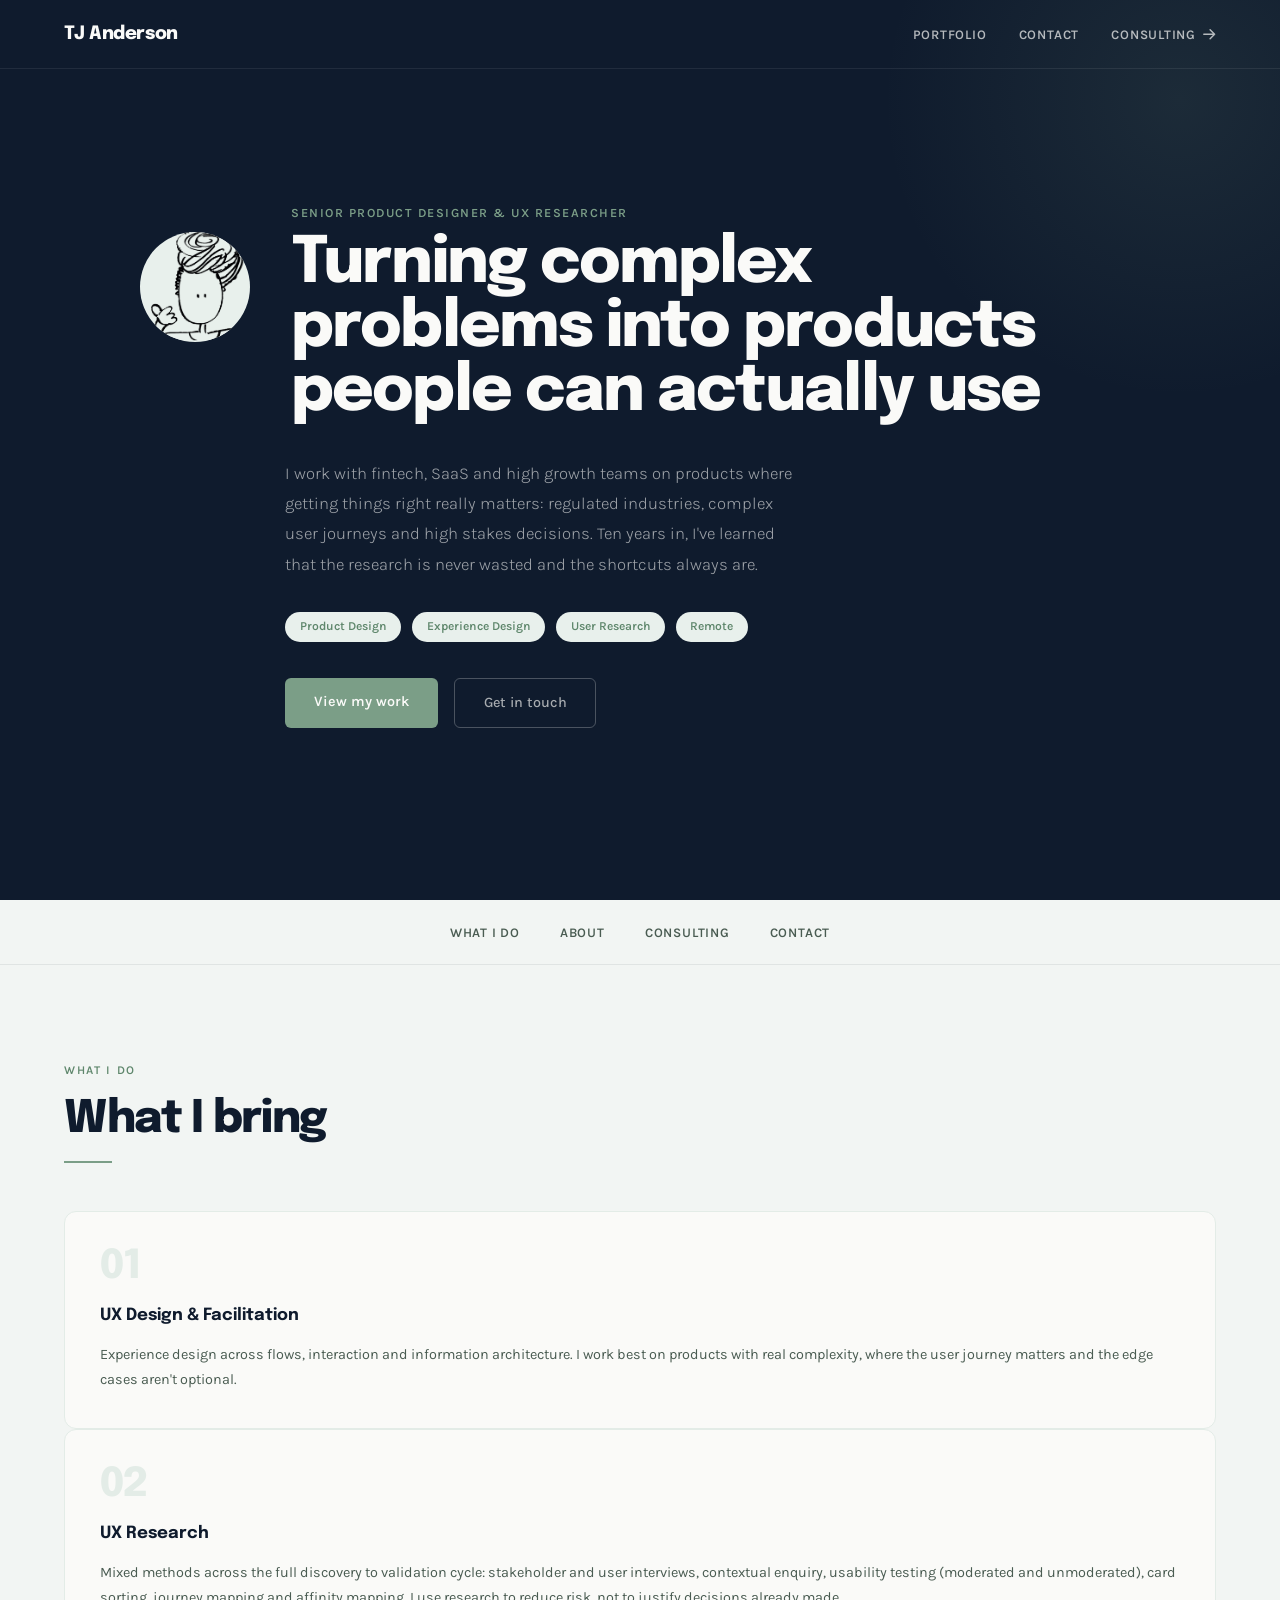
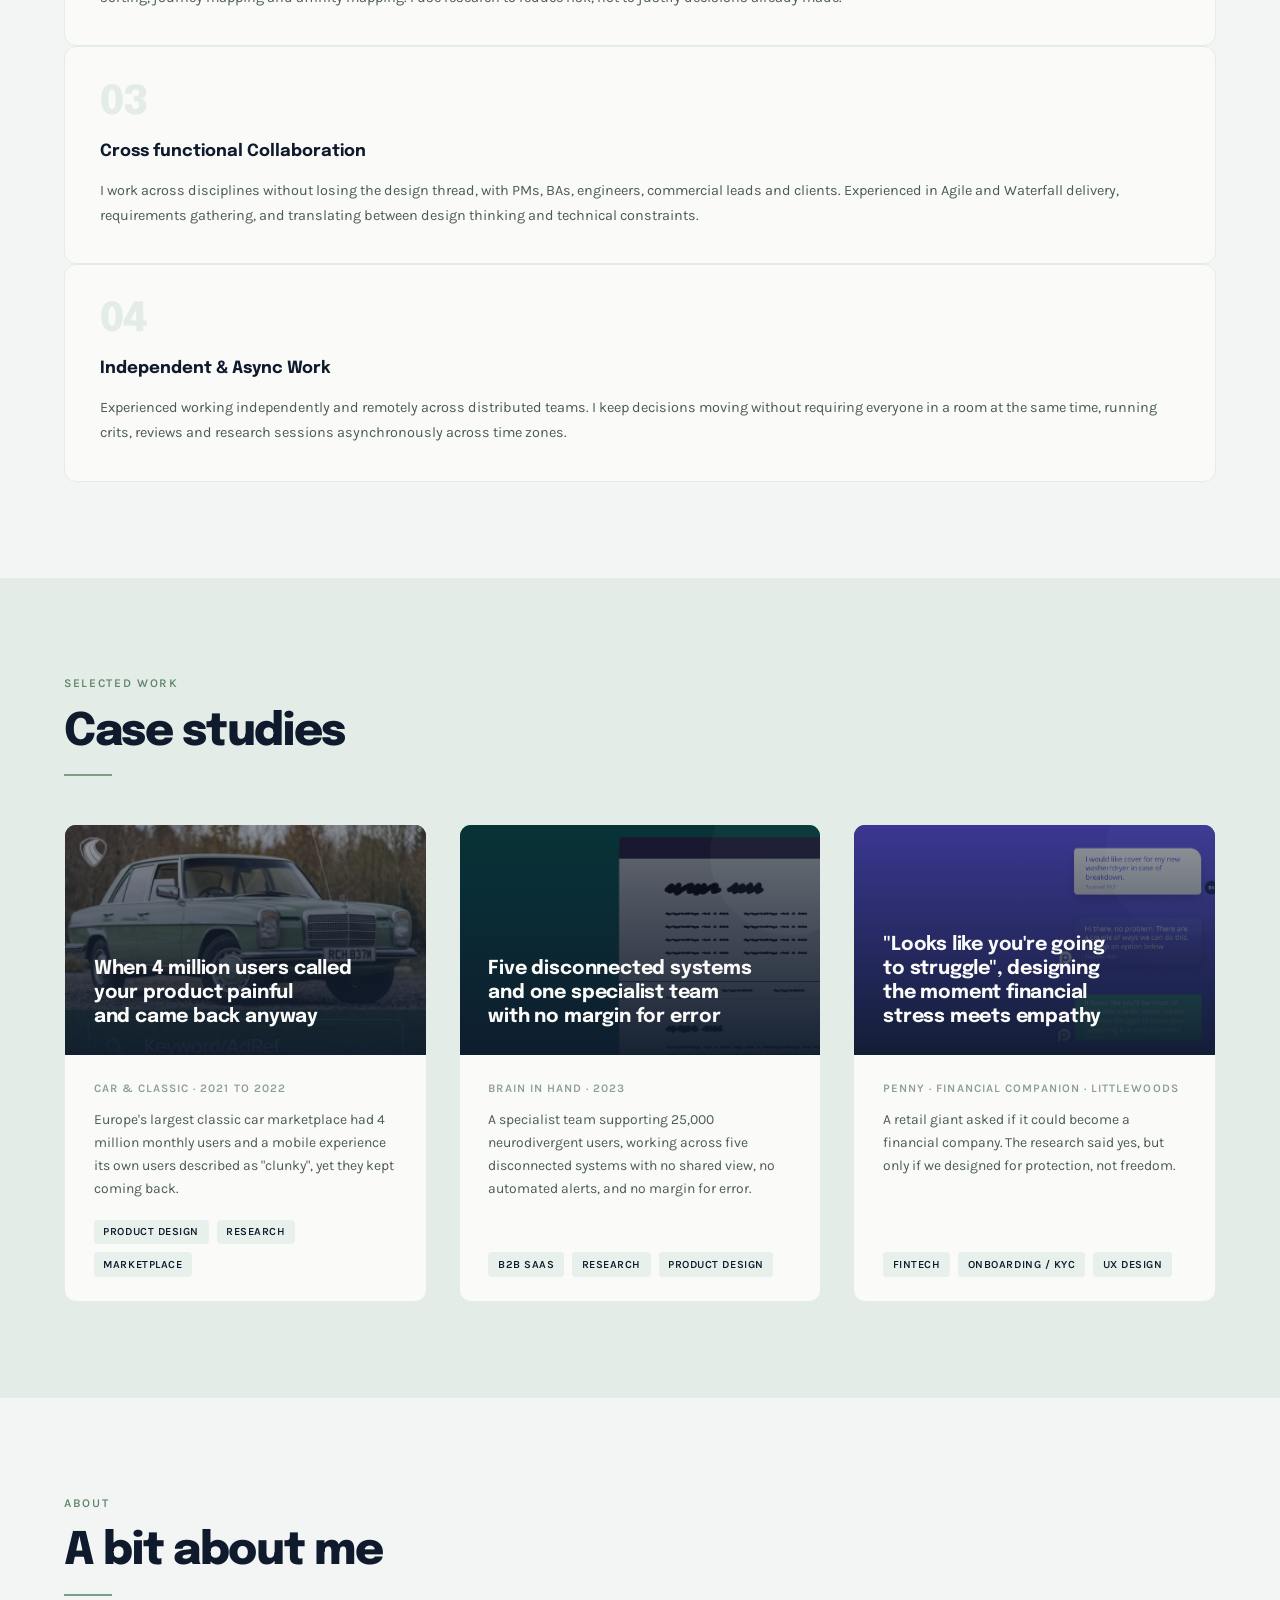
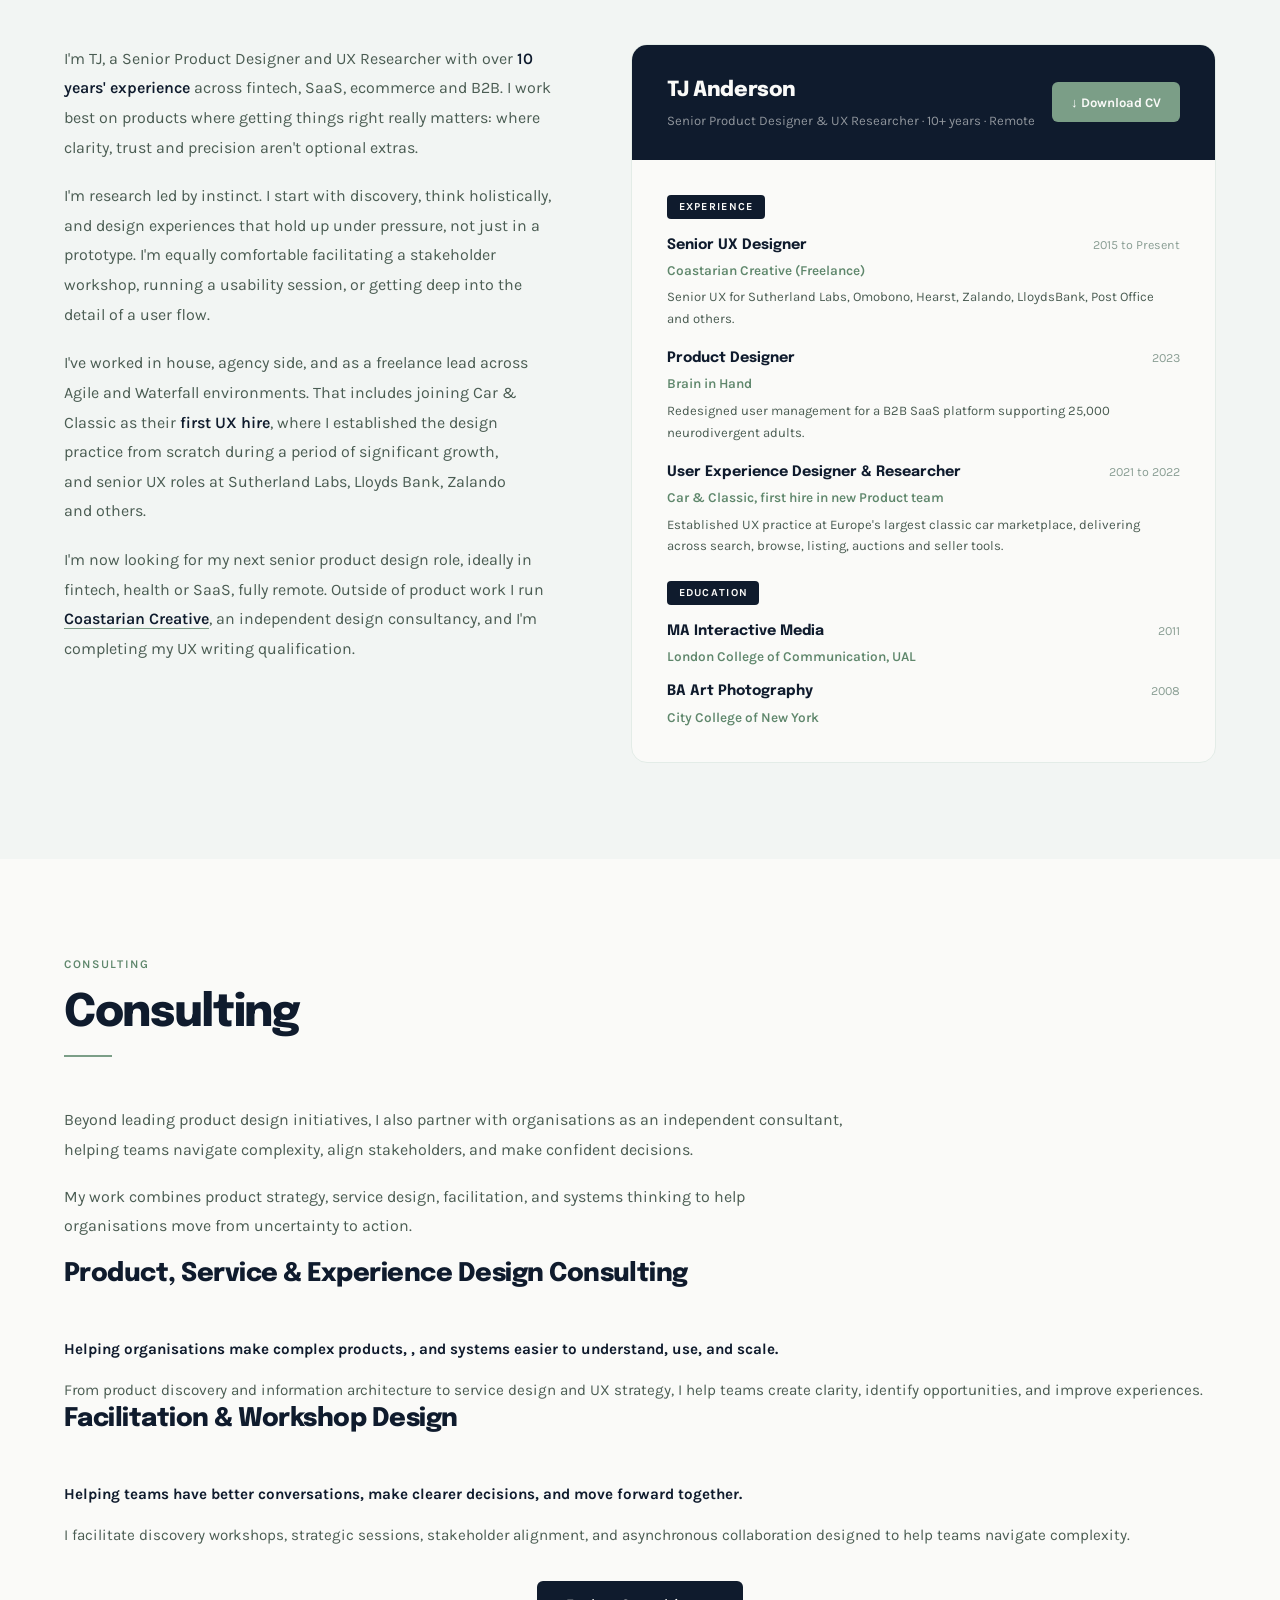
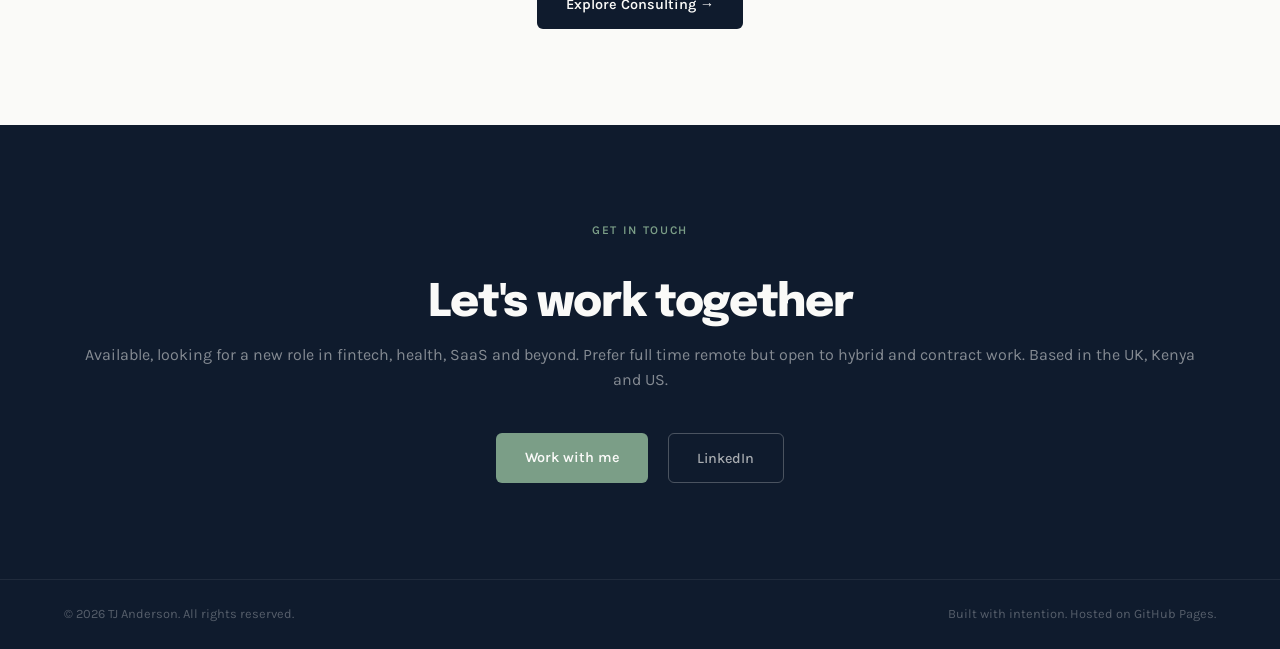
==== commit dd1dd459: "Update links and fix typos in index.html updates ervices link to consulting url as changed previousl" ====
--- a/index.html
+++ b/index.html
@@ -19,7 +19,7 @@
       <li><a href="index.html">Portfolio</a></li>
       <li><a href="#contact">Contact</a></li>
       <li>
-        <a href="services.html" class="nav-with-icon">
+        <a href="consulting.html" class="nav-with-icon">
           Consulting
           <svg fill="none" viewBox="0 0 24 24" stroke="currentColor" stroke-width="2.4" aria-hidden="true"><path stroke-linecap="round" stroke-linejoin="round" d="M13.5 4.5L21 12m0 0l-7.5 7.5M21 12H3"/></svg>
         </a>
@@ -52,18 +52,18 @@
 
   <nav class="home-section-nav" aria-label="Page navigation">
     <ul class="nav-links">
-      <li><a href="#services">What I do</a></li>
+      <li><a href="#">What I do</a></li>
       <li><a href="#about">About</a></li>
       <li><a href="#consultancy">Consulting</a></li>
       <li><a href="#contact">Contact</a></li>
     </ul>
   </nav>
 
-  <section class="home-section" id="services">
+  <section class="home-section" id="">
     <p class="home-section-label fade-in">What I do</p>
     <h2 class="home-section-title fade-in">What I bring</h2>
     <div class="home-section-divider fade-in"></div>
-    <div class="services-grid">
+    <div class="-grid">
       <div class="service-card fade-in">
         <div class="service-number">01</div>
         <h3 class="service-title">UX Design &amp; Facilitation</h3>
@@ -122,7 +122,7 @@
           </div>
           <div class="work-card-body">
             <p class="work-card-company">Penny · Financial Companion · Littlewoods</p>
-            <p class="work-card-desc">A retail giant asked if it could become a financial services company. The research said yes, but only if we designed for protection, not freedom.</p>
+            <p class="work-card-desc">A retail giant asked if it could become a financial  company. The research said yes, but only if we designed for protection, not freedom.</p>
             <div class="work-card-tags"><span class="tag">Fintech</span><span class="tag">Onboarding / KYC</span><span class="tag">UX Design</span></div>
           </div>
         </a>
@@ -191,10 +191,10 @@
         <p>Beyond leading product design initiatives, I also partner with organisations as an independent consultant, helping teams navigate complexity, align stakeholders, and make confident decisions.</p>
         <p>My work combines product strategy, service design, facilitation, and systems thinking to help organisations move from uncertainty to action.</p>
       </div>
-      <div class="consultancy-services">
+      <div class="consultancy-">
         <a href="product-service-experience-design.html" class="consultancy-card fade-in">
           <h3>Product, Service &amp; Experience Design Consulting</h3>
-          <p class="consultancy-card-lead">Helping organisations make complex products, services, and systems easier to understand, use, and scale.</p>
+          <p class="consultancy-card-lead">Helping organisations make complex products, , and systems easier to understand, use, and scale.</p>
           <p>From product discovery and information architecture to service design and UX strategy, I help teams create clarity, identify opportunities, and improve&nbsp;experiences.</p>
         </a>
         <a href="facilitation-workshop-design.html" class="consultancy-card fade-in">
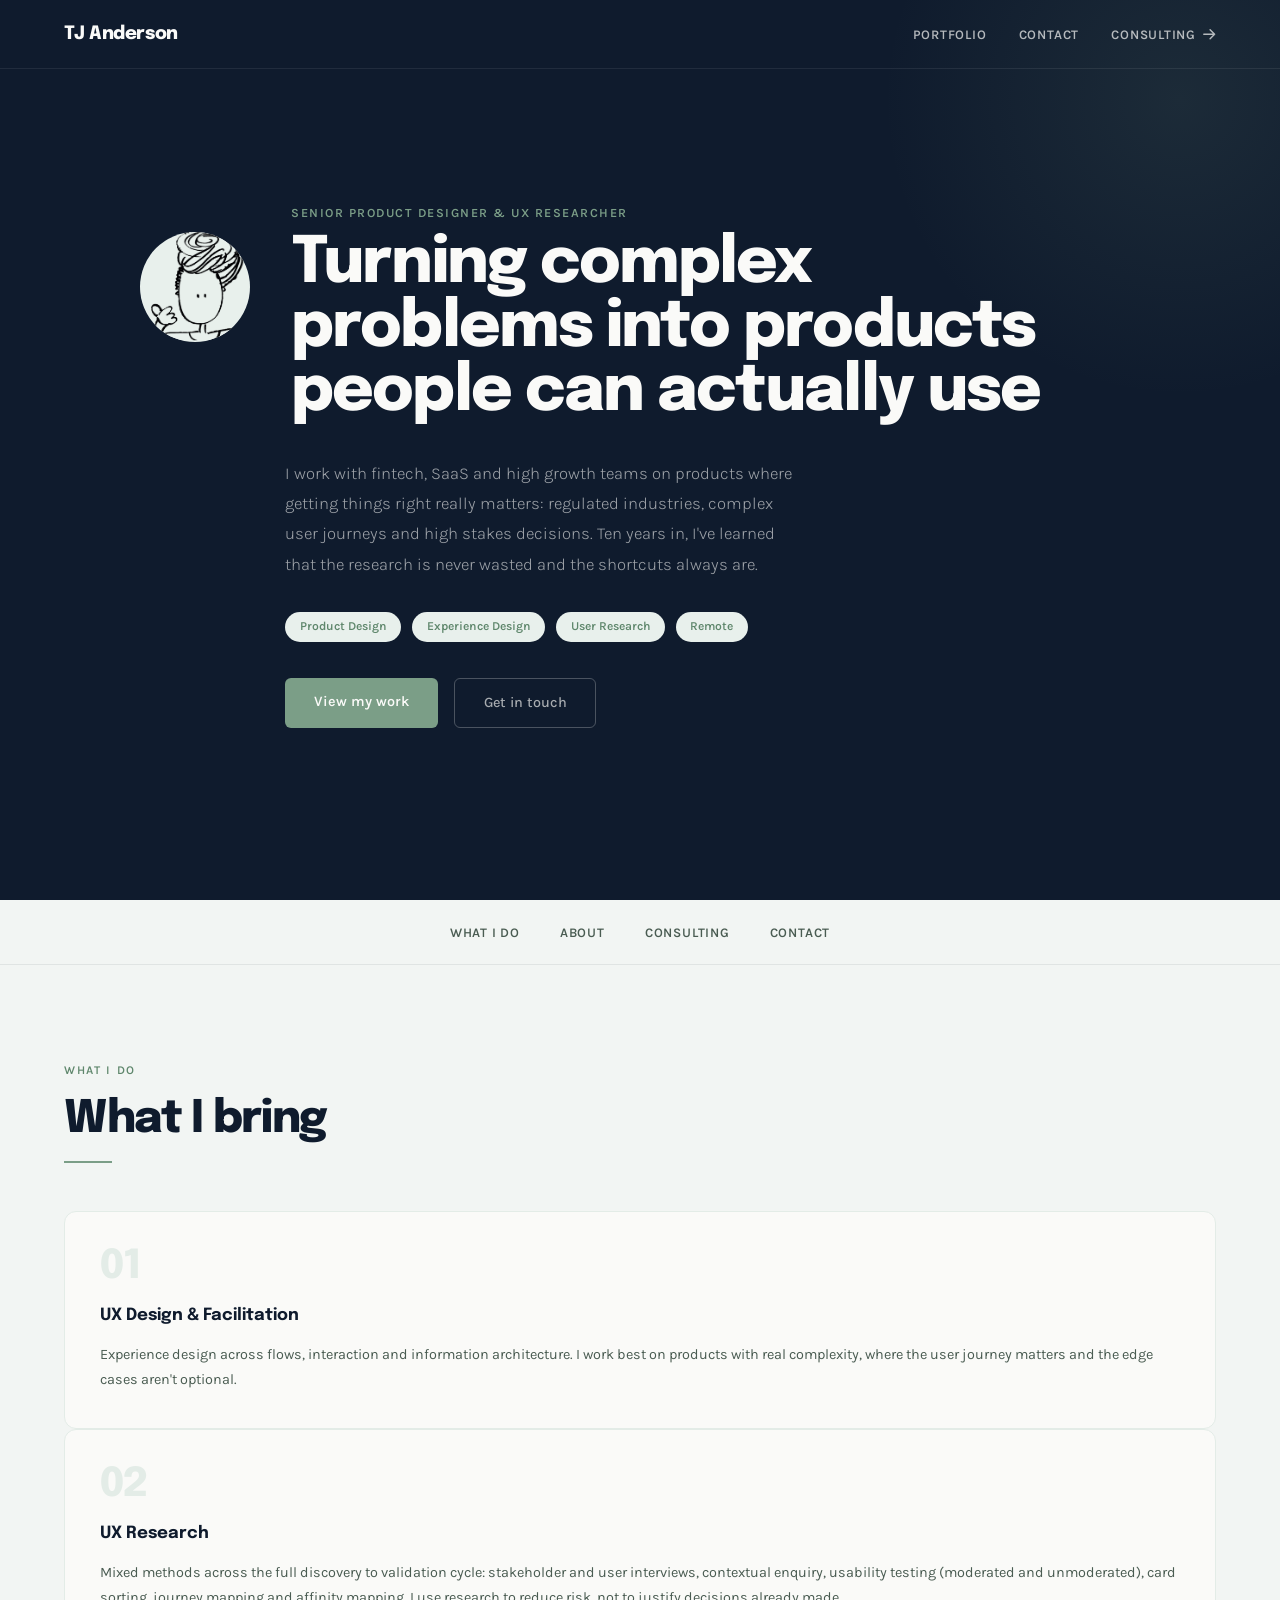
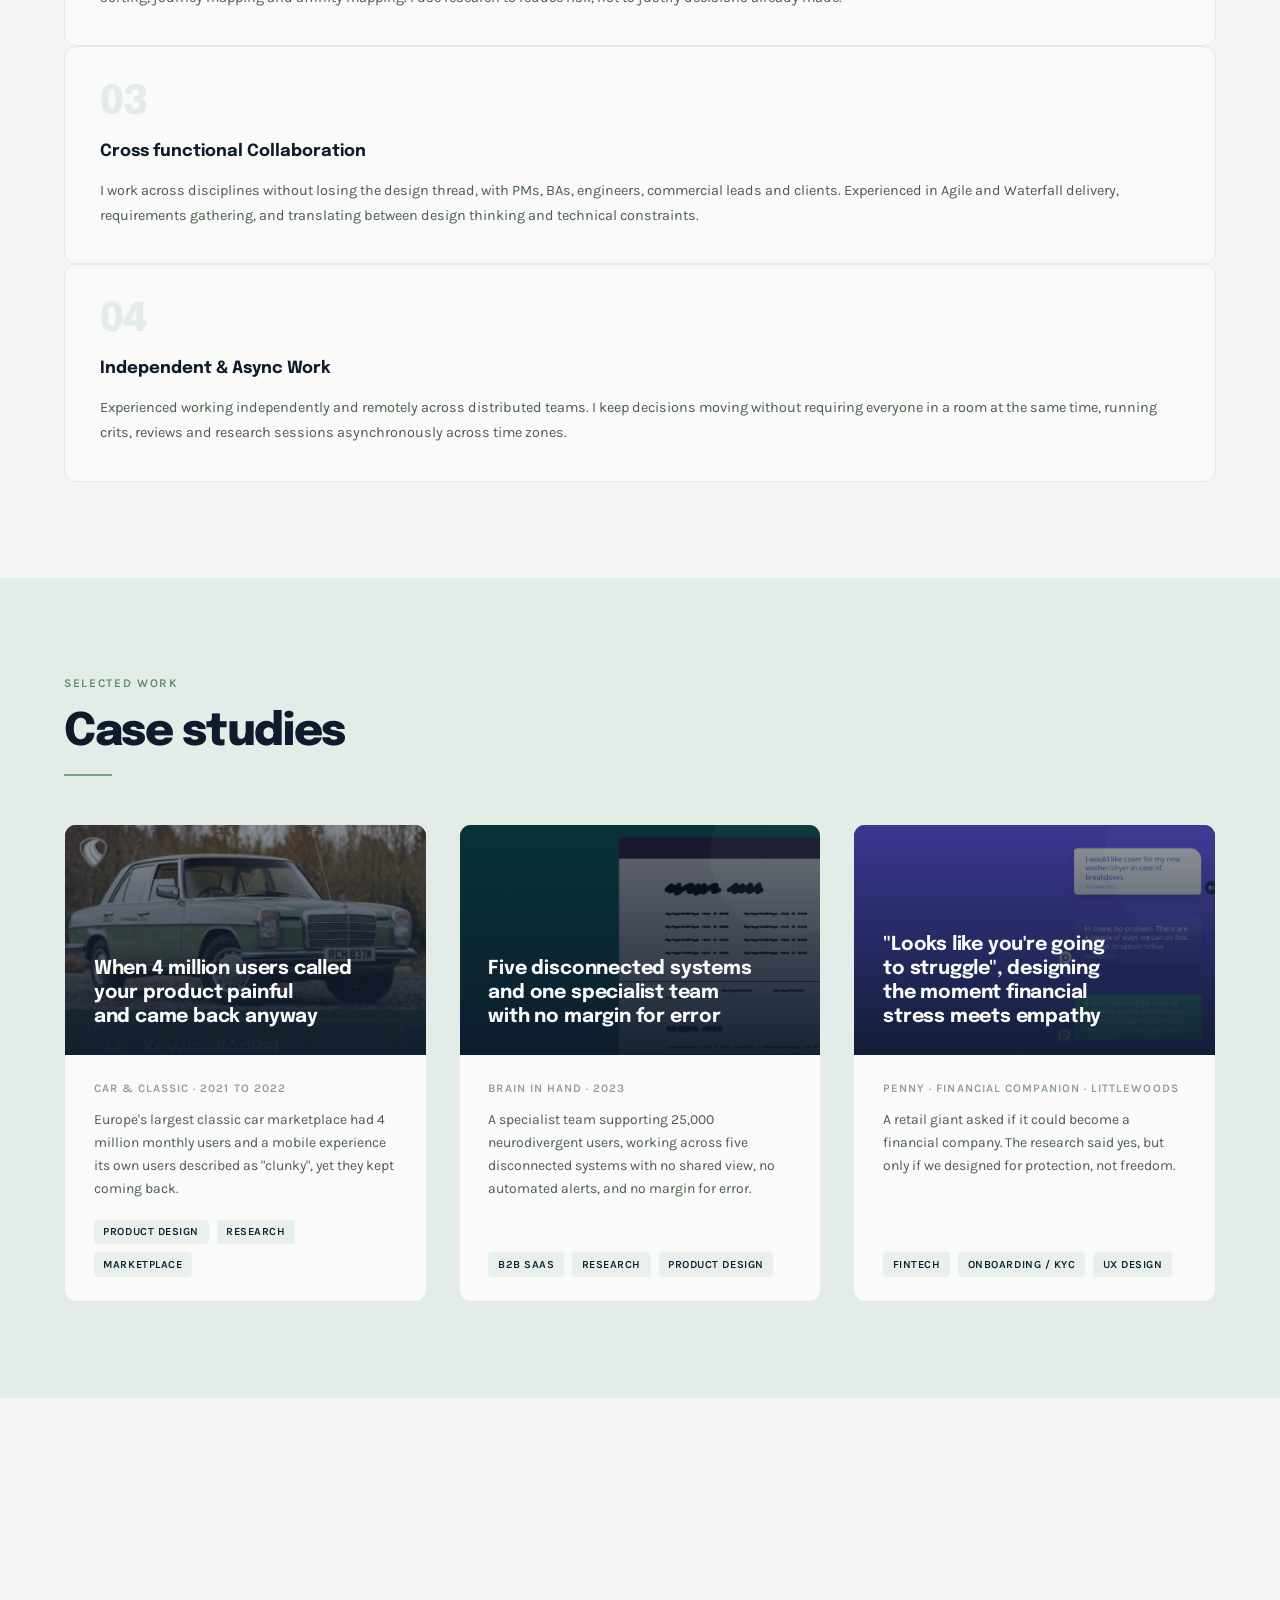
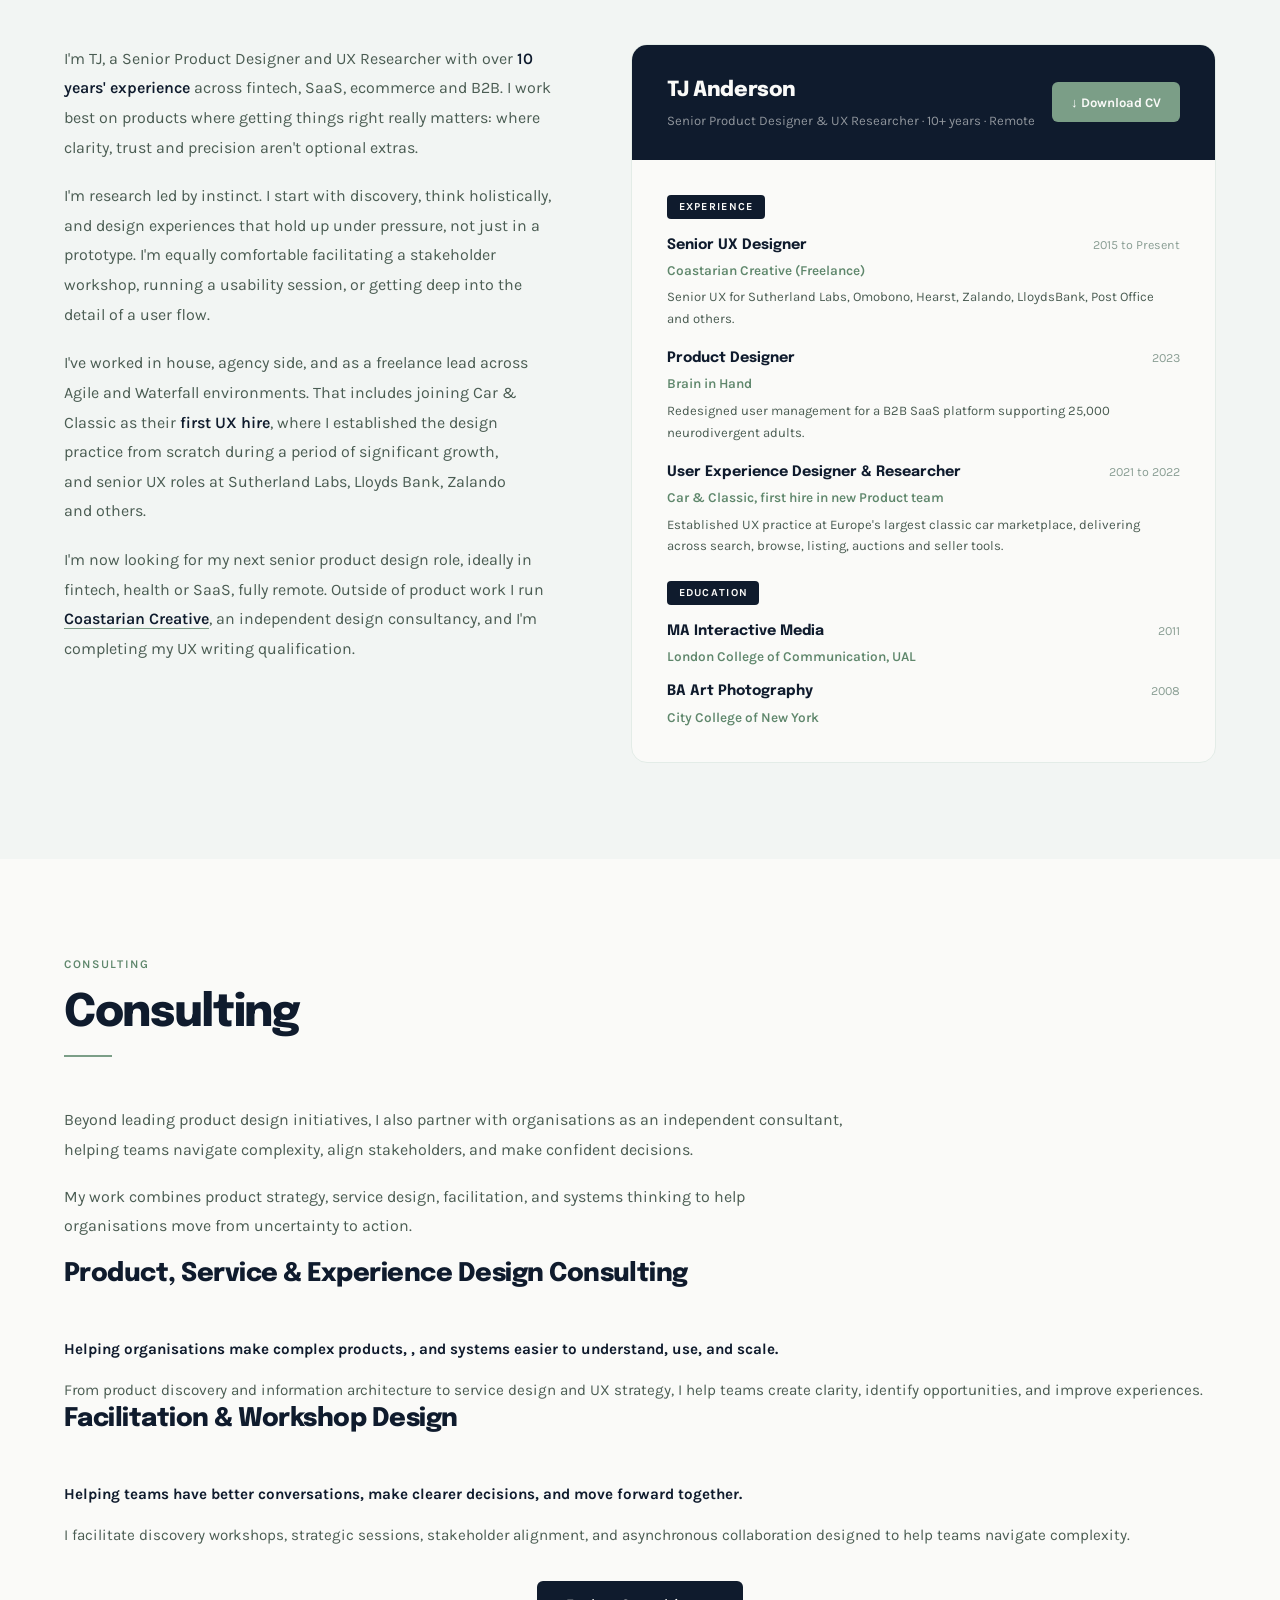
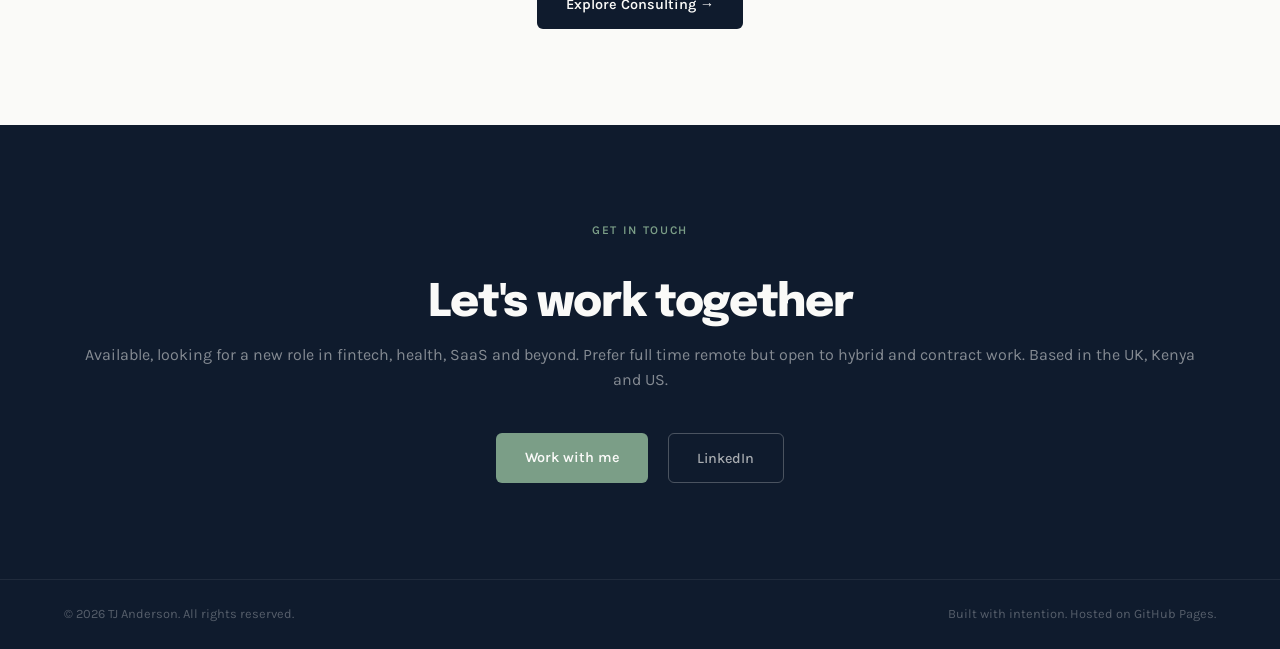
==== commit 7b318b35: "Fix consulting page link" ====
--- a/index.html
+++ b/index.html
@@ -148,7 +148,7 @@
               <h3>TJ Anderson</h3>
               <p>Senior Product Designer &amp; UX Researcher · 10+ years · Remote</p>
             </div>
-            <a href="CV/TJ_Anderson_CV_0626b.pdf" download class="cv-download">↓ Download CV</a>
+            <a href="CV/TJ_Anderson_CV_200826.pdf" download class="cv-download">↓ Download CV</a>
           </div>
           <div class="cv-body">
             <div class="cv-section-label">Experience</div>
@@ -204,7 +204,7 @@
         </a>
       </div>
       <div class="consultancy-cta fade-in">
-        <a href="services.html" class="btn-primary-navy">Explore Consulting →</a>
+        <a href="consulting.html" class="btn-primary-navy">Explore Consulting →</a>
       </div>
     </div>
   </section>
--- a/styles.css
+++ b/styles.css
@@ -2363,6 +2363,121 @@
 }
 .hero-meta { display: flex; flex-wrap: wrap; gap: 0.7rem; margin-bottom: 2.2rem; }
 .hero-cta { display: flex; gap: 1rem; flex-wrap: wrap; }
+
+/* ── LINK TREE PAGE ── */
+.link-tree-page {
+  background: var(--navy);
+  color: var(--surface);
+  min-height: 100vh;
+}
+
+.link-tree {
+  align-items: stretch;
+  display: flex;
+  flex-direction: column;
+  justify-content: center;
+  margin: 0 auto;
+  min-height: 100vh;
+  padding: clamp(1.5rem, 5vw, 3.4rem) 1.5rem clamp(4.5rem, 9vw, 6.6rem);
+  text-align: center;
+  width: min(100%, 620px);
+}
+
+.link-tree-avatar {
+  align-self: center;
+  background: var(--sage-light);
+  border-radius: 50%;
+  display: block;
+  height: 112px;
+  margin-bottom: 2.1rem;
+  mix-blend-mode: normal;
+  object-fit: cover;
+  padding: 0.2rem;
+  width: 112px;
+}
+
+.link-tree-eyebrow {
+  color: var(--sage);
+  font-size: 0.74rem;
+  font-weight: 700;
+  letter-spacing: 0.12em;
+  line-height: 1.8;
+  margin-bottom: 1.1rem;
+  text-transform: uppercase;
+  text-wrap: balance;
+}
+
+.link-tree h1 {
+  color: var(--surface);
+  font-family: 'Epilogue', sans-serif;
+  font-size: clamp(2.5rem, 9vw, 4.5rem);
+  font-weight: 800;
+  letter-spacing: -0.04em;
+  line-height: 1;
+  margin-bottom: 1.5rem;
+  text-wrap: balance;
+}
+
+.link-tree-subhead {
+  color: var(--surface);
+  font-family: 'Epilogue', sans-serif;
+  font-size: clamp(1.35rem, 4vw, 2rem);
+  font-weight: 700;
+  line-height: 1.25;
+  margin: 0 auto 1.5rem;
+  max-width: 24ch;
+  text-wrap: balance;
+}
+
+.link-tree-copy {
+  color: rgba(250, 250, 248, 0.68);
+  font-size: clamp(1rem, 2vw, 1.16rem);
+  line-height: 1.75;
+  margin: 0 auto 2.2rem;
+  max-width: 46ch;
+  text-wrap: balance;
+}
+
+.link-tree-copy p + p {
+  margin-top: 1rem;
+}
+
+.link-tree-buttons {
+  display: grid;
+  gap: 0.85rem;
+  margin: 0 auto;
+  width: min(100%, 420px);
+}
+
+.link-tree-buttons a {
+  align-items: center;
+  background: rgba(250, 250, 248, 0.06);
+  border: 1.5px solid rgba(250, 250, 248, 0.24);
+  border-radius: 6px;
+  color: var(--surface);
+  display: flex;
+  font-size: 0.9rem;
+  font-weight: 700;
+  justify-content: center;
+  letter-spacing: 0.08em;
+  min-height: 3.25rem;
+  padding: 0.9rem 1.2rem;
+  text-decoration: none;
+  text-transform: uppercase;
+  transition: background 0.2s, border-color 0.2s, color 0.2s, transform 0.15s;
+}
+
+.link-tree-buttons a:first-child {
+  background: var(--sage);
+  border-color: var(--sage);
+}
+
+.link-tree-buttons a:hover {
+  background: rgba(123, 158, 135, 0.16);
+  border-color: var(--sage);
+  color: var(--surface);
+  transform: translateY(-1px);
+}
 
 .home-section-nav {
   align-items: center;
